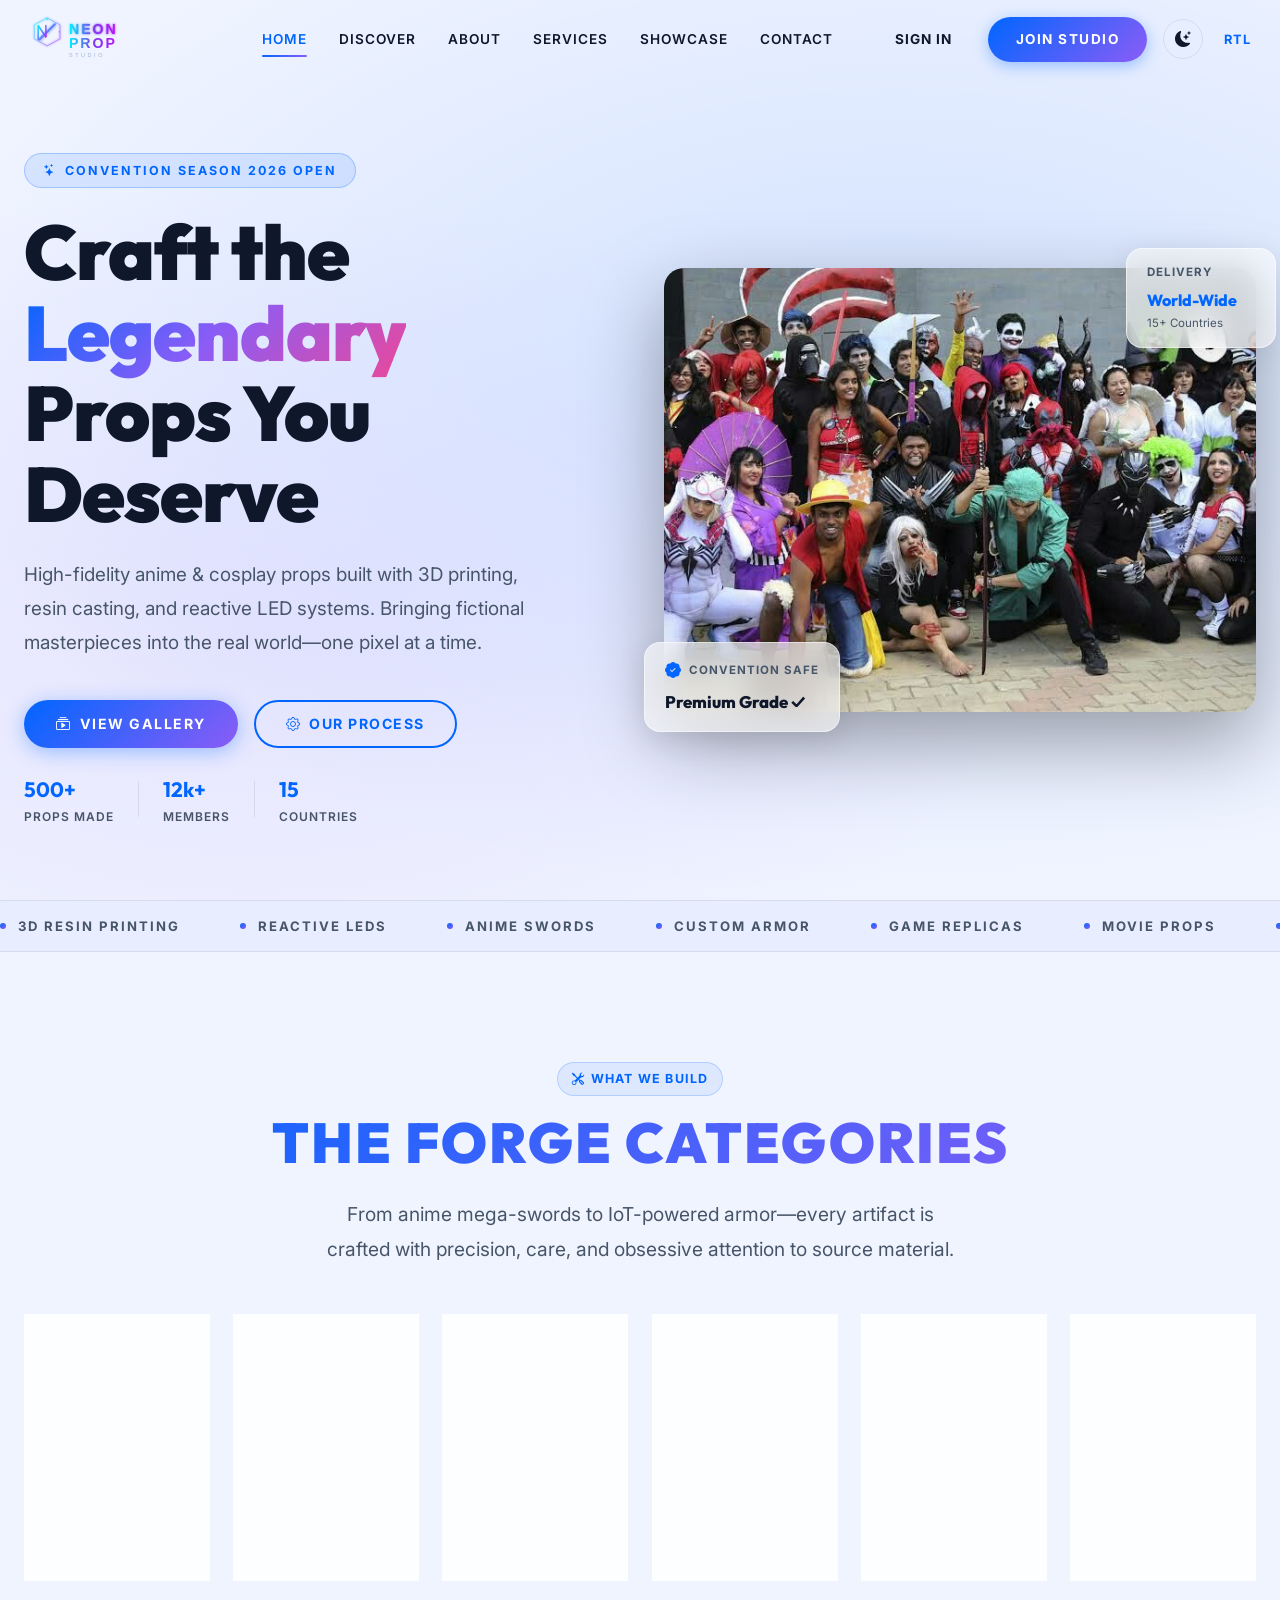
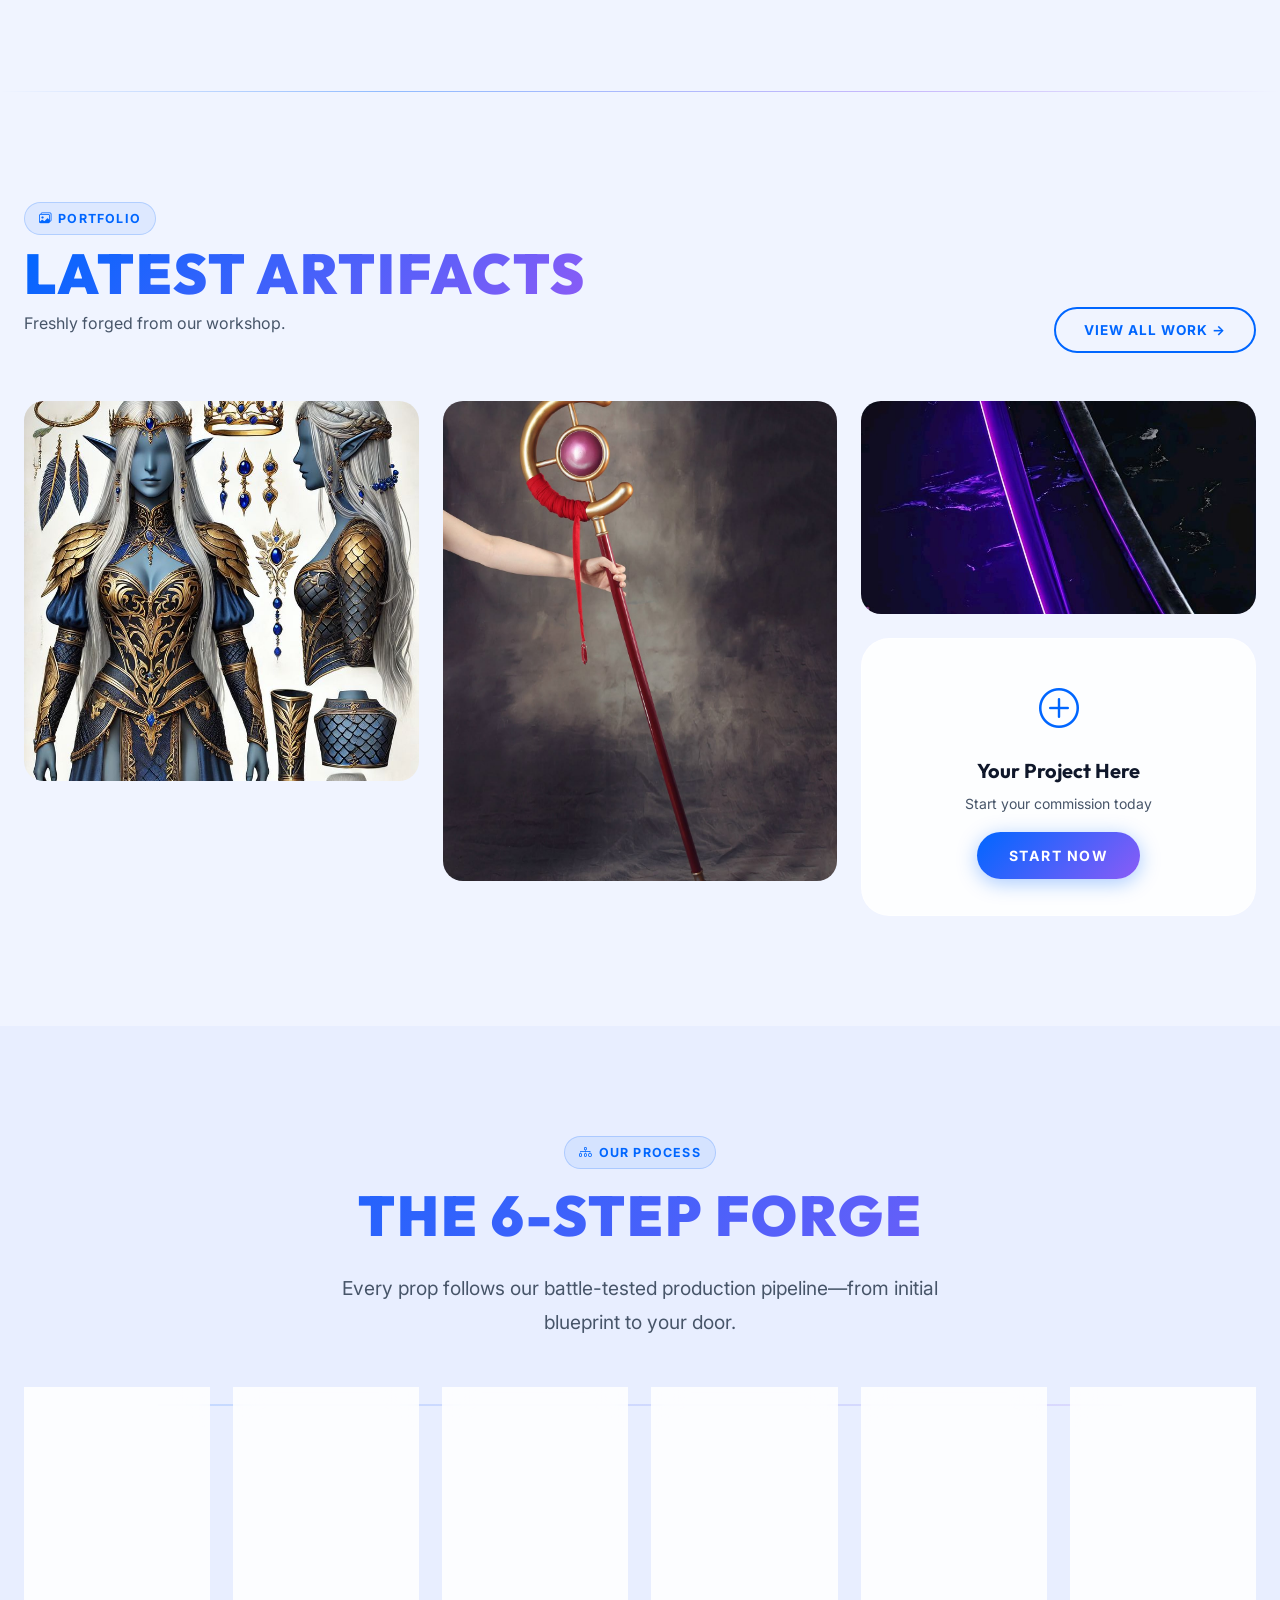
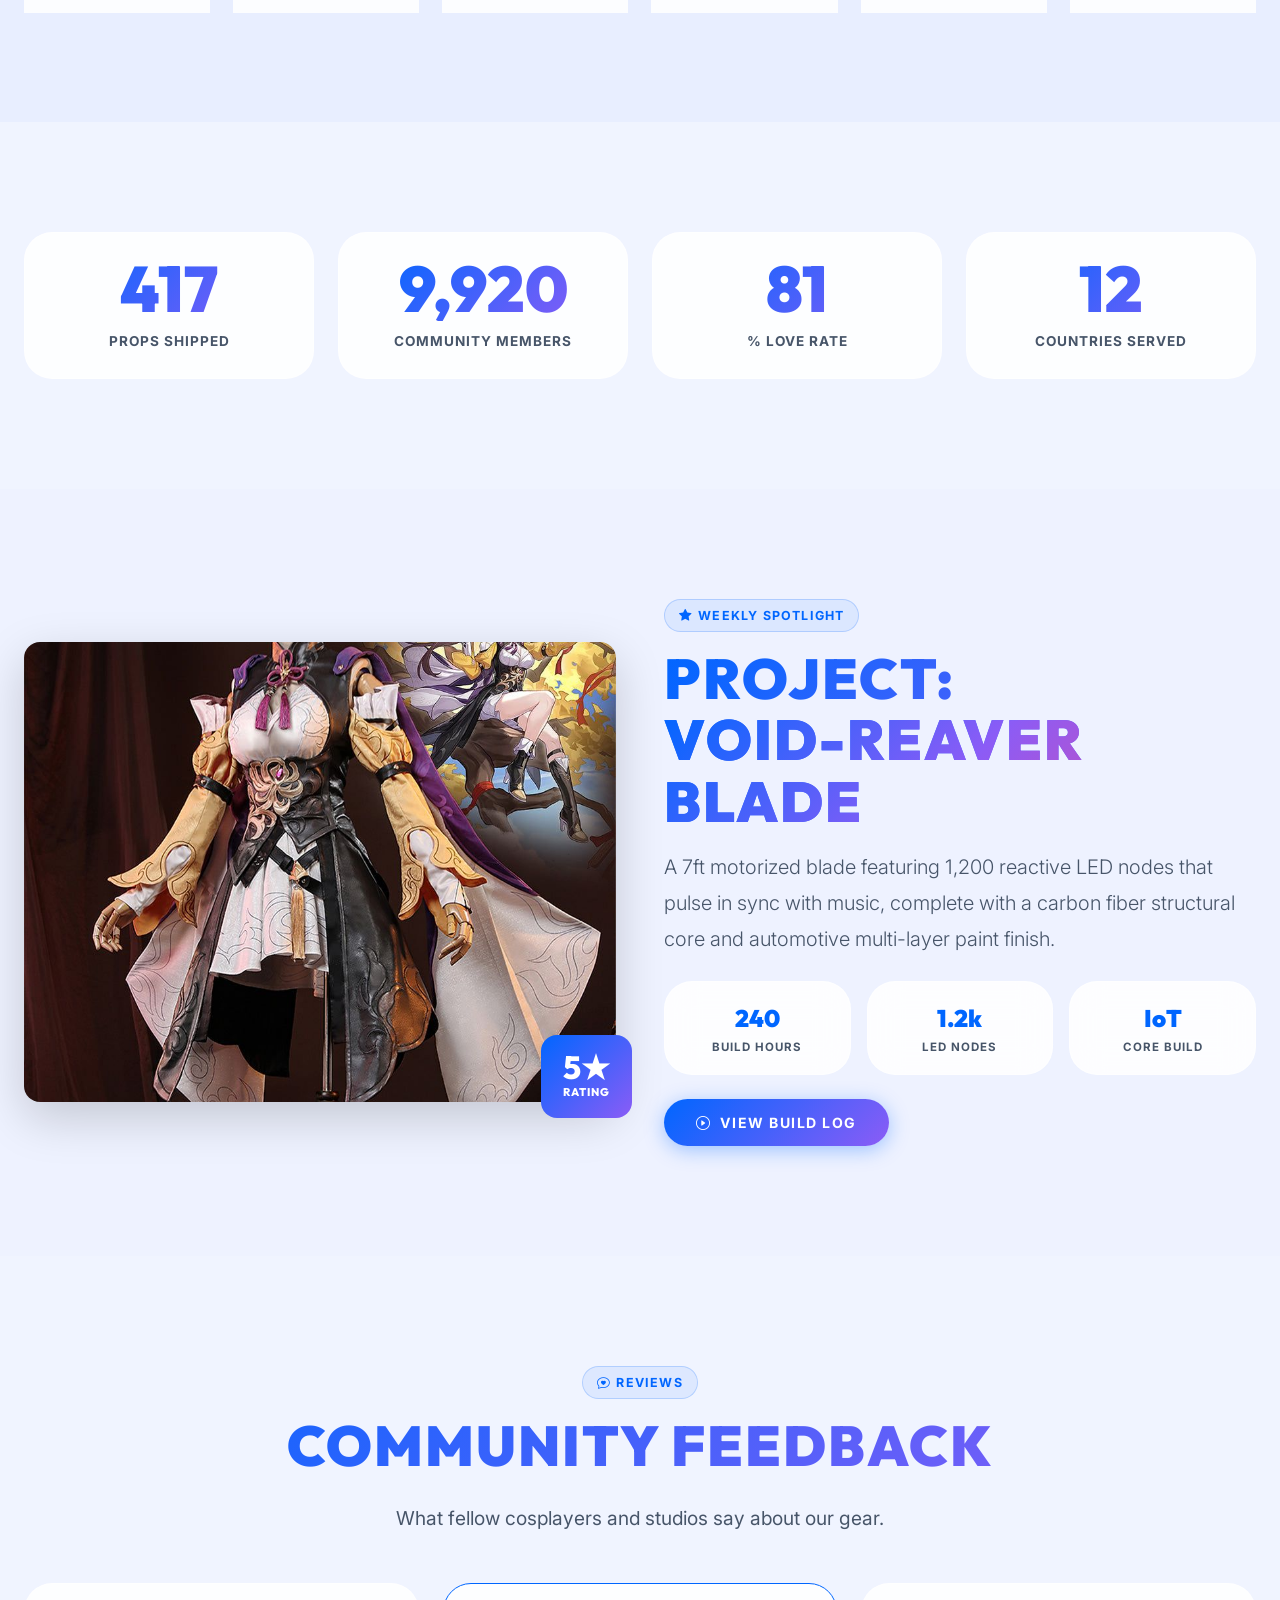
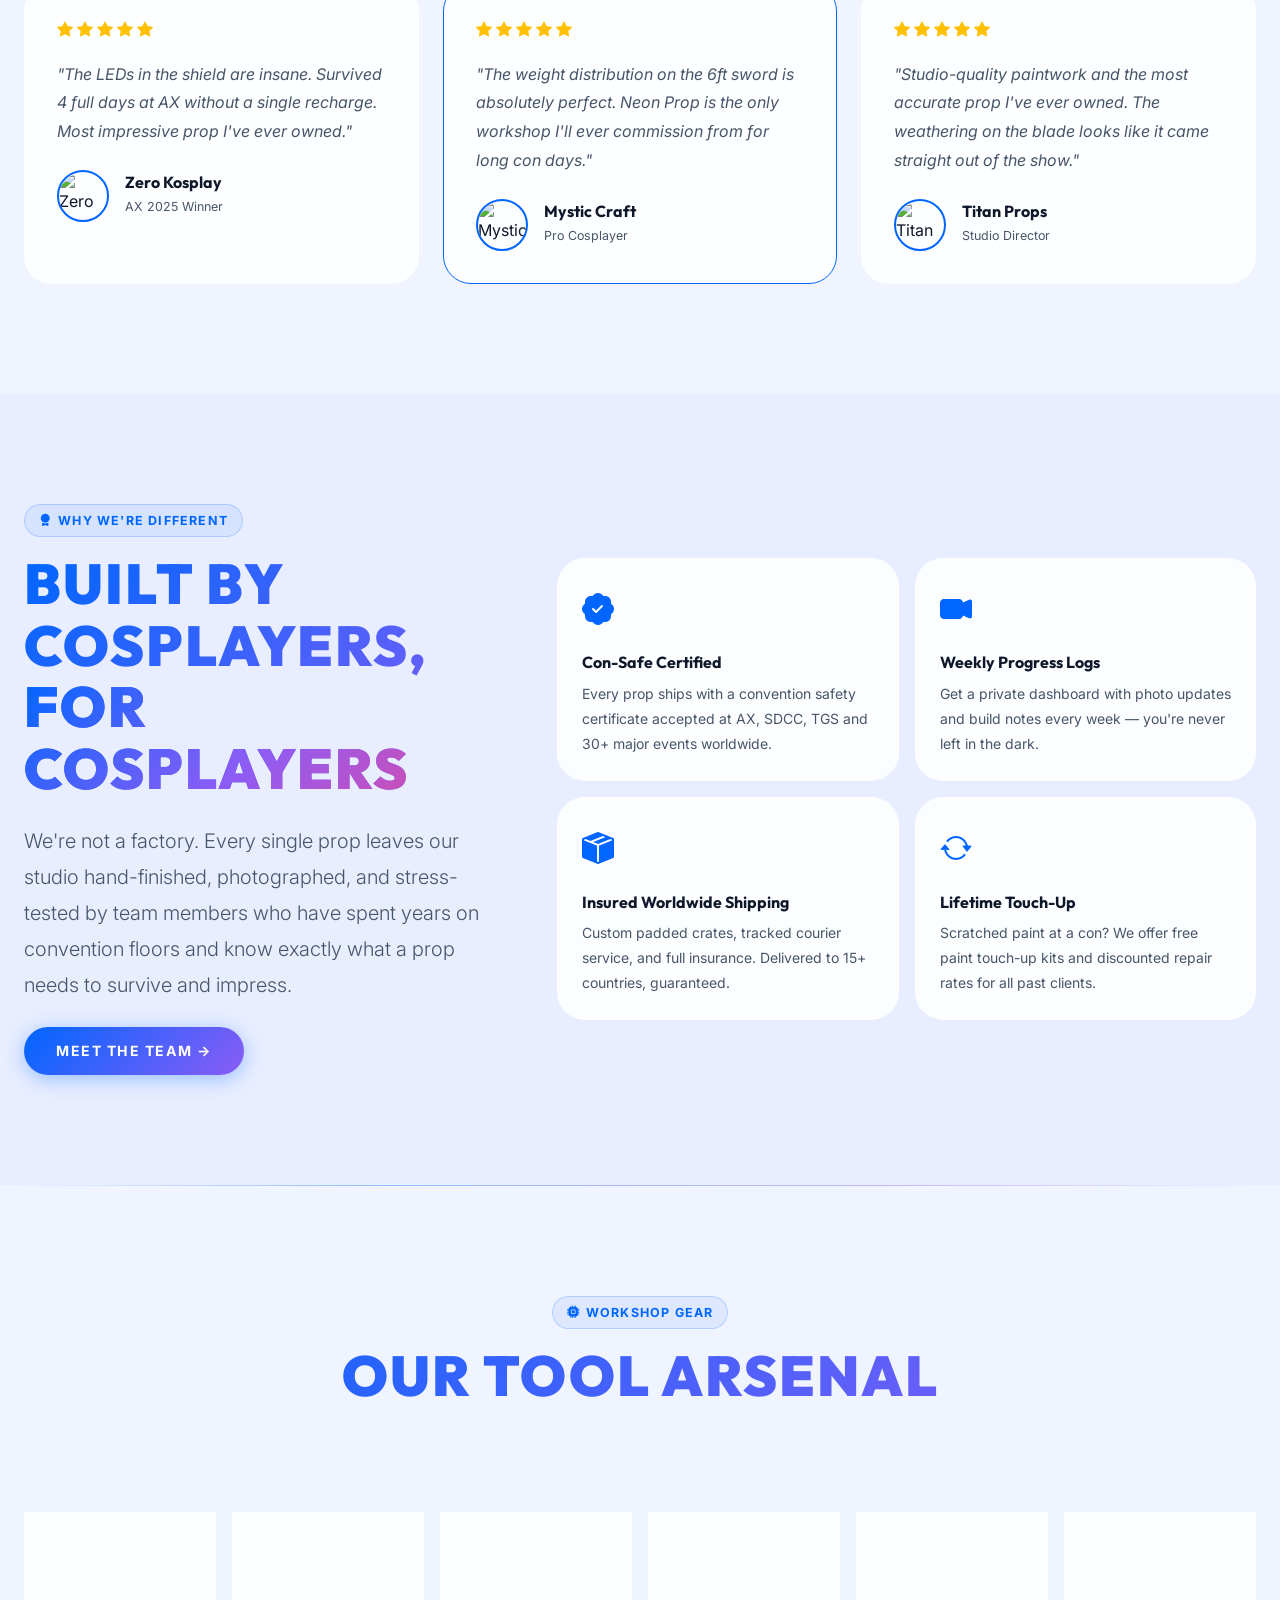
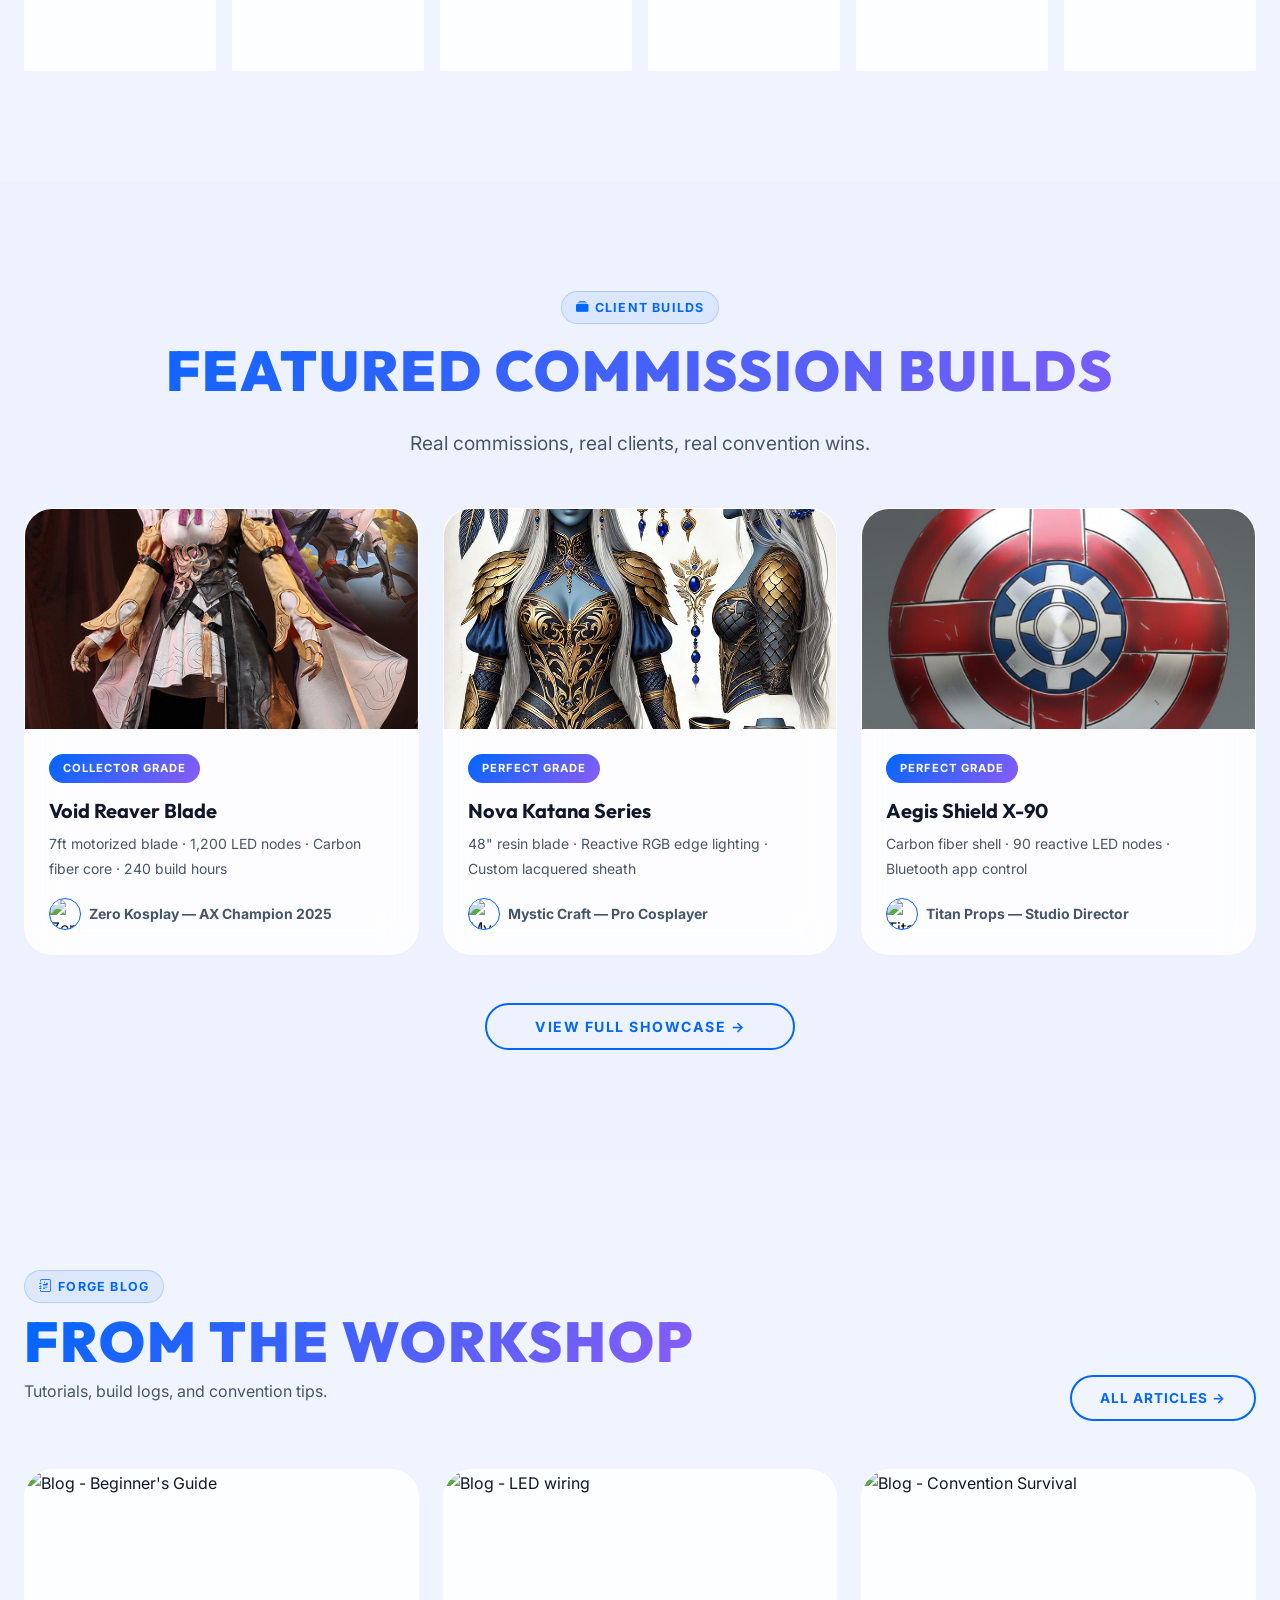
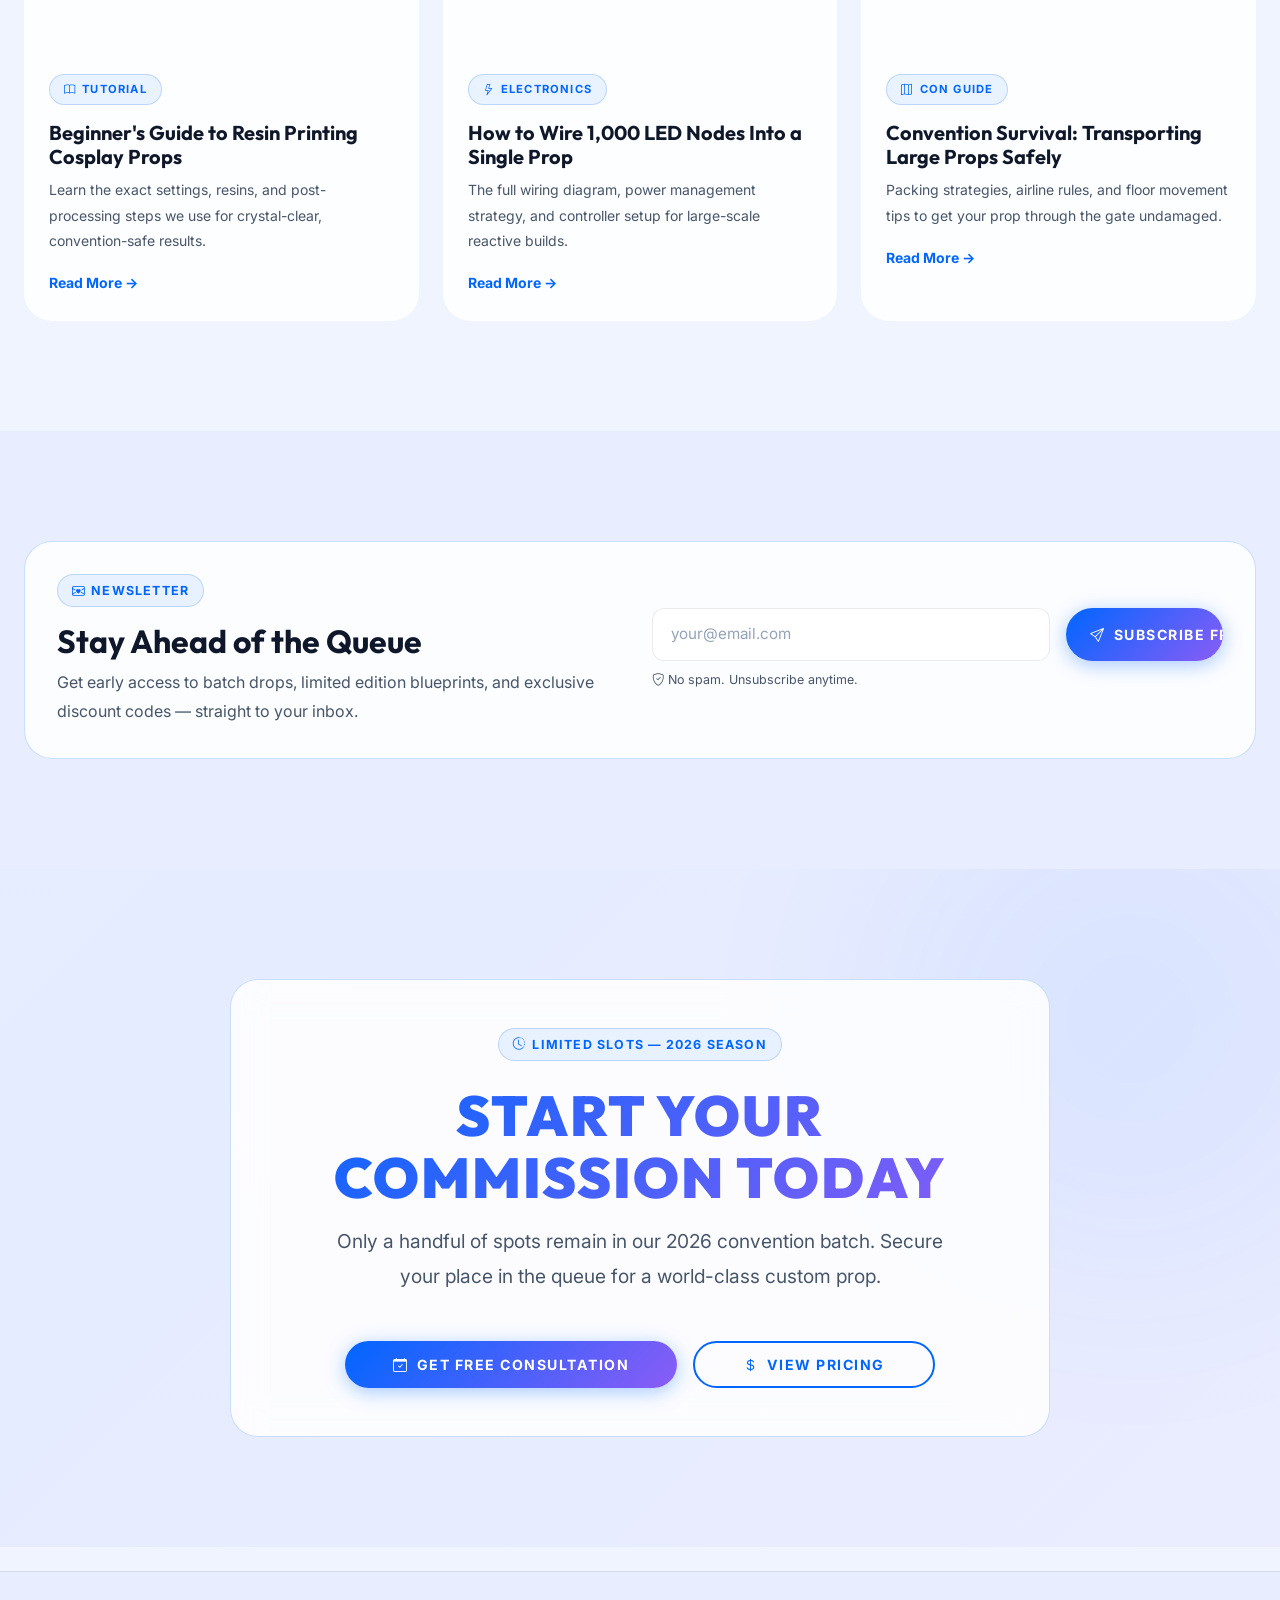
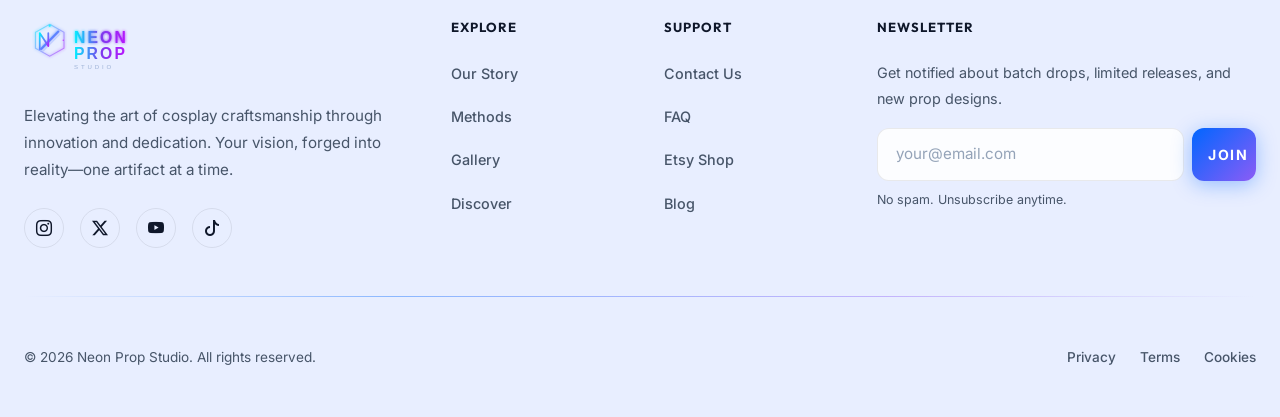
==== index.html @ 59def132 "first commit" ====
<!DOCTYPE html>
<html lang="en" dir="ltr" data-theme="dark">

<head>
    <meta charset="UTF-8">
    <meta name="viewport" content="width=device-width, initial-scale=1.0">
    <title>Neon Prop Studio | Anime &amp; Cosplay Prop Maker</title>
    <meta name="description"
        content="Premium anime and cosplay prop maker specializing in cyber-samurai swords, high-tech shields, and custom commission pieces. Worldwide shipping available.">
    <meta name="keywords"
        content="cosplay props, anime weapons, prop maker, costume, con-safe, 3D printing, foam weapons">

    <!-- Favicon -->
    <link rel="icon" type="image/png" href="assets/images/favicon.png">

    <!-- Bootstrap 5 & Icons -->
    <link href="https://cdn.jsdelivr.net/npm/bootstrap@5.3.3/dist/css/bootstrap.min.css" rel="stylesheet">
    <link href="https://cdn.jsdelivr.net/npm/bootstrap-icons@1.11.3/font/bootstrap-icons.min.css" rel="stylesheet">

    <!-- Custom CSS -->
    <link rel="stylesheet" href="assets/css/style.css">
    <link rel="stylesheet" href="assets/css/dark-mode.css">
    <link rel="stylesheet" href="assets/css/rtl.css">

    <style>
        /* ── Hero ── */
        .hero-section {
            min-height: 100vh;
            display: flex;
            align-items: center;
            position: relative;
            overflow: hidden;
            background: radial-gradient(ellipse 80% 60% at 70% 40%, rgba(0, 102, 255, 0.12), transparent),
                radial-gradient(ellipse 60% 50% at 20% 70%, rgba(139, 92, 246, 0.1), transparent);
            padding-top: var(--nav-height);
        }

        [data-theme="dark"] .hero-section {
            background: radial-gradient(ellipse 80% 60% at 70% 40%, rgba(0, 242, 255, 0.07), transparent),
                radial-gradient(ellipse 60% 50% at 20% 70%, rgba(188, 19, 254, 0.06), transparent);
        }

        .hero-section::before {
            content: '';
            position: absolute;
            inset: 0;
            background: url('https://images.unsplash.com/photo-1554746083-9e5dfc8b8d5c?auto=format&fit=crop&q=80&w=1920') center/cover no-repeat;
            opacity: 0.04;
            z-index: 0;
        }

        .hero-content {
            position: relative;
            z-index: 2;
        }

        .hero-eyebrow {
            display: inline-flex;
            align-items: center;
            gap: 8px;
            background: rgba(0, 102, 255, 0.1);
            border: 1px solid rgba(0, 102, 255, 0.25);
            color: var(--primary-neon);
            font-size: 0.78rem;
            font-weight: 700;
            letter-spacing: 2px;
            text-transform: uppercase;
            padding: 6px 18px;
            border-radius: 50px;
            margin-bottom: 1.5rem;
        }

        [data-theme="dark"] .hero-eyebrow {
            background: rgba(0, 242, 255, 0.08);
            border-color: rgba(0, 242, 255, 0.2);
        }

        .hero-title {
            font-size: clamp(2.6rem, 6vw, 5rem);
            font-family: 'Outfit', sans-serif;
            font-weight: 900;
            line-height: 1.05;
            letter-spacing: -1px;
            margin-bottom: 1.5rem;
        }

        .hero-title span {
            background: var(--grad-neon);
            -webkit-background-clip: text;
            -webkit-text-fill-color: transparent;
            background-clip: text;
        }

        .hero-lead {
            font-size: clamp(1rem, 2vw, 1.18rem);
            color: var(--text-muted);
            line-height: 1.8;
            margin-bottom: 2.5rem;
            max-width: 540px;
        }

        /* Floating Hero Image */
        .hero-img-wrap {
            position: relative;
            animation: float 5s ease-in-out infinite;
        }

        .hero-img-wrap img {
            border-radius: 20px;
            width: 100%;
            max-height: 580px;
            object-fit: cover;
            box-shadow: 0 30px 80px rgba(0, 0, 0, 0.35);
        }

        .hero-img-badge {
            position: absolute;
            bottom: -20px;
            left: -20px;
            background: var(--glass-bg);
            backdrop-filter: blur(16px);
            border: 1px solid var(--glass-border);
            border-radius: 16px;
            padding: 14px 20px;
            min-width: 170px;
            box-shadow: var(--shadow-md);
            z-index: 3;
        }

        .hero-img-badge-2 {
            position: absolute;
            top: -20px;
            right: -20px;
            background: var(--glass-bg);
            backdrop-filter: blur(16px);
            border: 1px solid var(--glass-border);
            border-radius: 16px;
            padding: 14px 20px;
            min-width: 150px;
            box-shadow: var(--shadow-md);
            z-index: 3;
        }

        @keyframes float {

            0%,
            100% {
                transform: translateY(0px);
            }

            50% {
                transform: translateY(-18px);
            }
        }

        /* ── Marquee ── */
        .marquee-wrapper {
            overflow: hidden;
            border-top: 1px solid var(--border-color);
            border-bottom: 1px solid var(--border-color);
            padding: 14px 0;
            background: var(--bg-alt);
        }

        .marquee-track {
            display: flex;
            gap: 60px;
            width: max-content;
            animation: marquee 20s linear infinite;
        }

        .marquee-item {
            display: flex;
            align-items: center;
            gap: 12px;
            color: var(--text-muted);
            font-size: 0.82rem;
            font-weight: 700;
            text-transform: uppercase;
            letter-spacing: 2px;
            white-space: nowrap;
        }

        .marquee-item .dot {
            width: 6px;
            height: 6px;
            background: var(--grad-primary);
            border-radius: 50%;
        }

        @keyframes marquee {
            from {
                transform: translateX(0);
            }

            to {
                transform: translateX(-50%);
            }
        }

        /* ── Feature Card ── */
        .feature-icon-wrap {
            width: 64px;
            height: 64px;
            background: var(--grad-primary);
            border-radius: 18px;
            display: flex;
            align-items: center;
            justify-content: center;
            font-size: 1.7rem;
            color: white;
            margin: 0 auto 1.25rem;
            box-shadow: 0 8px 20px var(--primary-glow);
            transition: var(--transition-smooth);
        }

        .glass-card-feature:hover .feature-icon-wrap {
            transform: scale(1.1) rotate(-5deg);
        }

        /* ── Process ── */
        .process-row {
            position: relative;
        }

        .process-row::before {
            content: '';
            position: absolute;
            top: 40px;
            left: calc(10% + 20px);
            width: calc(80% - 40px);
            height: 2px;
            background: var(--grad-primary);
            opacity: 0.15;
            z-index: 0;
        }

        @media (max-width: 767px) {
            .process-row::before {
                display: none;
            }
        }

        .process-num {
            width: 52px;
            height: 52px;
            background: var(--bg-alt);
            border: 2px solid var(--border-accent);
            border-radius: 50%;
            display: flex;
            align-items: center;
            justify-content: center;
            font-family: 'Outfit', sans-serif;
            font-weight: 900;
            font-size: 1.1rem;
            color: var(--primary-neon);
            margin: 0 auto 1rem;
            position: relative;
            z-index: 1;
            transition: var(--transition-smooth);
        }

        .glass-card-feature:hover .process-num {
            background: var(--grad-primary);
            color: white;
            border-color: transparent;
            box-shadow: 0 0 20px var(--primary-glow);
        }

        /* ── Gallery Card ── */
        .gallery-card {
            position: relative;
            border-radius: var(--border-radius-md);
            overflow: hidden;
            cursor: pointer;
        }

        .gallery-card img {
            width: 100%;
            height: 380px;
            object-fit: cover;
            transition: transform 0.6s ease;
        }

        .gallery-card:hover img {
            transform: scale(1.06);
        }

        .gallery-card .overlay {
            position: absolute;
            inset: 0;
            background: linear-gradient(to top, rgba(5, 10, 30, 0.9) 0%, transparent 50%);
            display: flex;
            flex-direction: column;
            justify-content: flex-end;
            padding: 1.5rem;
            opacity: 0;
            transition: var(--transition-smooth);
        }

        .gallery-card:hover .overlay {
            opacity: 1;
        }

        /* ── Testimonial ── */
        .testimonial-card {
            border-radius: var(--border-radius-lg);
        }

        .testimonial-avatar {
            width: 52px;
            height: 52px;
            border-radius: 50%;
            object-fit: cover;
            border: 2px solid var(--primary-neon);
        }

        /* ── CTA Section ── */
        .cta-section {
            position: relative;
            overflow: hidden;
        }

        .cta-section::before {
            content: '';
            position: absolute;
            inset: 0;
            background: var(--grad-primary);
            opacity: 0.04;
        }

        .cta-glow {
            position: absolute;
            width: 500px;
            height: 500px;
            border-radius: 50%;
            background: var(--primary-neon);
            filter: blur(120px);
            opacity: 0.06;
            right: -100px;
            top: -100px;
            pointer-events: none;
        }

        /* ── Media ── */
        @media (max-width: 991.98px) {

            .hero-img-badge,
            .hero-img-badge-2 {
                display: none;
            }

            .hero-img-wrap img {
                max-height: 380px;
                margin-top: 2rem;
            }
        }

        @media (max-width: 575.98px) {
            .hero-title {
                font-size: 2.2rem;
            }

            .gallery-card img {
                height: 240px;
            }
        }
    </style>
</head>

<body>
    <!-- Skip Link -->
    <a href="#main-content" class="sr-only">Skip to main content</a>

    <!-- Scroll to Top -->
    <button class="scroll-top-btn" id="scrollTopBtn" aria-label="Scroll to top">
        <i class="bi bi-chevron-up"></i>
    </button>

    <!-- Navbar -->
    <nav class="navbar navbar-expand-lg navbar-custom fixed-top" role="navigation" aria-label="Main Navigation">
        <div class="container">
            <a class="navbar-brand" href="index.html" aria-label="Neon Prop Studio Home">
                <img src="assets/images/logo.svg" alt="Neon Prop Studio" height="44" class="d-block"
                    style="max-width:180px;">
            </a>

            <button class="navbar-toggler" type="button" data-bs-toggle="collapse" data-bs-target="#navContent"
                aria-controls="navContent" aria-expanded="false" aria-label="Toggle navigation">
                <i class="bi bi-list fs-2 text-neon"></i>
            </button>

            <div class="collapse navbar-collapse" id="navContent">
                <ul class="navbar-nav mx-auto mb-2 mb-lg-0">
                    <li class="nav-item"><a class="nav-link active" aria-current="page" href="index.html">Home</a></li>
                    <li class="nav-item"><a class="nav-link" href="home2.html">Discover</a></li>
                    <li class="nav-item"><a class="nav-link" href="pages/about.html">About</a></li>
                    <li class="nav-item"><a class="nav-link" href="pages/services.html">Services</a></li>
                    <li class="nav-item"><a class="nav-link" href="pages/showcase.html">Showcase</a></li>
                    <li class="nav-item"><a class="nav-link" href="pages/contact.html">Contact</a></li>
                </ul>
                <div class="d-flex align-items-center gap-3">
                    <a href="pages/login.html" class="btn-login text-decoration-none d-none d-lg-inline-block">Sign
                        In</a>
                    <a href="pages/signup.html" class="btn btn-premium btn-sm">Join Studio</a>
                    <button id="theme-toggle" class="btn btn-theme-toggle" title="Toggle Theme"
                        aria-label="Toggle Theme">
                        <i class="bi bi-sun-fill"></i>
                    </button>
                    <button id="rtl-toggle" class="btn btn-link text-decoration-none text-neon fw-bold px-1"
                        style="font-size:0.8rem;letter-spacing:1px;" aria-label="Toggle RTL">RTL</button>
                </div>
            </div>
        </div>
    </nav>

    <main id="main-content">
        <!-- ═══ HERO ═══ -->
        <section id="hero" class="hero-section">
            <div class="container">
                <div class="row align-items-center g-5 py-5">
                    <div class="col-lg-6 hero-content">
                        <div class="hero-eyebrow reveal">
                            <i class="bi bi-stars"></i> Convention Season 2026 Open
                        </div>
                        <h1 class="hero-title reveal delay-1">
                            Craft the <span>Legendary</span> Props You Deserve
                        </h1>
                        <p class="hero-lead reveal delay-2">
                            High-fidelity anime &amp; cosplay props built with 3D printing, resin casting, and reactive
                            LED systems. Bringing fictional masterpieces into the real world—one pixel at a time.
                        </p>
                        <div class="d-flex flex-wrap gap-3 reveal delay-3">
                            <a href="pages/showcase.html" class="btn btn-neon btn-lg">
                                <i class="bi bi-collection-play me-2"></i>View Gallery
                            </a>
                            <a href="pages/services.html" class="btn btn-neon-outline btn-lg">
                                <i class="bi bi-gear me-2"></i>Our Process
                            </a>
                        </div>
                        <!-- Trust row -->
                        <div class="d-flex align-items-center gap-4 mt-4 reveal delay-4">
                            <div>
                                <div class="fw-bold"
                                    style="font-size:1.3rem;font-family:'Outfit',sans-serif;color:var(--primary-neon);">
                                    500+</div>
                                <div
                                    style="font-size:0.75rem;color:var(--text-muted);font-weight:600;letter-spacing:1px;text-transform:uppercase;">
                                    Props Made</div>
                            </div>
                            <div style="width:1px;height:36px;background:var(--border-color)"></div>
                            <div>
                                <div class="fw-bold"
                                    style="font-size:1.3rem;font-family:'Outfit',sans-serif;color:var(--primary-neon);">
                                    12k+</div>
                                <div
                                    style="font-size:0.75rem;color:var(--text-muted);font-weight:600;letter-spacing:1px;text-transform:uppercase;">
                                    Members</div>
                            </div>
                            <div style="width:1px;height:36px;background:var(--border-color)"></div>
                            <div>
                                <div class="fw-bold"
                                    style="font-size:1.3rem;font-family:'Outfit',sans-serif;color:var(--primary-neon);">
                                    15</div>
                                <div
                                    style="font-size:0.75rem;color:var(--text-muted);font-weight:600;letter-spacing:1px;text-transform:uppercase;">
                                    Countries</div>
                            </div>
                        </div>
                    </div>
                    <div class="col-lg-6">
                        <div class="hero-img-wrap reveal-right">
                            <img src="./assets/images/Comic.webp" alt="Futuristic Cosplay Prop — Cyber Katana">
                            <!-- Badge 1 -->
                            <div class="hero-img-badge">
                                <div class="d-flex align-items-center gap-2 mb-1">
                                    <i class="bi bi-patch-check-fill text-neon"></i>
                                    <span
                                        style="font-size:0.72rem;font-weight:700;text-transform:uppercase;letter-spacing:1px;color:var(--text-muted);">Convention
                                        Safe</span>
                                </div>
                                <div style="font-family:'Outfit',sans-serif;font-weight:800;font-size:1.05rem;">Premium
                                    Grade ✓</div>
                            </div>
                            <!-- Badge 2 -->
                            <div class="hero-img-badge-2">
                                <div
                                    style="font-size:0.72rem;font-weight:700;text-transform:uppercase;letter-spacing:1px;color:var(--text-muted);margin-bottom:4px;">
                                    Delivery</div>
                                <div
                                    style="font-family:'Outfit',sans-serif;font-weight:800;font-size:1rem;color:var(--primary-neon);">
                                    World-Wide</div>
                                <div style="font-size:0.72rem;color:var(--text-muted);">15+ Countries</div>
                            </div>
                        </div>
                    </div>
                </div>
            </div>
        </section>

        <!-- ═══ MARQUEE ═══ -->
        <div class="marquee-wrapper">
            <div class="marquee-track" aria-hidden="true">
                <div class="marquee-item"><span class="dot"></span>3D Resin Printing</div>
                <div class="marquee-item"><span class="dot"></span>Reactive LEDs</div>
                <div class="marquee-item"><span class="dot"></span>Anime Swords</div>
                <div class="marquee-item"><span class="dot"></span>Custom Armor</div>
                <div class="marquee-item"><span class="dot"></span>Game Replicas</div>
                <div class="marquee-item"><span class="dot"></span>Movie Props</div>
                <div class="marquee-item"><span class="dot"></span>Carbon Fiber Core</div>
                <div class="marquee-item"><span class="dot"></span>Convention Ready</div>
                <div class="marquee-item"><span class="dot"></span>3D Resin Printing</div>
                <div class="marquee-item"><span class="dot"></span>Reactive LEDs</div>
                <div class="marquee-item"><span class="dot"></span>Anime Swords</div>
                <div class="marquee-item"><span class="dot"></span>Custom Armor</div>
                <div class="marquee-item"><span class="dot"></span>Game Replicas</div>
                <div class="marquee-item"><span class="dot"></span>Movie Props</div>
                <div class="marquee-item"><span class="dot"></span>Carbon Fiber Core</div>
                <div class="marquee-item"><span class="dot"></span>Convention Ready</div>
            </div>
        </div>

        <!-- ═══ FORGE CATEGORIES ═══ -->
        <section id="features" class="section-py">
            <div class="container">
                <div class="text-center mb-5">
                    <div class="chip mb-3 reveal"><i class="bi bi-tools"></i> What We Build</div>
                    <h2 class="section-title reveal delay-1">The Forge Categories</h2>
                    <p class="section-subtitle reveal delay-2">From anime mega-swords to IoT-powered armor—every
                        artifact is crafted with precision, care, and obsessive attention to source material.</p>
                </div>
                <div class="row g-4 justify-content-center">
                    <div class="col-6 col-md-4 col-lg-2">
                        <div class="glass-card-feature reveal">
                            <div class="feature-icon-wrap"><i class="bi bi-lightning-charge-fill"></i></div>
                            <h6 class="fw-bold mb-2">Anime Swords</h6>
                            <p class="text-muted" style="font-size:0.85rem;">Katana, fantasy blades &amp; legendary
                                steel.</p>
                        </div>
                    </div>
                    <div class="col-6 col-md-4 col-lg-2">
                        <div class="glass-card-feature reveal delay-1">
                            <div class="feature-icon-wrap"><i class="bi bi-shield-fill"></i></div>
                            <h6 class="fw-bold mb-2">Armor Pieces</h6>
                            <p class="text-muted" style="font-size:0.85rem;">Chest plates, shoulder guards &amp;
                                gaiters.</p>
                        </div>
                    </div>
                    <div class="col-6 col-md-4 col-lg-2">
                        <div class="glass-card-feature reveal delay-2">
                            <div class="feature-icon-wrap"><i class="bi bi-magic"></i></div>
                            <h6 class="fw-bold mb-2">Accessories</h6>
                            <p class="text-muted" style="font-size:0.85rem;">Crowns, staffs, wands &amp; mystic
                                artifacts.</p>
                        </div>
                    </div>
                    <div class="col-6 col-md-4 col-lg-2">
                        <div class="glass-card-feature reveal delay-3">
                            <div class="feature-icon-wrap"><i class="bi bi-controller"></i></div>
                            <h6 class="fw-bold mb-2">Game Replicas</h6>
                            <p class="text-muted" style="font-size:0.85rem;">Guns, shields &amp; high-tech weaponry.</p>
                        </div>
                    </div>
                    <div class="col-6 col-md-4 col-lg-2">
                        <div class="glass-card-feature reveal delay-4">
                            <div class="feature-icon-wrap"><i class="bi bi-film"></i></div>
                            <h6 class="fw-bold mb-2">Movie Props</h6>
                            <p class="text-muted" style="font-size:0.85rem;">Fantasy &amp; sci-fi items for filmmaking.
                            </p>
                        </div>
                    </div>
                    <div class="col-6 col-md-4 col-lg-2">
                        <div class="glass-card-feature reveal delay-5">
                            <div class="feature-icon-wrap"><i class="bi bi-cpu"></i></div>
                            <h6 class="fw-bold mb-2">LED &amp; Electronics</h6>
                            <p class="text-muted" style="font-size:0.85rem;">Smart reactive lighting &amp; IoT
                                integration.</p>
                        </div>
                    </div>
                </div>
            </div>
        </section>

        <hr class="divider-gradient">

        <!-- ═══ GALLERY ═══ -->
        <section id="latest-artifacts" class="section-py">
            <div class="container">
                <div class="d-flex flex-wrap justify-content-between align-items-end mb-5 gap-3">
                    <div>
                        <div class="chip mb-2 reveal"><i class="bi bi-images"></i> Portfolio</div>
                        <h2 class="section-title mb-1 reveal delay-1">Latest Artifacts</h2>
                        <p class="text-muted reveal delay-2">Freshly forged from our workshop.</p>
                    </div>
                    <a href="pages/showcase.html" class="btn btn-outline-premium reveal delay-3">View All Work →</a>
                </div>
                <div class="row g-4">
                    <div class="col-md-6 col-lg-4">
                        <div class="gallery-card reveal">
                            <img src="./assets/images/prop-1.webp" alt="Cyber Katana V5 — Anime prop">
                            <div class="overlay">
                                <span class="badge-neon mb-2">Electronics / 3D Print</span>
                                <h5 class="fw-bold text-white mb-0">Cyber Katana V5</h5>
                            </div>
                        </div>
                    </div>
                    <div class="col-md-6 col-lg-4">
                        <div class="gallery-card reveal delay-1">
                            <img src="./assets/images/prop-2.webp" alt="Energy Shield X-90 — Cosplay prop"
                                style="height:480px;">
                            <div class="overlay">
                                <span class="badge-neon mb-2">Resin / Lighting</span>
                                <h5 class="fw-bold text-white mb-0">Energy Shield X-90</h5>
                            </div>
                        </div>
                    </div>
                    <div class="col-md-6 col-lg-4 d-flex flex-column gap-4">
                        <div class="gallery-card reveal delay-2" style="flex:1;">
                            <img src="./assets/images/saber.jpg" alt="Saber Blade — Fate series prop"
                                style="height:220px;">
                            <div class="overlay">
                                <span class="badge-neon mb-2">EVA Foam / Paint</span>
                                <h5 class="fw-bold text-white mb-0">Saber Excalibur</h5>
                            </div>
                        </div>
                        <div class="glass-card d-flex align-items-center justify-content-center text-center reveal delay-3"
                            style="flex:1;min-height:220px;">
                            <div>
                                <i class="bi bi-plus-circle text-neon mb-3 d-block" style="font-size:2.5rem;"></i>
                                <h5 class="fw-bold mb-2">Your Project Here</h5>
                                <p class="text-muted small mb-3">Start your commission today</p>
                                <a href="pages/contact.html" class="btn btn-neon btn-sm">Start Now</a>
                            </div>
                        </div>
                    </div>
                </div>
            </div>
        </section>

        <!-- ═══ HOW WE BUILD ═══ -->
        <section id="process" class="section-py bg-alt">
            <div class="container">
                <div class="text-center mb-5">
                    <div class="chip mb-3 reveal"><i class="bi bi-diagram-3"></i> Our Process</div>
                    <h2 class="section-title reveal delay-1">The 6-Step Forge</h2>
                    <p class="section-subtitle reveal delay-2">Every prop follows our battle-tested production
                        pipeline—from initial blueprint to your door.</p>
                </div>
                <div class="row g-4 process-row">
                    <div class="col-6 col-lg-2">
                        <div class="glass-card-feature reveal">
                            <div class="process-num">01</div>
                            <h6 class="fw-bold mb-2">Blueprint</h6>
                            <p class="text-muted" style="font-size:0.82rem;">Full 2D projection &amp; design session</p>
                        </div>
                    </div>
                    <div class="col-6 col-lg-2">
                        <div class="glass-card-feature reveal delay-1">
                            <div class="process-num">02</div>
                            <h6 class="fw-bold mb-2">3D Model</h6>
                            <p class="text-muted" style="font-size:0.82rem;">Digital sculpting with electronics routing
                            </p>
                        </div>
                    </div>
                    <div class="col-6 col-lg-2">
                        <div class="glass-card-feature reveal delay-2">
                            <div class="process-num">03</div>
                            <h6 class="fw-bold mb-2">Precision Print</h6>
                            <p class="text-muted" style="font-size:0.82rem;">8K SLA resin for ultra-fine details</p>
                        </div>
                    </div>
                    <div class="col-6 col-lg-2">
                        <div class="glass-card-feature reveal delay-3">
                            <div class="process-num">04</div>
                            <h6 class="fw-bold mb-2">Assembly</h6>
                            <p class="text-muted" style="font-size:0.82rem;">Aluminum rods &amp; carbon fiber cores</p>
                        </div>
                    </div>
                    <div class="col-6 col-lg-2">
                        <div class="glass-card-feature reveal delay-4">
                            <div class="process-num">05</div>
                            <h6 class="fw-bold mb-2">Painting</h6>
                            <p class="text-muted" style="font-size:0.82rem;">Automotive-grade weathered finishes</p>
                        </div>
                    </div>
                    <div class="col-6 col-lg-2">
                        <div class="glass-card-feature reveal delay-5">
                            <div class="process-num">06</div>
                            <h6 class="fw-bold mb-2">Delivery</h6>
                            <p class="text-muted" style="font-size:0.82rem;">Insured worldwide shipping</p>
                        </div>
                    </div>
                </div>
            </div>
        </section>

        <!-- ═══ STATS ═══ -->
        <section id="stats" class="section-py">
            <div class="container">
                <div class="row g-4 text-center">
                    <div class="col-6 col-lg-3 reveal">
                        <div class="glass-card h-100 py-4">
                            <div class="stat-number mb-2" data-target="500">0</div>
                            <p class="text-muted fw-bold mb-0"
                                style="font-size:0.85rem;text-transform:uppercase;letter-spacing:1px;">Props Shipped</p>
                        </div>
                    </div>
                    <div class="col-6 col-lg-3 reveal delay-1">
                        <div class="glass-card h-100 py-4">
                            <div class="stat-number mb-2" data-target="12000">0</div>
                            <p class="text-muted fw-bold mb-0"
                                style="font-size:0.85rem;text-transform:uppercase;letter-spacing:1px;">Community Members
                            </p>
                        </div>
                    </div>
                    <div class="col-6 col-lg-3 reveal delay-2">
                        <div class="glass-card h-100 py-4">
                            <div class="stat-number mb-2" data-target="99">0</div>
                            <p class="text-muted fw-bold mb-0"
                                style="font-size:0.85rem;text-transform:uppercase;letter-spacing:1px;">% Love Rate</p>
                        </div>
                    </div>
                    <div class="col-6 col-lg-3 reveal delay-3">
                        <div class="glass-card h-100 py-4">
                            <div class="stat-number mb-2" data-target="15">0</div>
                            <p class="text-muted fw-bold mb-0"
                                style="font-size:0.85rem;text-transform:uppercase;letter-spacing:1px;">Countries Served
                            </p>
                        </div>
                    </div>
                </div>
            </div>
        </section>

        <!-- ═══ SPOTLIGHT ═══ -->
        <section id="spotlight" class="section-py bg-alt-trigger">
            <div class="container">
                <div class="row align-items-center g-5">
                    <div class="col-lg-6 reveal-left">
                        <div class="position-relative">
                            <img src="./assets/images/prop-gellary.webp" alt="Prop gallery — full build showcase"
                                class="img-fluid rounded-4 shadow-lg" style="width:100%;height:460px;object-fit:cover;">
                            <div class="position-absolute"
                                style="bottom:-16px;right:-16px;background:var(--grad-primary);color:white;padding:16px 22px;border-radius:16px;font-family:'Outfit',sans-serif;font-weight:800;text-align:center;">
                                <div style="font-size:2rem;line-height:1;">5★</div>
                                <div style="font-size:0.7rem;letter-spacing:1px;text-transform:uppercase;">Rating</div>
                            </div>
                        </div>
                    </div>
                    <div class="col-lg-6 reveal-right">
                        <div class="chip mb-3"><i class="bi bi-star-fill"></i> Weekly Spotlight</div>
                        <h2 class="section-title mb-3">Project:<br><span class="gradient-text">Void-Reaver Blade</span>
                        </h2>
                        <p class="text-muted lead mb-4">A 7ft motorized blade featuring 1,200 reactive LED nodes that
                            pulse in sync with music, complete with a carbon fiber structural core and automotive
                            multi-layer paint finish.</p>
                        <div class="row g-3 mb-4">
                            <div class="col-4">
                                <div class="glass-card text-center py-3 px-2">
                                    <div
                                        style="font-family:'Outfit',sans-serif;font-weight:900;font-size:1.5rem;color:var(--primary-neon);">
                                        240</div>
                                    <div
                                        style="font-size:0.72rem;font-weight:700;text-transform:uppercase;letter-spacing:1px;color:var(--text-muted);">
                                        Build Hours</div>
                                </div>
                            </div>
                            <div class="col-4">
                                <div class="glass-card text-center py-3 px-2">
                                    <div
                                        style="font-family:'Outfit',sans-serif;font-weight:900;font-size:1.5rem;color:var(--primary-neon);">
                                        1.2k</div>
                                    <div
                                        style="font-size:0.72rem;font-weight:700;text-transform:uppercase;letter-spacing:1px;color:var(--text-muted);">
                                        LED Nodes</div>
                                </div>
                            </div>
                            <div class="col-4">
                                <div class="glass-card text-center py-3 px-2">
                                    <div
                                        style="font-family:'Outfit',sans-serif;font-weight:900;font-size:1.5rem;color:var(--primary-neon);">
                                        IoT</div>
                                    <div
                                        style="font-size:0.72rem;font-weight:700;text-transform:uppercase;letter-spacing:1px;color:var(--text-muted);">
                                        Core Build</div>
                                </div>
                            </div>
                        </div>
                        <a href="pages/showcase.html" class="btn btn-neon"><i class="bi bi-play-circle me-2"></i>View
                            Build Log</a>
                    </div>
                </div>
            </div>
        </section>

        <!-- ═══ TESTIMONIALS ═══ -->
        <section id="feedback" class="section-py">
            <div class="container">
                <div class="text-center mb-5">
                    <div class="chip mb-3 reveal"><i class="bi bi-chat-heart"></i> Reviews</div>
                    <h2 class="section-title reveal delay-1">Community Feedback</h2>
                    <p class="section-subtitle reveal delay-2">What fellow cosplayers and studios say about our gear.
                    </p>
                </div>
                <div class="row g-4">
                    <div class="col-md-6 col-lg-4 reveal">
                        <div class="glass-card testimonial-card h-100">
                            <div class="d-flex mb-3">
                                <i class="bi bi-star-fill text-warning me-1"></i><i
                                    class="bi bi-star-fill text-warning me-1"></i>
                                <i class="bi bi-star-fill text-warning me-1"></i><i
                                    class="bi bi-star-fill text-warning me-1"></i>
                                <i class="bi bi-star-fill text-warning"></i>
                            </div>
                            <p class="text-muted mb-4 fst-italic">"The LEDs in the shield are insane. Survived 4 full
                                days at AX without a single recharge. Most impressive prop I've ever owned."</p>
                            <div class="d-flex align-items-center gap-3">
                                <img src="https://images.unsplash.com/photo-1535713875002-d1d0cf377fde?auto=format&fit=crop&w=80&h=80&q=80"
                                    class="testimonial-avatar" alt="Zero Kosplay">
                                <div>
                                    <h6 class="fw-bold mb-0">Zero Kosplay</h6>
                                    <span style="font-size:0.78rem;color:var(--text-muted);">AX 2025 Winner</span>
                                </div>
                            </div>
                        </div>
                    </div>
                    <div class="col-md-6 col-lg-4 reveal delay-1">
                        <div class="glass-card testimonial-card h-100" style="border-color:var(--primary-neon);">
                            <div class="d-flex mb-3">
                                <i class="bi bi-star-fill text-warning me-1"></i><i
                                    class="bi bi-star-fill text-warning me-1"></i>
                                <i class="bi bi-star-fill text-warning me-1"></i><i
                                    class="bi bi-star-fill text-warning me-1"></i>
                                <i class="bi bi-star-fill text-warning"></i>
                            </div>
                            <p class="text-muted mb-4 fst-italic">"The weight distribution on the 6ft sword is
                                absolutely perfect. Neon Prop is the only workshop I'll ever commission from for long
                                con days."</p>
                            <div class="d-flex align-items-center gap-3">
                                <img src="https://images.unsplash.com/photo-1494790108377-be9c29b29330?auto=format&fit=crop&w=80&h=80&q=80"
                                    class="testimonial-avatar" alt="Mystic Craft">
                                <div>
                                    <h6 class="fw-bold mb-0">Mystic Craft</h6>
                                    <span style="font-size:0.78rem;color:var(--text-muted);">Pro Cosplayer</span>
                                </div>
                            </div>
                        </div>
                    </div>
                    <div class="col-md-6 col-lg-4 reveal delay-2">
                        <div class="glass-card testimonial-card h-100">
                            <div class="d-flex mb-3">
                                <i class="bi bi-star-fill text-warning me-1"></i><i
                                    class="bi bi-star-fill text-warning me-1"></i>
                                <i class="bi bi-star-fill text-warning me-1"></i><i
                                    class="bi bi-star-fill text-warning me-1"></i>
                                <i class="bi bi-star-fill text-warning"></i>
                            </div>
                            <p class="text-muted mb-4 fst-italic">"Studio-quality paintwork and the most accurate prop
                                I've ever owned. The weathering on the blade looks like it came straight out of the
                                show."</p>
                            <div class="d-flex align-items-center gap-3">
                                <img src="https://images.unsplash.com/photo-1570295999919-56ceb5ecca61?auto=format&fit=crop&w=80&h=80&q=80"
                                    class="testimonial-avatar" alt="Titan Props">
                                <div>
                                    <h6 class="fw-bold mb-0">Titan Props</h6>
                                    <span style="font-size:0.78rem;color:var(--text-muted);">Studio Director</span>
                                </div>
                            </div>
                        </div>
                    </div>
                </div>
            </div>
        </section>

        <!-- ═══ WHY CHOOSE US ═══ -->
        <section id="why-us" class="section-py bg-alt">
            <div class="container">
                <div class="row align-items-center g-5">
                    <div class="col-lg-5 reveal-left">
                        <div class="chip mb-3"><i class="bi bi-award-fill"></i> Why We're Different</div>
                        <h2 class="section-title mb-4">Built by Cosplayers,<br><span class="gradient-text">For
                                Cosplayers</span></h2>
                        <p class="text-muted lead mb-4">We're not a factory. Every single prop leaves our studio
                            hand-finished, photographed, and stress-tested by team members who have spent years on
                            convention floors and know exactly what a prop needs to survive and impress.</p>
                        <a href="pages/about.html" class="btn btn-neon">Meet The Team →</a>
                    </div>
                    <div class="col-lg-7 reveal-right">
                        <div class="row g-3">
                            <div class="col-sm-6">
                                <div class="glass-card h-100 p-4">
                                    <i class="bi bi-patch-check-fill text-neon mb-3 d-block"
                                        style="font-size:2rem;"></i>
                                    <h6 class="fw-bold mb-2">Con-Safe Certified</h6>
                                    <p class="text-muted small mb-0">Every prop ships with a convention safety
                                        certificate accepted at AX, SDCC, TGS and 30+ major events worldwide.</p>
                                </div>
                            </div>
                            <div class="col-sm-6">
                                <div class="glass-card h-100 p-4">
                                    <i class="bi bi-camera-video-fill text-neon mb-3 d-block"
                                        style="font-size:2rem;"></i>
                                    <h6 class="fw-bold mb-2">Weekly Progress Logs</h6>
                                    <p class="text-muted small mb-0">Get a private dashboard with photo updates and
                                        build notes every week — you're never left in the dark.</p>
                                </div>
                            </div>
                            <div class="col-sm-6">
                                <div class="glass-card h-100 p-4">
                                    <i class="bi bi-box-seam-fill text-neon mb-3 d-block" style="font-size:2rem;"></i>
                                    <h6 class="fw-bold mb-2">Insured Worldwide Shipping</h6>
                                    <p class="text-muted small mb-0">Custom padded crates, tracked courier service, and
                                        full insurance. Delivered to 15+ countries, guaranteed.</p>
                                </div>
                            </div>
                            <div class="col-sm-6">
                                <div class="glass-card h-100 p-4">
                                    <i class="bi bi-arrow-repeat text-neon mb-3 d-block" style="font-size:2rem;"></i>
                                    <h6 class="fw-bold mb-2">Lifetime Touch-Up</h6>
                                    <p class="text-muted small mb-0">Scratched paint at a con? We offer free paint
                                        touch-up kits and discounted repair rates for all past clients.</p>
                                </div>
                            </div>
                        </div>
                    </div>
                </div>
            </div>
        </section>

        <hr class="divider-gradient">

        <!-- ═══ TOOL ARSENAL ═══ -->
        <section id="tools" class="section-py">
            <div class="container">
                <div class="text-center mb-5">
                    <div class="chip mb-3 reveal"><i class="bi bi-cpu-fill"></i> Workshop Gear</div>
                    <h2 class="section-title reveal delay-1">Our Tool Arsenal</h2>
                    <p class="section-subtitle reveal delay-2">Industrial-grade equipment that makes every detail
                        possible.</p>
                </div>
                <div class="row g-3 text-center">
                    <div class="col-6 col-sm-4 col-md-3 col-lg-2 reveal">
                        <div class="glass-card-feature py-4 px-2">
                            <i class="bi bi-printer-fill text-neon d-block mb-2" style="font-size:1.8rem;"></i>
                            <small class="fw-bold d-block">8K SLA Resin</small>
                            <small class="text-muted" style="font-size:.75rem;">Ultra-fine printing</small>
                        </div>
                    </div>
                    <div class="col-6 col-sm-4 col-md-3 col-lg-2 reveal delay-1">
                        <div class="glass-card-feature py-4 px-2">
                            <i class="bi bi-box-fill text-neon d-block mb-2" style="font-size:1.8rem;"></i>
                            <small class="fw-bold d-block">CNC Router</small>
                            <small class="text-muted" style="font-size:.75rem;">Precision cutting</small>
                        </div>
                    </div>
                    <div class="col-6 col-sm-4 col-md-3 col-lg-2 reveal delay-2">
                        <div class="glass-card-feature py-4 px-2">
                            <i class="bi bi-phone-fill text-neon d-block mb-2" style="font-size:1.8rem;"></i>
                            <small class="fw-bold d-block">3D Scanner</small>
                            <small class="text-muted" style="font-size:.75rem;">Source-accuracy</small>
                        </div>
                    </div>
                    <div class="col-6 col-sm-4 col-md-3 col-lg-2 reveal delay-3">
                        <div class="glass-card-feature py-4 px-2">
                            <i class="bi bi-palette-fill text-neon d-block mb-2" style="font-size:1.8rem;"></i>
                            <small class="fw-bold d-block">Auto Paint Booth</small>
                            <small class="text-muted" style="font-size:.75rem;">Showroom finish</small>
                        </div>
                    </div>
                    <div class="col-6 col-sm-4 col-md-3 col-lg-2 reveal delay-4">
                        <div class="glass-card-feature py-4 px-2">
                            <i class="bi bi-broadcast-pin text-neon d-block mb-2" style="font-size:1.8rem;"></i>
                            <small class="fw-bold d-block">IoT Lab</small>
                            <small class="text-muted" style="font-size:.75rem;">LED &amp; BT builds</small>
                        </div>
                    </div>
                    <div class="col-6 col-sm-4 col-md-3 col-lg-2 reveal delay-5">
                        <div class="glass-card-feature py-4 px-2">
                            <i class="bi bi-hdd-stack-fill text-neon d-block mb-2" style="font-size:1.8rem;"></i>
                            <small class="fw-bold d-block">ZBrush Studio</small>
                            <small class="text-muted" style="font-size:.75rem;">Digital sculpting</small>
                        </div>
                    </div>
                </div>
            </div>
        </section>

        <!-- ═══ FEATURED BUILDS ═══ -->
        <section id="featured-builds" class="section-py bg-alt-trigger">
            <div class="container">
                <div class="text-center mb-5">
                    <div class="chip mb-3 reveal"><i class="bi bi-collection-fill"></i> Client Builds</div>
                    <h2 class="section-title reveal delay-1">Featured Commission Builds</h2>
                    <p class="section-subtitle reveal delay-2">Real commissions, real clients, real convention wins.</p>
                </div>
                <div class="row g-4">
                    <div class="col-md-6 col-lg-4 reveal">
                        <div class="glass-card p-0 overflow-hidden h-100">
                            <img src="./assets/images/prop-gellary.webp" alt="Void Reaver Featured Build"
                                style="width:100%;height:220px;object-fit:cover;">
                            <div class="p-4">
                                <span class="badge-neon mb-2 d-inline-block">Collector Grade</span>
                                <h5 class="fw-bold mt-2 mb-2">Void Reaver Blade</h5>
                                <p class="text-muted small mb-3">7ft motorized blade · 1,200 LED nodes · Carbon fiber
                                    core · 240 build hours</p>
                                <div class="d-flex align-items-center gap-2">
                                    <img src="https://images.unsplash.com/photo-1535713875002-d1d0cf377fde?auto=format&fit=crop&w=36&h=36&q=80"
                                        style="width:32px;height:32px;border-radius:50%;object-fit:cover;border:1.5px solid var(--primary-neon);"
                                        alt="Zero">
                                    <span class="text-muted small fw-bold">Zero Kosplay — AX Champion 2025</span>
                                </div>
                            </div>
                        </div>
                    </div>
                    <div class="col-md-6 col-lg-4 reveal delay-1">
                        <div class="glass-card p-0 overflow-hidden h-100">
                            <img src="./assets/images/prop-1.webp" alt="Nova Katana Featured Build"
                                style="width:100%;height:220px;object-fit:cover;">
                            <div class="p-4">
                                <span class="badge-neon mb-2 d-inline-block">Perfect Grade</span>
                                <h5 class="fw-bold mt-2 mb-2">Nova Katana Series</h5>
                                <p class="text-muted small mb-3">48" resin blade · Reactive RGB edge lighting · Custom
                                    lacquered sheath</p>
                                <div class="d-flex align-items-center gap-2">
                                    <img src="https://images.unsplash.com/photo-1494790108377-be9c29b29330?auto=format&fit=crop&w=36&h=36&q=80"
                                        style="width:32px;height:32px;border-radius:50%;object-fit:cover;border:1.5px solid var(--primary-neon);"
                                        alt="Mystic">
                                    <span class="text-muted small fw-bold">Mystic Craft — Pro Cosplayer</span>
                                </div>
                            </div>
                        </div>
                    </div>
                    <div class="col-md-6 col-lg-4 reveal delay-2">
                        <div class="glass-card p-0 overflow-hidden h-100">
                            <img src="./assets/images/shield.jpg" alt="Aegis Shield Featured Build"
                                style="width:100%;height:220px;object-fit:cover;">
                            <div class="p-4">
                                <span class="badge-neon mb-2 d-inline-block">Perfect Grade</span>
                                <h5 class="fw-bold mt-2 mb-2">Aegis Shield X-90</h5>
                                <p class="text-muted small mb-3">Carbon fiber shell · 90 reactive LED nodes · Bluetooth
                                    app control</p>
                                <div class="d-flex align-items-center gap-2">
                                    <img src="https://images.unsplash.com/photo-1570295999919-56ceb5ecca61?auto=format&fit=crop&w=36&h=36&q=80"
                                        style="width:32px;height:32px;border-radius:50%;object-fit:cover;border:1.5px solid var(--primary-neon);"
                                        alt="Titan">
                                    <span class="text-muted small fw-bold">Titan Props — Studio Director</span>
                                </div>
                            </div>
                        </div>
                    </div>
                </div>
                <div class="text-center mt-5 reveal">
                    <a href="pages/showcase.html" class="btn btn-neon-outline btn-lg px-5">View Full Showcase →</a>
                </div>
            </div>
        </section>

        <!-- ═══ BLOG TEASERS ═══ -->
        <section id="blog" class="section-py">
            <div class="container">
                <div class="d-flex flex-wrap justify-content-between align-items-end mb-5 gap-3">
                    <div>
                        <div class="chip mb-2 reveal"><i class="bi bi-journal-richtext"></i> Forge Blog</div>
                        <h2 class="section-title mb-1 reveal delay-1">From the Workshop</h2>
                        <p class="text-muted reveal delay-2">Tutorials, build logs, and convention tips.</p>
                    </div>
                    <a href="pages/coming-soon.html" class="btn btn-outline-premium reveal delay-3">All Articles →</a>
                </div>
                <div class="row g-4">
                    <div class="col-md-6 col-lg-4 reveal">
                        <div class="glass-card p-0 overflow-hidden h-100">
                            <img src="https://images.unsplash.com/photo-1581091226825-a6a2a5aee158?auto=format&fit=crop&q=80&w=700"
                                alt="Blog - Beginner's Guide" style="width:100%;height:180px;object-fit:cover;">
                            <div class="p-4">
                                <span class="chip mb-3" style="font-size:.7rem;"><i class="bi bi-book"></i>
                                    Tutorial</span>
                                <h5 class="fw-bold mb-2">Beginner's Guide to Resin Printing Cosplay Props</h5>
                                <p class="text-muted small mb-3">Learn the exact settings, resins, and post-processing
                                    steps we use for crystal-clear, convention-safe results.</p>
                                <a href="pages/coming-soon.html" class="text-neon fw-bold small">Read More →</a>
                            </div>
                        </div>
                    </div>
                    <div class="col-md-6 col-lg-4 reveal delay-1">
                        <div class="glass-card p-0 overflow-hidden h-100">
                            <img src="https://images.unsplash.com/photo-1550745165-9bc0b252726f?auto=format&fit=crop&q=80&w=700"
                                alt="Blog - LED wiring" style="width:100%;height:180px;object-fit:cover;">
                            <div class="p-4">
                                <span class="chip mb-3" style="font-size:.7rem;"><i class="bi bi-lightning"></i>
                                    Electronics</span>
                                <h5 class="fw-bold mb-2">How to Wire 1,000 LED Nodes Into a Single Prop</h5>
                                <p class="text-muted small mb-3">The full wiring diagram, power management strategy, and
                                    controller setup for large-scale reactive builds.</p>
                                <a href="pages/coming-soon.html" class="text-neon fw-bold small">Read More →</a>
                            </div>
                        </div>
                    </div>
                    <div class="col-md-6 col-lg-4 reveal delay-2">
                        <div class="glass-card p-0 overflow-hidden h-100">
                            <img src="https://images.unsplash.com/photo-1624378439575-d8705ad7ae80?auto=format&fit=crop&q=80&w=700"
                                alt="Blog - Convention Survival" style="width:100%;height:180px;object-fit:cover;">
                            <div class="p-4">
                                <span class="chip mb-3" style="font-size:.7rem;"><i class="bi bi-map"></i> Con
                                    Guide</span>
                                <h5 class="fw-bold mb-2">Convention Survival: Transporting Large Props Safely</h5>
                                <p class="text-muted small mb-3">Packing strategies, airline rules, and floor movement
                                    tips to get your prop through the gate undamaged.</p>
                                <a href="pages/coming-soon.html" class="text-neon fw-bold small">Read More →</a>
                            </div>
                        </div>
                    </div>
                </div>
            </div>
        </section>

        <!-- ═══ NEWSLETTER BAND ═══ -->
        <section id="newsletter-band" class="section-py bg-alt">
            <div class="container">
                <div class="glass-card reveal" style="border:1.5px solid var(--border-accent);">
                    <div class="row align-items-center g-4">
                        <div class="col-lg-6">
                            <div class="chip mb-3"><i class="bi bi-envelope-heart"></i> Newsletter</div>
                            <h3 class="fw-bold mb-2"
                                style="font-family:'Outfit',sans-serif;font-size:clamp(1.4rem,3vw,2rem);">Stay Ahead of
                                the Queue</h3>
                            <p class="text-muted mb-0">Get early access to batch drops, limited edition blueprints, and
                                exclusive discount codes — straight to your inbox.</p>
                        </div>
                        <div class="col-lg-6">
                            <form class="needs-validation" novalidate>
                                <div class="d-flex flex-column flex-sm-row gap-3">
                                    <input type="email" class="form-control form-control-premium flex-grow-1"
                                        placeholder="your@email.com" required aria-label="Email for newsletter">
                                    <button class="btn btn-neon px-4 py-3" type="submit" style="white-space:nowrap;"><i
                                            class="bi bi-send me-2"></i>Subscribe Free</button>
                                </div>
                                <p class="text-muted mt-2 mb-0" style="font-size:.78rem;"><i
                                        class="bi bi-shield-check me-1"></i>No spam. Unsubscribe anytime.</p>
                            </form>
                        </div>
                    </div>
                </div>
            </div>
        </section>

        <!-- ═══ CTA ═══ -->
        <section id="cta" class="section-py bg-alt-trigger cta-section">
            <div class="cta-glow"></div>
            <div class="container text-center" style="position:relative;z-index:2;">
                <div class="glass-card py-5 px-4 reveal"
                    style="border:1.5px solid var(--border-accent);max-width:820px;margin:0 auto;">
                    <div class="chip mb-4 mx-auto" style="width:fit-content;"><i class="bi bi-clock-history"></i>
                        Limited Slots — 2026 Season</div>
                    <h2 class="section-title mb-3">Start Your Commission Today</h2>
                    <p class="section-subtitle mb-5">Only a handful of spots remain in our 2026 convention batch. Secure
                        your place in the queue for a world-class custom prop.</p>
                    <div class="d-flex flex-wrap justify-content-center gap-3">
                        <a href="pages/contact.html" class="btn btn-neon btn-lg px-5">
                            <i class="bi bi-calendar-check me-2"></i>Get Free Consultation
                        </a>
                        <a href="pages/services.html" class="btn btn-neon-outline btn-lg px-5">
                            <i class="bi bi-currency-dollar me-2"></i>View Pricing
                        </a>
                    </div>
                </div>
            </div>
        </section>
    </main>

    <!-- Footer -->
    <footer class="footer py-5 mt-4">
        <div class="container">
            <div class="row g-5">
                <div class="col-lg-4 col-md-6">
                    <a href="index.html" class="text-decoration-none d-inline-block mb-3">
                        <img src="assets/images/logo.svg" alt="Neon Prop Studio" height="52" style="max-width:200px;">
                    </a>
                    <p class="text-muted mb-4" style="font-size:0.95rem;">Elevating the art of cosplay craftsmanship
                        through innovation and dedication. Your vision, forged into reality—one artifact at a time.</p>
                    <div class="d-flex gap-3">
                        <a href="#" class="btn btn-theme-toggle" aria-label="Instagram"><i
                                class="bi bi-instagram"></i></a>
                        <a href="#" class="btn btn-theme-toggle" aria-label="Twitter"><i
                                class="bi bi-twitter-x"></i></a>
                        <a href="#" class="btn btn-theme-toggle" aria-label="YouTube"><i class="bi bi-youtube"></i></a>
                        <a href="#" class="btn btn-theme-toggle" aria-label="TikTok"><i class="bi bi-tiktok"></i></a>
                    </div>
                </div>
                <div class="col-6 col-md-3 col-lg-2">
                    <h6 class="fw-bold mb-4 text-uppercase" style="letter-spacing:1px;font-size:0.82rem;">Explore</h6>
                    <ul class="list-unstyled">
                        <li class="mb-3"><a href="pages/about.html" class="footer-link">Our Story</a></li>
                        <li class="mb-3"><a href="pages/services.html" class="footer-link">Methods</a></li>
                        <li class="mb-3"><a href="pages/showcase.html" class="footer-link">Gallery</a></li>
                        <li class="mb-3"><a href="home2.html" class="footer-link">Discover</a></li>
                    </ul>
                </div>
                <div class="col-6 col-md-3 col-lg-2">
                    <h6 class="fw-bold mb-4 text-uppercase" style="letter-spacing:1px;font-size:0.82rem;">Support</h6>
                    <ul class="list-unstyled">
                        <li class="mb-3"><a href="pages/contact.html" class="footer-link">Contact Us</a></li>
                        <li class="mb-3"><a href="pages/contact.html#faq" class="footer-link">FAQ</a></li>
                        <li class="mb-3"><a href="https://etsy.com" class="footer-link" target="_blank">Etsy Shop</a>
                        </li>
                        <li class="mb-3"><a href="pages/coming-soon.html" class="footer-link">Blog</a></li>
                    </ul>
                </div>
                <div class="col-md-6 col-lg-4">
                    <h6 class="fw-bold mb-4 text-uppercase" style="letter-spacing:1px;font-size:0.82rem;">Newsletter
                    </h6>
                    <p class="text-muted mb-3" style="font-size:0.9rem;">Get notified about batch drops, limited
                        releases, and new prop designs.</p>
                    <form class="needs-validation" novalidate>
                        <div class="d-flex gap-2">
                            <input type="email" class="form-control-premium form-control flex-grow-1"
                                placeholder="your@email.com" required aria-label="Email address">
                            <button class="btn btn-neon px-3" type="submit"
                                style="border-radius:var(--border-radius-sm);white-space:nowrap;">Join</button>
                        </div>
                    </form>
                    <p class="text-muted mt-2" style="font-size:0.78rem;">No spam. Unsubscribe anytime.</p>
                </div>
            </div>
            <hr class="divider-gradient my-5">
            <div class="d-flex flex-wrap justify-content-between align-items-center gap-3 text-muted"
                style="font-size:0.85rem;">
                <p class="mb-0">&copy; 2026 Neon Prop Studio. All rights reserved.</p>
                <div class="d-flex gap-4">
                    <a href="#" class="footer-link" style="font-size:0.85rem;">Privacy</a>
                    <a href="#" class="footer-link" style="font-size:0.85rem;">Terms</a>
                    <a href="#" class="footer-link" style="font-size:0.85rem;">Cookies</a>
                </div>
            </div>
        </div>
    </footer>

    <!-- Toast Container -->
    <div class="toast-container position-fixed bottom-0 end-0 p-3">
        <div id="authToast" class="toast align-items-center text-white border-0" role="alert" aria-live="assertive"
            aria-atomic="true" style="background:var(--grad-primary);">
            <div class="d-flex">
                <div class="toast-body" id="toastMessage">Welcome to the Studio!</div>
                <button type="button" class="btn-close btn-close-white me-2 m-auto" data-bs-dismiss="toast"
                    aria-label="Close"></button>
            </div>
        </div>
    </div>

    <!-- Bootstrap & Main JS -->
    <script src="https://cdn.jsdelivr.net/npm/bootstrap@5.3.3/dist/js/bootstrap.bundle.min.js"></script>
    <script src="assets/js/main.js"></script>
    <script src="assets/js/auth.js"></script>
</body>

</html>
---- assets/css/style.css ----
/* 
   Neon Prop Studio — Enhanced Design System v2.0
   Modern Glassmorphism + Cyberpunk Aesthetic
   Fully Responsive: Mobile / Tablet / Desktop
*/

@import url('https://fonts.googleapis.com/css2?family=Outfit:wght@300;400;500;600;700;800;900&family=Inter:wght@300;400;500;600;700&family=Rajdhani:wght@500;600;700&display=swap');

/* ================================
   1. DESIGN TOKENS (CSS Variables)
================================ */
:root {
    /* Light Mode — Base Colors */
    --primary-neon: #0066FF;
    --primary-glow: rgba(0, 102, 255, 0.35);
    --secondary-neon: #8B5CF6;
    --secondary-glow: rgba(139, 92, 246, 0.35);
    --accent-cyan: #06B6D4;
    --accent-pink: #EC4899;
    --accent-gold: #F59E0B;

    --bg-main: #F0F4FF;
    --bg-alt: #E8EEFF;
    --bg-card: rgba(255, 255, 255, 0.85);
    --bg-section-alt: #EEF2FF;
    --text-main: #0F172A;
    --text-muted: #475569;
    --text-subtle: #94A3B8;
    --border-color: rgba(0, 0, 0, 0.08);
    --border-accent: rgba(0, 102, 255, 0.2);

    --glass-bg: rgba(255, 255, 255, 0.6);
    --glass-border: rgba(255, 255, 255, 0.5);
    --glass-shadow: 0 8px 32px rgba(0, 0, 0, 0.1);
    --nav-scrolled-bg: rgba(240, 244, 255, 0.92);

    /* Gradients */
    --grad-primary: linear-gradient(135deg, #0066FF, #8B5CF6);
    --grad-secondary: linear-gradient(135deg, #06B6D4, #0066FF);
    --grad-warm: linear-gradient(135deg, #F59E0B, #EC4899);
    --grad-neon: linear-gradient(135deg, #0066FF 0%, #8B5CF6 50%, #EC4899 100%);
    --grad-card: linear-gradient(145deg, rgba(255,255,255,0.9), rgba(255,255,255,0.6));

    /* Layout */
    --nav-height: 80px;
    --section-py: 110px;
    --container-max: 1280px;
    --border-radius-sm: 12px;
    --border-radius-md: 20px;
    --border-radius-lg: 28px;
    --border-radius-xl: 40px;

    /* Effects */
    --transition-fast: all 0.2s cubic-bezier(0.4, 0, 0.2, 1);
    --transition-smooth: all 0.35s cubic-bezier(0.4, 0, 0.2, 1);
    --transition-slow: all 0.6s cubic-bezier(0.4, 0, 0.2, 1);
    --shadow-sm: 0 4px 16px rgba(0, 0, 0, 0.06);
    --shadow-md: 0 8px 30px rgba(0, 0, 0, 0.1);
    --shadow-lg: 0 20px 60px rgba(0, 0, 0, 0.15);
    --shadow-glow: 0 0 30px rgba(0, 102, 255, 0.25);
    --shadow-glow-intense: 0 0 50px rgba(0, 102, 255, 0.4), 0 0 100px rgba(139, 92, 246, 0.2);
}

/* ================================
   2. GLOBAL RESETS & BASE
================================ */
*,
*::before,
*::after {
    box-sizing: border-box;
    margin: 0;
    padding: 0;
}

html {
    scroll-behavior: smooth;
    overflow-x: hidden;
}

body {
    background-color: var(--bg-main);
    color: var(--text-main);
    font-family: 'Inter', sans-serif;
    font-size: 16px;
    line-height: 1.7;
    overflow-x: hidden;
    transition: background-color 0.5s ease, color 0.4s ease;
}

/* Custom Scrollbar */
::-webkit-scrollbar { width: 6px; }
::-webkit-scrollbar-track { background: var(--bg-alt); }
::-webkit-scrollbar-thumb { background: var(--grad-primary); border-radius: 10px; }

/* ================================
   3. TYPOGRAPHY
================================ */
h1, h2, h3, h4, .o-font { font-family: 'Outfit', sans-serif; font-weight: 800; line-height: 1.15; }
h5, h6 { font-family: 'Outfit', sans-serif; font-weight: 700; }
.rajdhani { font-family: 'Rajdhani', sans-serif; }

.section-title {
    font-size: clamp(2rem, 5vw, 3.5rem);
    font-family: 'Outfit', sans-serif;
    font-weight: 900;
    background: var(--grad-primary);
    -webkit-background-clip: text;
    -webkit-text-fill-color: transparent;
    background-clip: text;
    text-transform: uppercase;
    letter-spacing: 2px;
    line-height: 1.1;
    margin-bottom: 1.5rem;
}
.section-subtitle {
    font-size: clamp(1rem, 2.5vw, 1.2rem);
    color: var(--text-muted);
    max-width: 640px;
    margin: 0 auto;
    line-height: 1.8;
    font-weight: 400;
}
.gradient-text {
    background: var(--grad-neon);
    -webkit-background-clip: text;
    -webkit-text-fill-color: transparent;
    background-clip: text;
    display: inline-block;
}
.text-neon { color: var(--primary-neon) !important; }
.text-muted { color: var(--text-muted) !important; line-height: 1.8; }

a { text-decoration: none; color: inherit; transition: var(--transition-fast); }

/* ================================
   4. NAVBAR
================================ */
.navbar-custom {
    height: var(--nav-height);
    background: transparent;
    transition: var(--transition-smooth);
    border-bottom: 1px solid transparent;
    z-index: 1050;
}

.navbar-custom.scrolled {
    height: 68px;
    background: var(--nav-scrolled-bg);
    backdrop-filter: blur(20px);
    -webkit-backdrop-filter: blur(20px);
    border-bottom: 1px solid var(--border-color);
    box-shadow: var(--shadow-md);
}

.navbar-brand {
    font-size: 1.6rem !important;
    letter-spacing: 1px;
    background: var(--grad-primary);
    -webkit-background-clip: text;
    -webkit-text-fill-color: transparent;
    background-clip: text;
}

.nav-link {
    font-weight: 600;
    font-size: 0.85rem;
    color: var(--text-main) !important;
    position: relative;
    padding: 8px 16px !important;
    letter-spacing: 1px;
    text-transform: uppercase;
    transition: var(--transition-fast);
}
.nav-link::after {
    content: '';
    position: absolute;
    width: 0;
    height: 2px;
    bottom: 2px;
    left: 16px;
    background: var(--grad-primary);
    border-radius: 2px;
    transition: var(--transition-smooth);
}
.nav-link:hover::after,
.nav-link.active::after { width: calc(100% - 32px); }
.nav-link:hover, .nav-link.active { color: var(--primary-neon) !important; }

.navbar-toggler {
    width: 44px;
    height: 44px;
    border: 1.5px solid var(--border-accent) !important;
    border-radius: var(--border-radius-sm);
    display: flex;
    align-items: center;
    justify-content: center;
    transition: var(--transition-fast);
}
.navbar-toggler:focus { box-shadow: 0 0 0 0.2rem var(--primary-glow); }
.navbar-toggler:hover { background: var(--glass-bg); }

/* ================================
   5. MOBILE NAVBAR COLLAPSE
================================ */
@media (max-width: 991.98px) {
    .navbar-custom { background: var(--nav-scrolled-bg) !important; backdrop-filter: blur(20px); }
    .navbar-collapse {
        background: var(--glass-bg);
        backdrop-filter: blur(30px);
        -webkit-backdrop-filter: blur(30px);
        margin-top: 12px;
        padding: 20px 24px;
        border-radius: var(--border-radius-md);
        border: 1px solid var(--glass-border);
        box-shadow: var(--shadow-lg);
        max-height: 85vh;
        overflow-y: auto;
    }
    .nav-link { padding: 12px 8px !important; font-size: 0.95rem; border-bottom: 1px solid var(--border-color); }
    .nav-link:last-child { border-bottom: none; }
    .nav-link::after { display: none; }
    .d-flex.align-items-center.gap-3 { flex-wrap: wrap; gap: 10px !important; margin-top: 16px; padding-top: 16px; border-top: 1px solid var(--border-color); }
}

/* ================================
   6. BUTTONS
================================ */
.btn-premium {
    background: var(--grad-primary);
    color: white !important;
    border: none;
    padding: 12px 28px;
    border-radius: 50px;
    font-weight: 700;
    font-size: 0.85rem;
    text-transform: uppercase;
    letter-spacing: 1.5px;
    transition: var(--transition-smooth);
    box-shadow: 0 4px 15px var(--primary-glow);
    position: relative;
    overflow: hidden;
}
.btn-premium::after {
    content: '';
    position: absolute;
    inset: 0;
    background: linear-gradient(rgba(255,255,255,0.15), transparent);
    opacity: 0;
    transition: var(--transition-fast);
}
.btn-premium:hover { transform: translateY(-3px); box-shadow: 0 8px 30px var(--primary-glow); }
.btn-premium:hover::after { opacity: 1; }
.btn-premium:active { transform: translateY(-1px); }

.btn-neon {
    background: var(--grad-primary);
    color: white !important;
    font-weight: 700;
    text-transform: uppercase;
    letter-spacing: 1.5px;
    padding: 13px 32px;
    border-radius: 50px;
    border: none;
    box-shadow: 0 4px 20px var(--primary-glow);
    transition: var(--transition-smooth);
    font-size: 0.88rem;
    position: relative;
    overflow: hidden;
}
.btn-neon:hover { box-shadow: var(--shadow-glow-intense); transform: translateY(-3px); }

.btn-neon-outline {
    background: transparent;
    color: var(--primary-neon) !important;
    border: 2px solid var(--primary-neon);
    font-weight: 700;
    text-transform: uppercase;
    letter-spacing: 1.5px;
    padding: 11px 30px;
    border-radius: 50px;
    transition: var(--transition-smooth);
    font-size: 0.88rem;
}
.btn-neon-outline:hover { background: var(--primary-neon); color: white !important; box-shadow: var(--shadow-glow); transform: translateY(-2px); }

.btn-outline-premium {
    background: transparent;
    border: 2px solid var(--primary-neon);
    color: var(--primary-neon) !important;
    padding: 11px 28px;
    border-radius: 50px;
    font-weight: 700;
    font-size: 0.85rem;
    text-transform: uppercase;
    letter-spacing: 1px;
    transition: var(--transition-smooth);
}
.btn-outline-premium:hover { background: var(--grad-primary); color: white !important; border-color: transparent; transform: translateY(-2px); }

.btn-login {
    font-weight: 700;
    text-transform: uppercase;
    letter-spacing: 1px;
    color: var(--text-main);
    padding: 8px 20px;
    transition: var(--transition-fast);
    border-radius: 50px;
    font-size: 0.85rem;
}
.btn-login:hover { color: var(--primary-neon) !important; background: rgba(0,102,255,0.07); }

.btn-theme-toggle {
    width: 40px;
    height: 40px;
    border: 1.5px solid var(--border-color);
    color: var(--text-main);
    background: transparent;
    transition: var(--transition-fast);
    border-radius: 50%;
    display: flex;
    align-items: center;
    justify-content: center;
    font-size: 1rem;
}
.btn-theme-toggle:hover { border-color: var(--primary-neon); color: var(--primary-neon); box-shadow: var(--shadow-glow); }

/* ================================
   7. GLASS CARDS
================================ */
.glass-card {
    background: var(--bg-card);
    backdrop-filter: blur(16px);
    -webkit-backdrop-filter: blur(16px);
    border: 1px solid var(--glass-border);
    border-radius: var(--border-radius-lg);
    padding: 2rem;
    transition: var(--transition-smooth);
    position: relative;
    overflow: hidden;
}
.glass-card::before {
    content: '';
    position: absolute;
    top: 0; left: 0; right: 0;
    height: 1px;
    background: linear-gradient(90deg, transparent, var(--primary-neon), transparent);
    opacity: 0;
    transition: var(--transition-smooth);
}
.glass-card:hover { transform: translateY(-8px); border-color: var(--border-accent); box-shadow: var(--shadow-glow), var(--shadow-lg); }
.glass-card:hover::before { opacity: 1; }

.glass-card-feature {
    background: var(--bg-card);
    backdrop-filter: blur(16px);
    border: 1px solid var(--glass-border);
    border-radius: var(--border-radius-md);
    padding: 2rem 1.5rem;
    transition: var(--transition-smooth);
    text-align: center;
    height: 100%;
}
.glass-card-feature:hover { transform: translateY(-6px); box-shadow: var(--shadow-glow), var(--shadow-md); border-color: var(--border-accent); }

/* ================================
   8. SECTIONS
================================ */
.section-py { padding: var(--section-py) 0; }
.bg-alt { background: var(--bg-alt); }
.bg-alt-trigger { background: var(--bg-section-alt); }

/* ================================
   9. OVERLAY + BADGE
================================ */
.glass-overlay {
    background: linear-gradient(to top, rgba(5, 10, 30, 0.97) 0%, rgba(5, 10, 30, 0.5) 50%, transparent 100%);
    color: white !important;
    position: absolute;
    inset: 0;
    display: flex;
    flex-direction: column;
    justify-content: flex-end;
    padding: 1.75rem;
    transition: var(--transition-smooth);
}

.badge-neon {
    background: var(--grad-primary);
    color: white;
    padding: 5px 14px;
    border-radius: 50px;
    font-size: 0.7rem;
    font-weight: 700;
    text-transform: uppercase;
    letter-spacing: 1px;
}

/* ================================
   10. STATS COUNTER
================================ */
.stat-number {
    font-size: clamp(2.5rem, 5vw, 4rem);
    font-family: 'Outfit', sans-serif;
    font-weight: 900;
    background: var(--grad-primary);
    -webkit-background-clip: text;
    -webkit-text-fill-color: transparent;
    background-clip: text;
    line-height: 1;
}

/* ================================
   11. REVEAL ANIMATION
================================ */
.reveal {
    opacity: 0;
    transform: translateY(30px);
    transition: opacity 0.7s cubic-bezier(0.4,0,0.2,1), transform 0.7s cubic-bezier(0.4,0,0.2,1);
}
.reveal.animated { opacity: 1; transform: translateY(0); }
.reveal-left {
    opacity: 0;
    transform: translateX(-40px);
    transition: opacity 0.7s ease, transform 0.7s ease;
}
.reveal-left.animated { opacity: 1; transform: translateX(0); }
.reveal-right {
    opacity: 0;
    transform: translateX(40px);
    transition: opacity 0.7s ease, transform 0.7s ease;
}
.reveal-right.animated { opacity: 1; transform: translateX(0); }

/* delay helpers */
.delay-1 { transition-delay: 0.1s !important; }
.delay-2 { transition-delay: 0.2s !important; }
.delay-3 { transition-delay: 0.3s !important; }
.delay-4 { transition-delay: 0.4s !important; }
.delay-5 { transition-delay: 0.5s !important; }

/* ================================
   12. FORMS
================================ */
.form-control-premium {
    background: var(--bg-card) !important;
    border: 1.5px solid var(--border-color);
    border-radius: var(--border-radius-sm);
    padding: 14px 18px;
    color: var(--text-main) !important;
    transition: var(--transition-fast);
    font-size: 0.95rem;
}
.form-control-premium:focus {
    box-shadow: 0 0 0 3px var(--primary-glow) !important;
    border-color: var(--primary-neon) !important;
    outline: none;
}
.form-control-premium::placeholder { color: var(--text-subtle); }

/* ================================
   13. FOOTER
================================ */
.footer {
    background: var(--bg-alt);
    border-top: 1px solid var(--border-color);
    transition: var(--transition-smooth);
}
.footer-brand { font-size: 1.5rem; }
.footer .text-muted:hover { color: var(--primary-neon) !important; }
.footer-link {
    color: var(--text-muted);
    font-size: 0.9rem;
    font-weight: 500;
    display: inline-flex;
    align-items: center;
    gap: 6px;
    transition: var(--transition-fast);
}
.footer-link:hover { color: var(--primary-neon); transform: translateX(4px); }

/* ================================
   14. SKELETON LOADER
================================ */
.skeleton {
    background: linear-gradient(90deg, var(--bg-alt) 25%, var(--bg-card) 50%, var(--bg-alt) 75%);
    background-size: 200% 100%;
    animation: skeleton-loading 1.5s infinite linear;
    border-radius: var(--border-radius-sm);
}
@keyframes skeleton-loading {
    0% { background-position: 200% 0; }
    100% { background-position: -200% 0; }
}

/* ================================
   15. PROGRESS BAR
================================ */
.progress { background: var(--bg-alt); border-radius: 10px; overflow: visible; }
.progress-bar.bg-neon { background: var(--grad-primary) !important; border-radius: 10px; box-shadow: 0 0 10px var(--primary-glow); }

/* ================================
   16. ACCESSIBILITY
================================ */
.sr-only {
    position: absolute; width: 1px; height: 1px; padding: 0; margin: -1px;
    overflow: hidden; clip: rect(0, 0, 0, 0); border: 0;
}
:focus-visible { outline: 2px solid var(--primary-neon); outline-offset: 3px; }

/* ================================
   17. DIVIDER
================================ */
.divider-gradient {
    border: none;
    height: 1px;
    background: linear-gradient(90deg, transparent, var(--primary-neon) 30%, var(--secondary-neon) 70%, transparent);
    opacity: 0.4;
    margin: 0;
}

/* ================================
   18. TAG / CHIP
================================ */
.chip {
    display: inline-flex;
    align-items: center;
    gap: 6px;
    background: rgba(0,102,255,0.08);
    border: 1px solid var(--border-accent);
    color: var(--primary-neon);
    font-size: 0.78rem;
    font-weight: 700;
    text-transform: uppercase;
    letter-spacing: 1.2px;
    padding: 5px 14px;
    border-radius: 50px;
}

/* ================================
   19. SCROLL TO TOP
================================ */
.scroll-top-btn {
    position: fixed;
    bottom: 30px;
    right: 30px;
    width: 46px;
    height: 46px;
    background: var(--grad-primary);
    color: white;
    border: none;
    border-radius: 50%;
    display: flex;
    align-items: center;
    justify-content: center;
    font-size: 1.1rem;
    cursor: pointer;
    opacity: 0;
    visibility: hidden;
    transition: var(--transition-smooth);
    box-shadow: 0 4px 20px var(--primary-glow);
    z-index: 999;
}
.scroll-top-btn.visible { opacity: 1; visibility: visible; }
.scroll-top-btn:hover { transform: translateY(-4px); box-shadow: var(--shadow-glow-intense); }

/* ================================
   20. RESPONSIVE UTILITIES
================================ */
@media (max-width: 1199.98px) {
    :root { --section-py: 90px; }
}
@media (max-width: 991.98px) {
    :root { --section-py: 70px; }
    .glass-card { padding: 1.5rem; }
}
@media (max-width: 767.98px) {
    :root { --section-py: 60px; --nav-height: 68px; }
    .glass-card { padding: 1.25rem; border-radius: var(--border-radius-md); }
    .btn-neon, .btn-premium, .btn-neon-outline { padding: 11px 24px; font-size: 0.82rem; }
}
@media (max-width: 575.98px) {
    :root { --section-py: 50px; }
}

/* Image fix for all devices */
img { max-width: 100%; height: auto; display: block; }
.img-fluid { width: 100%; height: auto; object-fit: cover; }

/* Container override */
.container { max-width: var(--container-max); padding-inline: 1.5rem; }

/* Row + gap fix for tight viewports */
@media (max-width: 575.98px) {
    .container { padding-inline: 1rem; }
    .row { --bs-gutter-x: 1rem; }
}

/* Sticky footer bottom pad for mobile */
@media (max-width: 767.98px) {
    .scroll-top-btn { right: 16px; bottom: 20px; }
}
---- assets/css/dark-mode.css ----
/* 
   Neon Prop Studio — Enhanced Dark Mode v2.0
   Applied via [data-theme="dark"] on <html>
*/

[data-theme="dark"] {
    /* ── Core Palette ── */
    --primary-neon: #00F2FF;
    --primary-glow: rgba(0, 242, 255, 0.3);
    --secondary-neon: #BC13FE;
    --secondary-glow: rgba(188, 19, 254, 0.25);
    --accent-cyan: #00F2FF;
    --accent-pink: #FF2D78;
    --accent-gold: #FFCA28;

    /* ── Surfaces ── */
    --bg-main: #060A14;
    --bg-alt: #0A0F1E;
    --bg-card: rgba(12, 18, 35, 0.9);
    --bg-section-alt: #0D1428;
    --text-main: #E8F0FF;
    --text-muted: #8BA3CC;
    --text-subtle: #4A6080;
    --border-color: rgba(0, 242, 255, 0.08);
    --border-accent: rgba(0, 242, 255, 0.2);

    --glass-bg: rgba(8, 14, 28, 0.75);
    --glass-border: rgba(0, 242, 255, 0.12);
    --glass-shadow: 0 8px 32px rgba(0, 0, 0, 0.6);
    --nav-scrolled-bg: rgba(6, 10, 20, 0.92);

    /* ── Gradients ── */
    --grad-primary: linear-gradient(135deg, #00F2FF, #BC13FE);
    --grad-secondary: linear-gradient(135deg, #00C3FF, #00F2FF);
    --grad-warm: linear-gradient(135deg, #FFCA28, #FF2D78);
    --grad-neon: linear-gradient(135deg, #00F2FF 0%, #BC13FE 50%, #FF2D78 100%);
    --grad-card: linear-gradient(145deg, rgba(12, 18, 35, 0.95), rgba(8, 14, 28, 0.8));

    /* ── Shadows ── */
    --shadow-sm: 0 4px 16px rgba(0, 0, 0, 0.4);
    --shadow-md: 0 8px 30px rgba(0, 0, 0, 0.55);
    --shadow-lg: 0 20px 60px rgba(0, 0, 0, 0.8);
    --shadow-glow: 0 0 30px rgba(0, 242, 255, 0.25);
    --shadow-glow-intense: 0 0 50px rgba(0, 242, 255, 0.4), 0 0 100px rgba(188, 19, 254, 0.2);
}

/* ── Dark Mode Component Overrides ── */
[data-theme="dark"] .navbar-custom {
    background: transparent;
}

[data-theme="dark"] .navbar-custom.scrolled {
    background: rgba(6, 10, 20, 0.94) !important;
    border-bottom-color: rgba(0, 242, 255, 0.1);
}

[data-theme="dark"] .navbar-collapse {
    background: rgba(8, 14, 28, 0.92);
    border-color: var(--glass-border);
}

[data-theme="dark"] .glass-card {
    background: var(--bg-card);
    border-color: var(--glass-border);
    box-shadow: var(--glass-shadow);
}

[data-theme="dark"] .glass-card:hover {
    border-color: var(--border-accent);
    box-shadow: var(--shadow-glow), 0 20px 60px rgba(0, 0, 0, 0.7);
}

[data-theme="dark"] .footer {
    background: var(--bg-alt);
    border-top-color: var(--border-color);
}

[data-theme="dark"] .form-control-premium {
    background: rgba(12, 18, 35, 0.8) !important;
    border-color: var(--border-color) !important;
    color: var(--text-main) !important;
}

[data-theme="dark"] .form-control-premium:focus {
    border-color: var(--primary-neon) !important;
    background: rgba(12, 18, 35, 1) !important;
}

[data-theme="dark"] .skeleton {
    background: linear-gradient(90deg, #0a0f1e 25%, #111827 50%, #0a0f1e 75%);
    background-size: 200% 100%;
}

[data-theme="dark"] .progress {
    background: rgba(0, 242, 255, 0.08);
}

[data-theme="dark"] .btn-theme-toggle {
    border-color: var(--glass-border);
    color: var(--text-main);
}

[data-theme="dark"] .btn-theme-toggle:hover {
    border-color: var(--primary-neon);
    color: var(--primary-neon);
}

[data-theme="dark"] .btn-login {
    color: var(--text-main);
}

[data-theme="dark"] .btn-login:hover {
    background: rgba(0, 242, 255, 0.08);
    color: var(--primary-neon) !important;
}

[data-theme="dark"] table.table-dark {
    --bs-table-bg: transparent;
    --bs-table-border-color: var(--border-color);
}

/* Neon glow text for headings in dark mode */
[data-theme="dark"] .stat-number {
    background: var(--grad-primary);
    -webkit-background-clip: text;
    -webkit-text-fill-color: transparent;
    background-clip: text;
    filter: drop-shadow(0 0 8px rgba(0, 242, 255, 0.5));
}

/* Section backgrounds */
[data-theme="dark"] .bg-alt {
    background: var(--bg-alt);
}

[data-theme="dark"] .bg-alt-trigger {
    background: var(--bg-section-alt);
}

/* Card image hover glow effect */
[data-theme="dark"] .img-card-hover {
    filter: drop-shadow(0 0 15px rgba(0, 242, 255, 0.2));
}

/* Nav link dark highlight */
[data-theme="dark"] .nav-link {
    color: var(--text-main) !important;
}

[data-theme="dark"] .nav-link:hover,
[data-theme="dark"] .nav-link.active {
    color: var(--primary-neon) !important;
}

/* Tab divider */
[data-theme="dark"] .divider-gradient {
    background: linear-gradient(90deg, transparent, var(--primary-neon) 30%, var(--secondary-neon) 70%, transparent);
}
---- assets/css/rtl.css ----
/* 
   Neon Prop Studio — Enhanced RTL Support v2.0
   Applied via dir="rtl" on <html>
*/

[dir="rtl"] body {
    font-family: 'Inter', 'Tajawal', sans-serif;
}

/* ── Nav Overrides ── */
[dir="rtl"] .navbar-nav {
    flex-direction: row-reverse;
}

[dir="rtl"] .navbar-brand {
    margin-left: 1rem;
    margin-right: 0;
}

[dir="rtl"] .navbar-toggler {
    margin-right: auto;
    margin-left: 0;
}

/* ── Nav Link Underline ── */
[dir="rtl"] .nav-link::after {
    left: auto;
    right: 16px;
}

/* ── Text Alignment ── */
[dir="rtl"] .text-start {
    text-align: right !important;
}

[dir="rtl"] .text-end {
    text-align: left !important;
}

/* ── Flex Direction ── */
[dir="rtl"] .d-flex.gap-3,
[dir="rtl"] .d-flex.gap-4 {
    flex-direction: row-reverse;
}

[dir="rtl"] .align-items-center.d-flex {
    flex-direction: row-reverse;
}

/* ── Margins / Paddings ── */
[dir="rtl"] .ms-auto {
    margin-right: auto !important;
    margin-left: 0 !important;
}

[dir="rtl"] .me-auto {
    margin-left: auto !important;
    margin-right: 0 !important;
}

[dir="rtl"] .ms-1 {
    margin-right: 0.25rem !important;
    margin-left: 0 !important;
}

[dir="rtl"] .ms-2 {
    margin-right: 0.5rem !important;
    margin-left: 0 !important;
}

[dir="rtl"] .ms-3 {
    margin-right: 1rem !important;
    margin-left: 0 !important;
}

[dir="rtl"] .me-1 {
    margin-left: 0.25rem !important;
    margin-right: 0 !important;
}

[dir="rtl"] .me-2 {
    margin-left: 0.5rem !important;
    margin-right: 0 !important;
}

[dir="rtl"] .me-3 {
    margin-left: 1rem !important;
    margin-right: 0 !important;
}

/* ── Footer ── */
[dir="rtl"] .footer-link:hover {
    transform: translateX(-4px);
}

/* ── Footer links ── */
[dir="rtl"] .footer ul {
    padding-right: 0;
}

/* ── Form inputs ── */
[dir="rtl"] .form-control-premium,
[dir="rtl"] .form-control {
    text-align: right;
}

[dir="rtl"] .input-group {
    flex-direction: row-reverse;
}

[dir="rtl"] .input-group .btn {
    border-radius: var(--border-radius-sm) 0 0 var(--border-radius-sm) !important;
}

[dir="rtl"] .input-group .form-control {
    border-radius: 0 var(--border-radius-sm) var(--border-radius-sm) 0 !important;
}

/* ── Sidebar (Dashboard) ── */
[dir="rtl"] .dashboard-sidebar {
    right: 0;
    left: auto;
    border-left: 1px solid var(--border-color);
    border-right: none;
}

[dir="rtl"] .dashboard-main {
    margin-right: 280px;
    margin-left: 0;
}

/* ── Process step icons ── */
[dir="rtl"] .process-step {
    padding-left: 0;
    padding-right: 60px;
}

[dir="rtl"] .process-step::before {
    right: 0;
    left: auto;
}

/* ── Cards & hover ── */
[dir="rtl"] .glass-card {
    text-align: right;
}

[dir="rtl"] .glass-card .d-flex {
    flex-direction: row-reverse;
}

/* ── Bootstrap col offset ── */
[dir="rtl"] .offset-lg-1 {
    margin-right: 8.33333333%;
    margin-left: 0;
}

/* ── Icon spacing ── */
[dir="rtl"] .bi+span,
[dir="rtl"] .bi+p {
    margin-right: 0.5rem;
}

[dir="rtl"] .bi {
    margin-left: 0.4rem;
    margin-right: 0 !important;
}

/* ── mobile navbar ── */
@media (max-width: 991.98px) {
    [dir="rtl"] .navbar-collapse {
        text-align: right;
    }

    [dir="rtl"] .nav-link {
        text-align: right;
    }
}
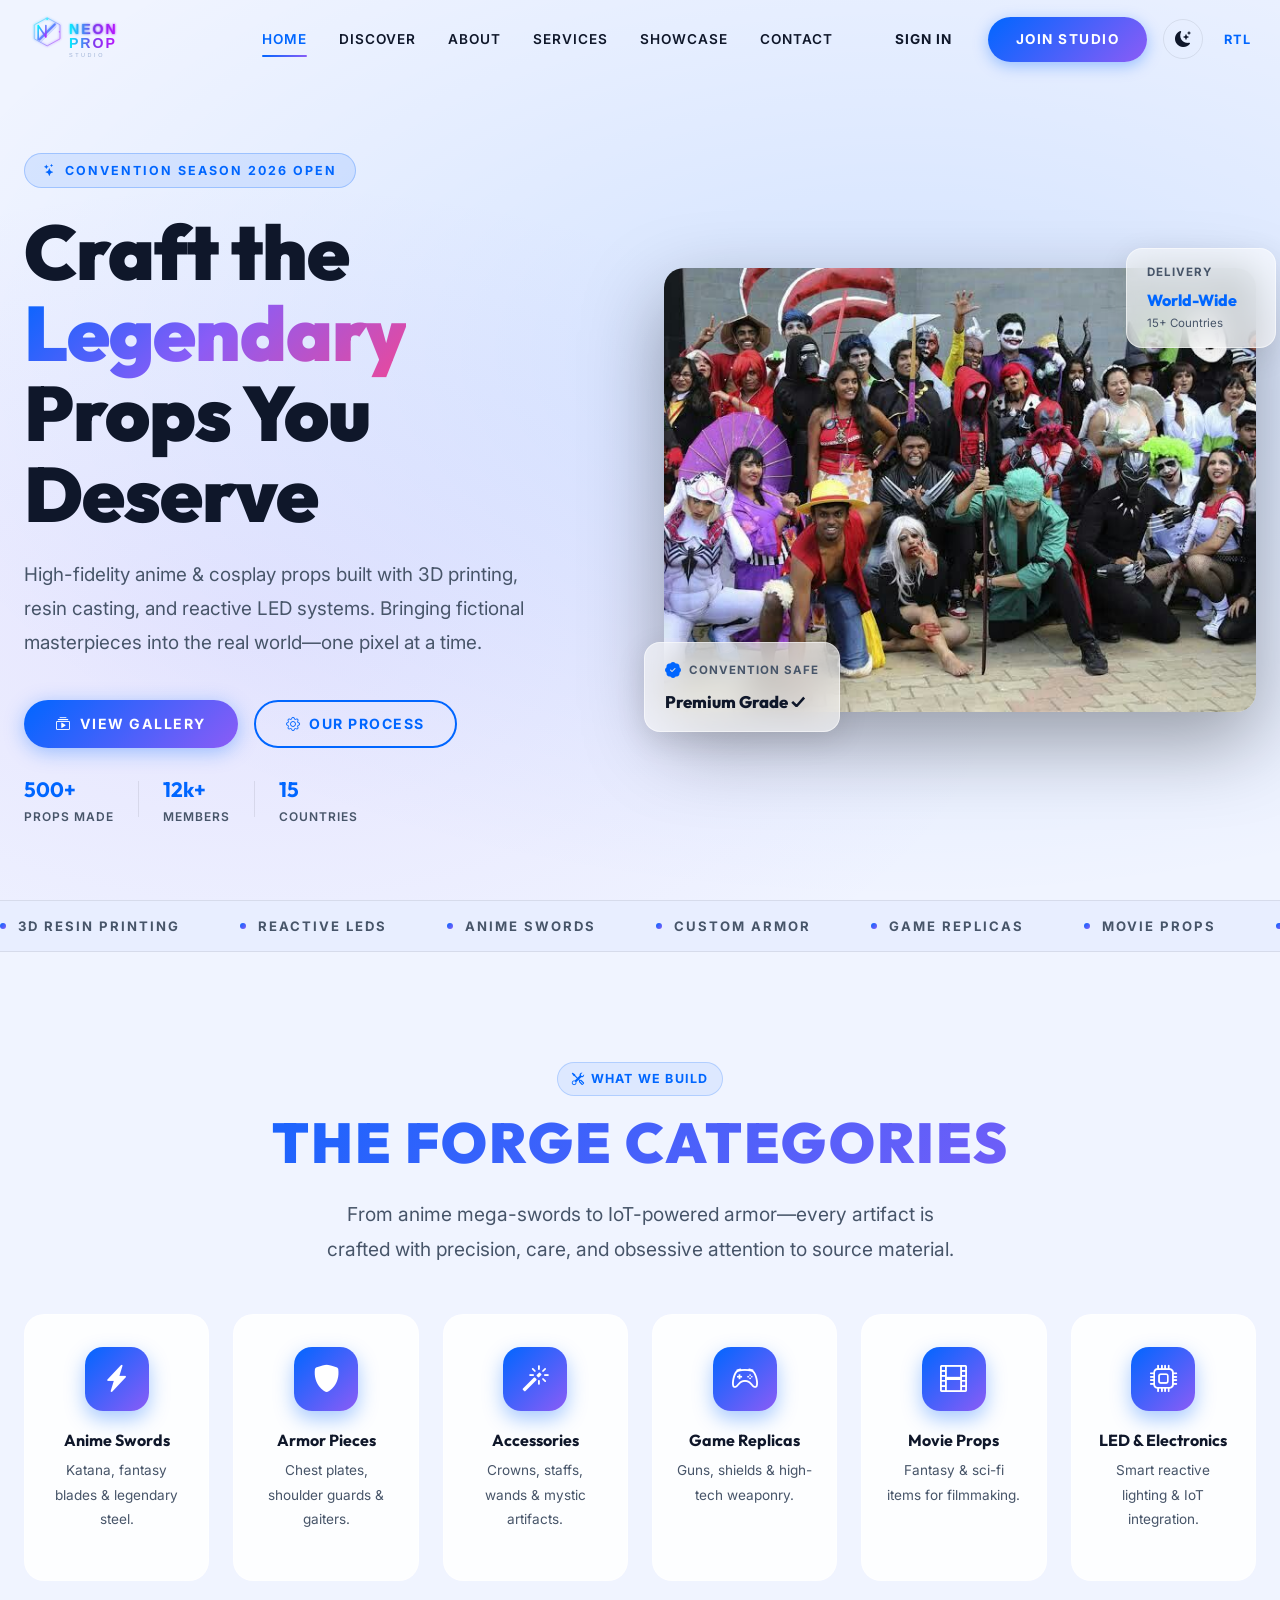
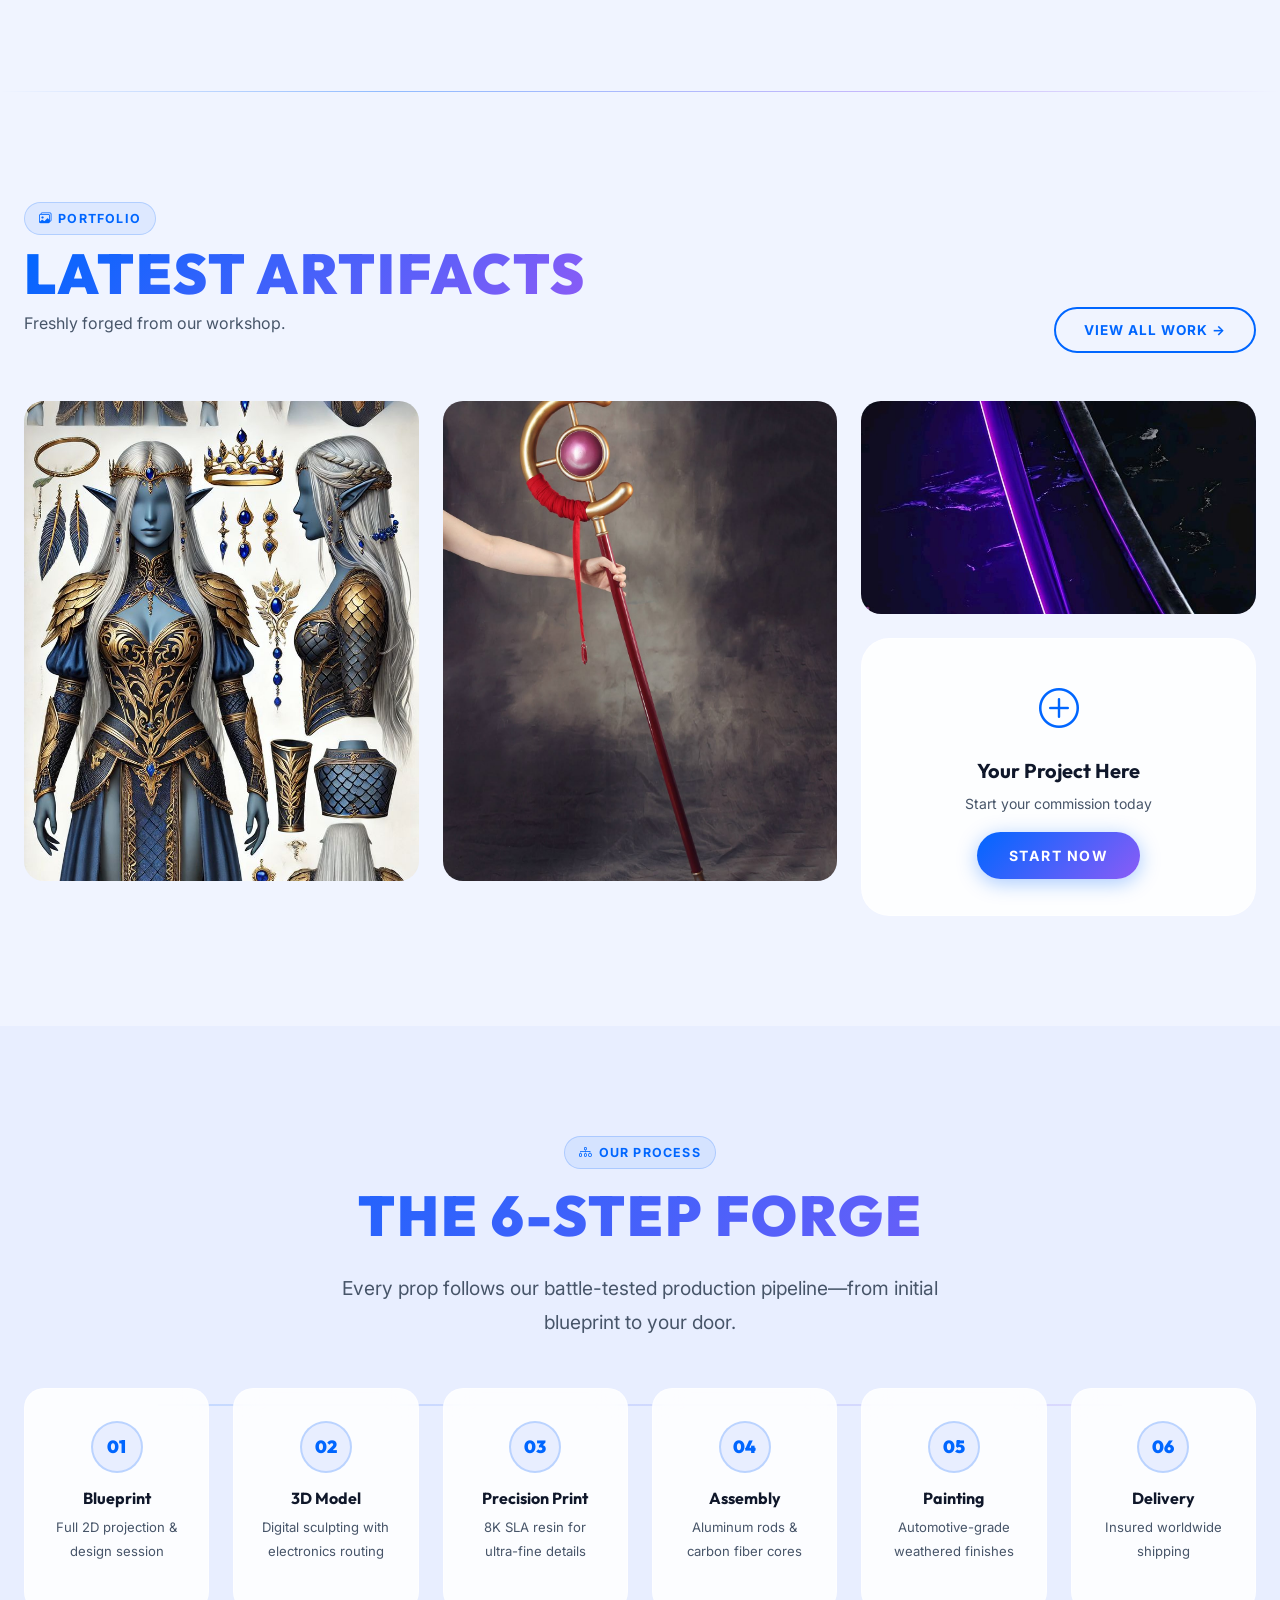
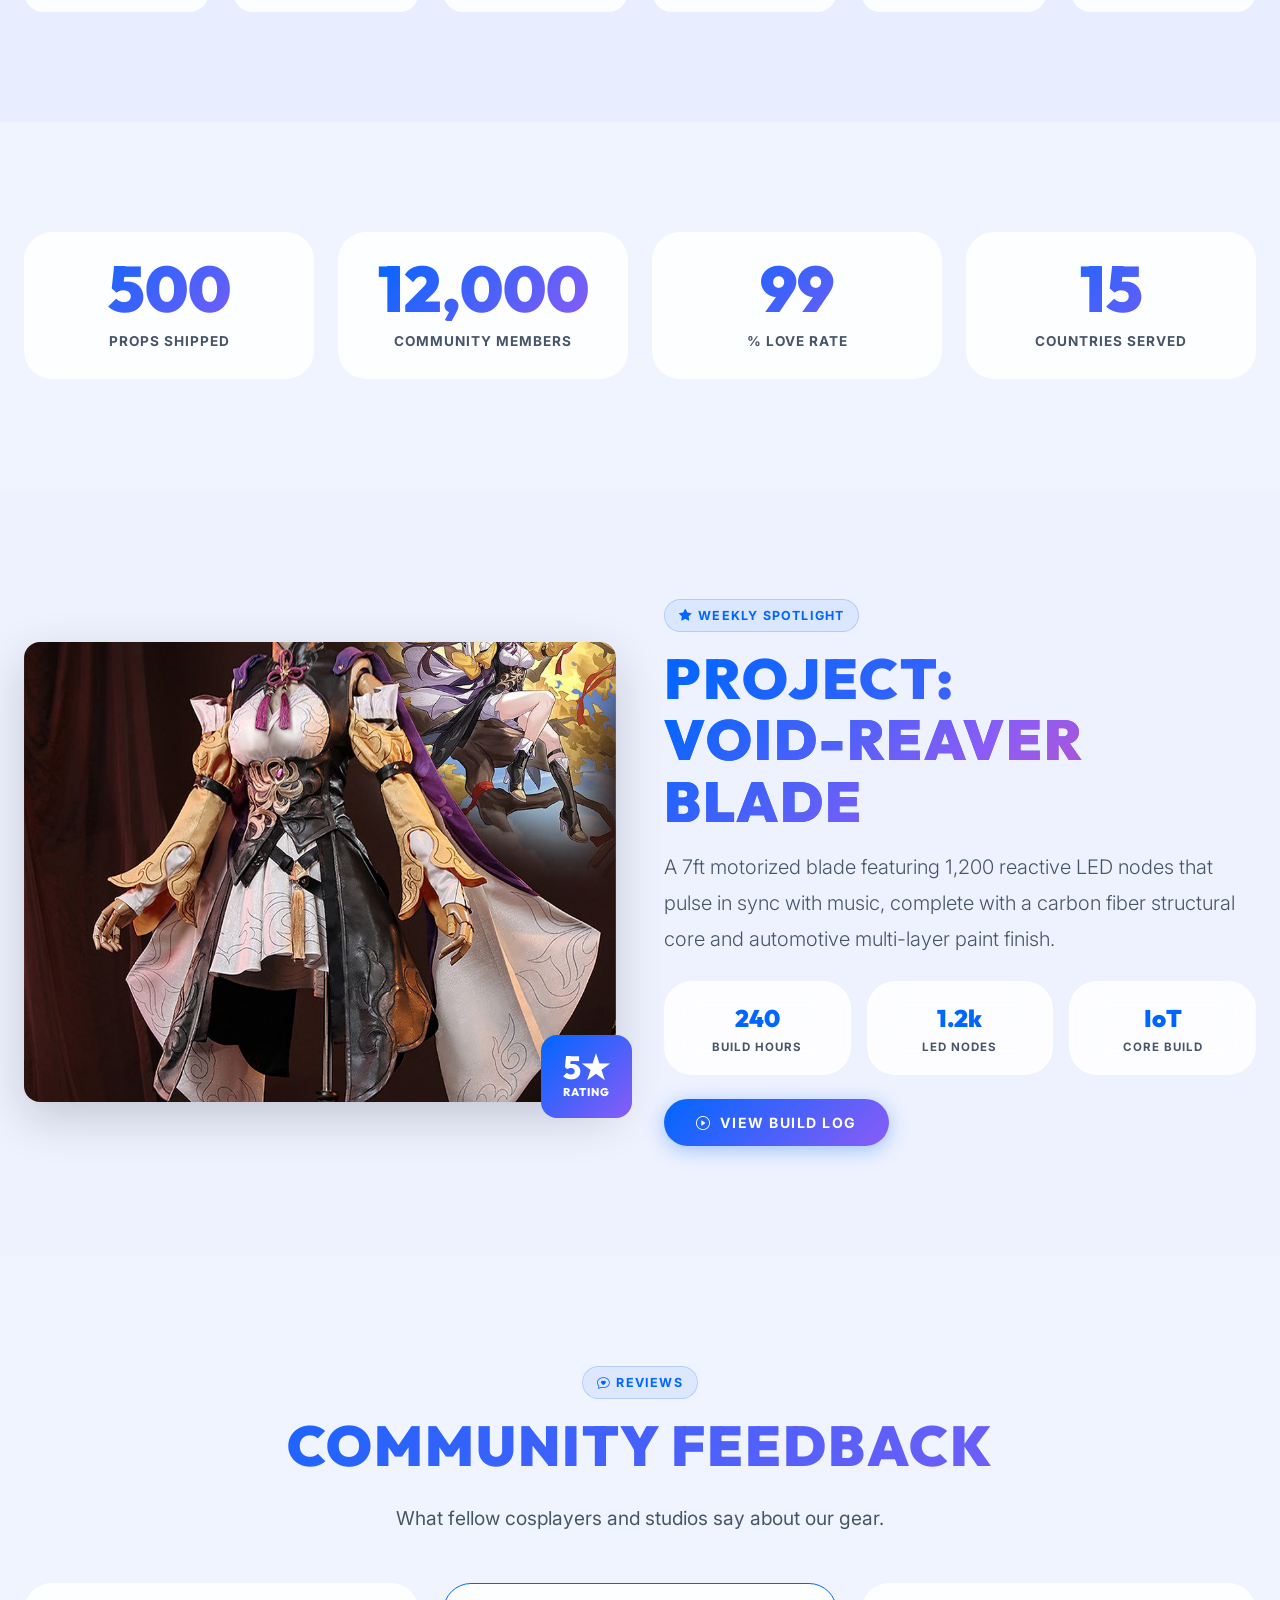
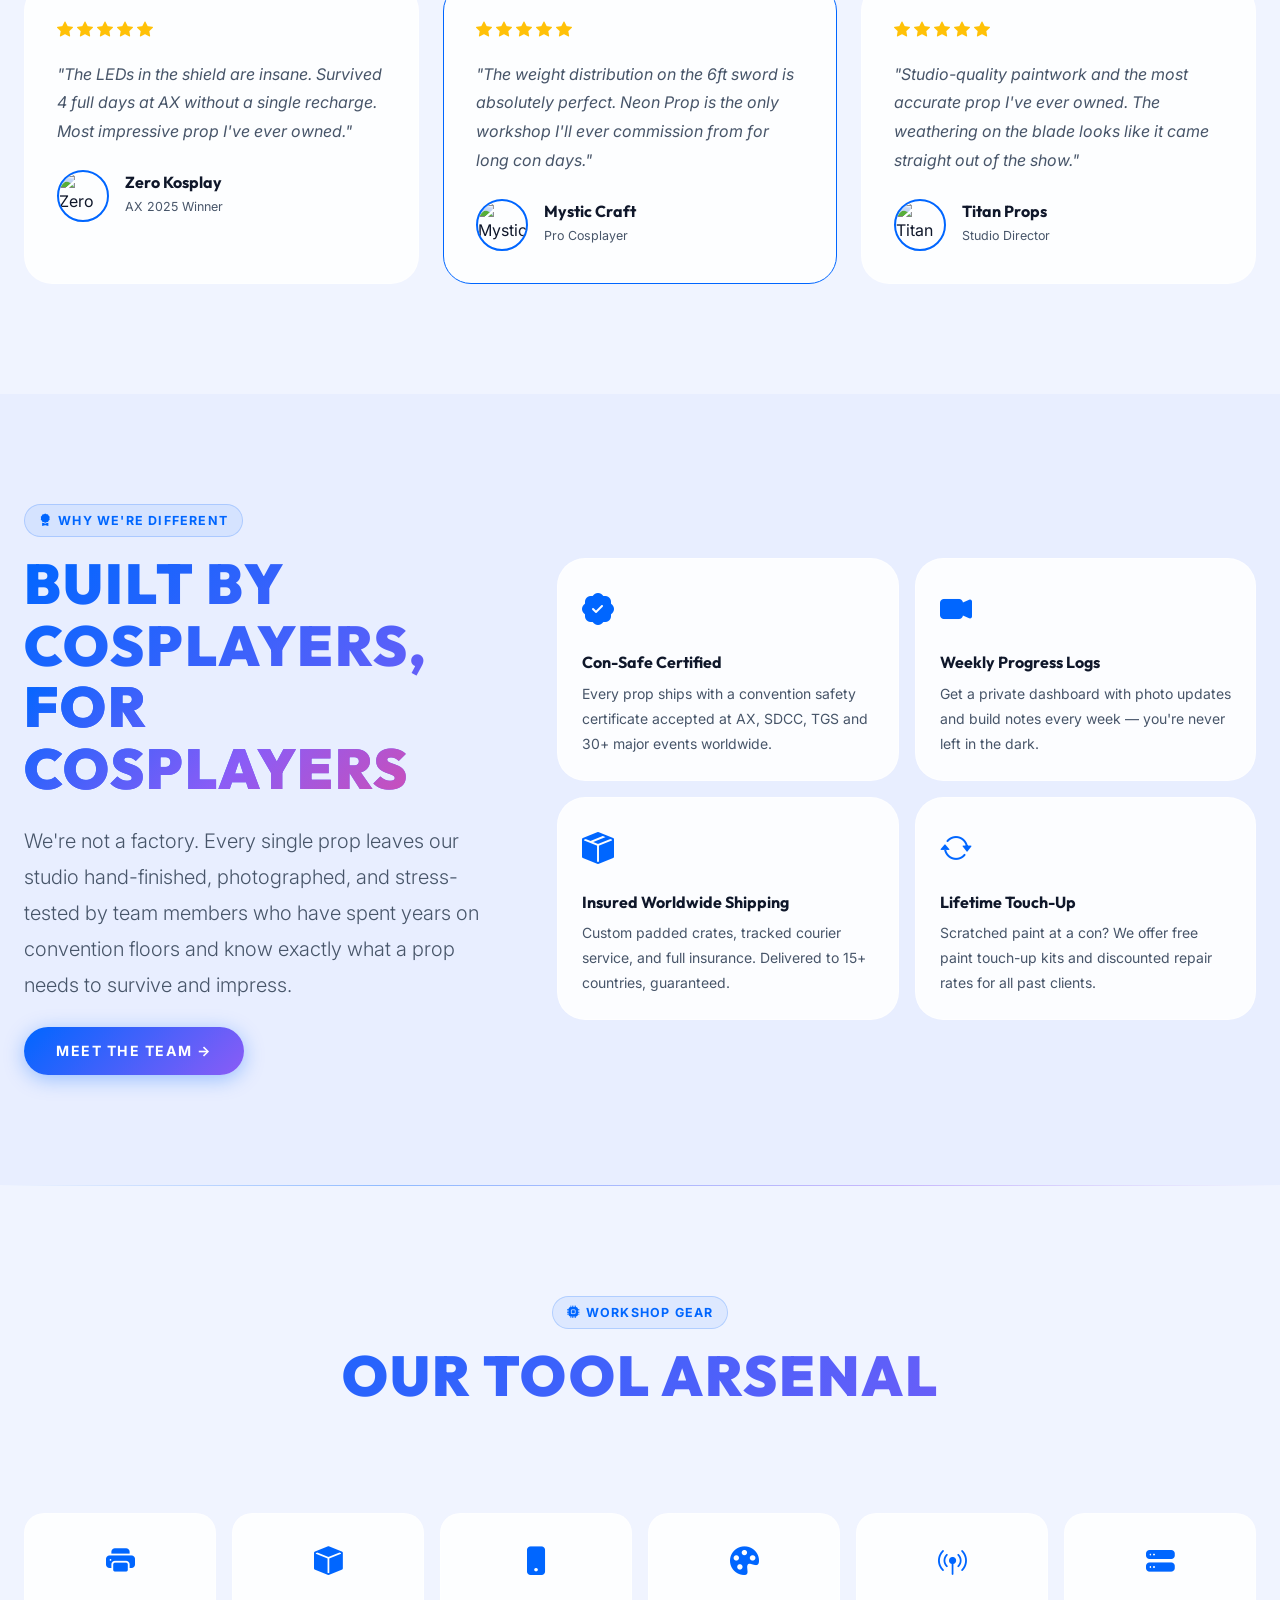
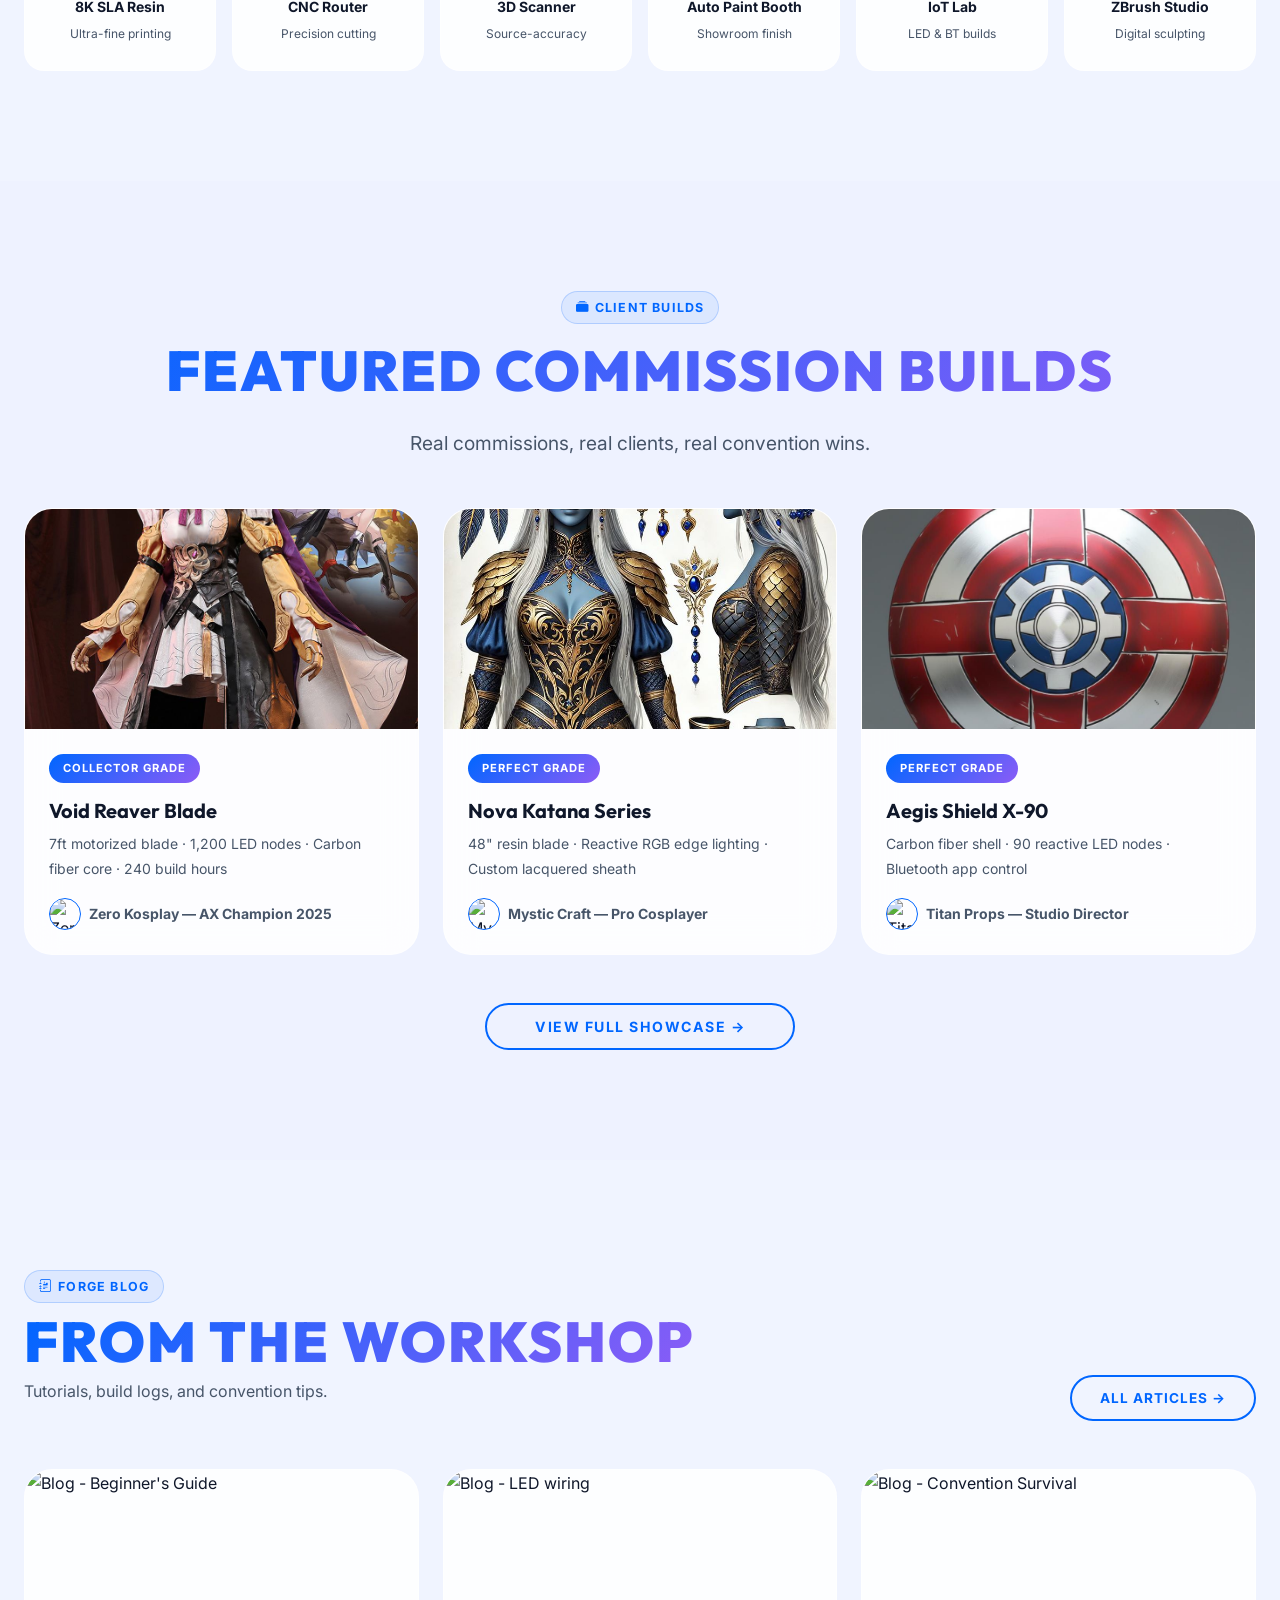
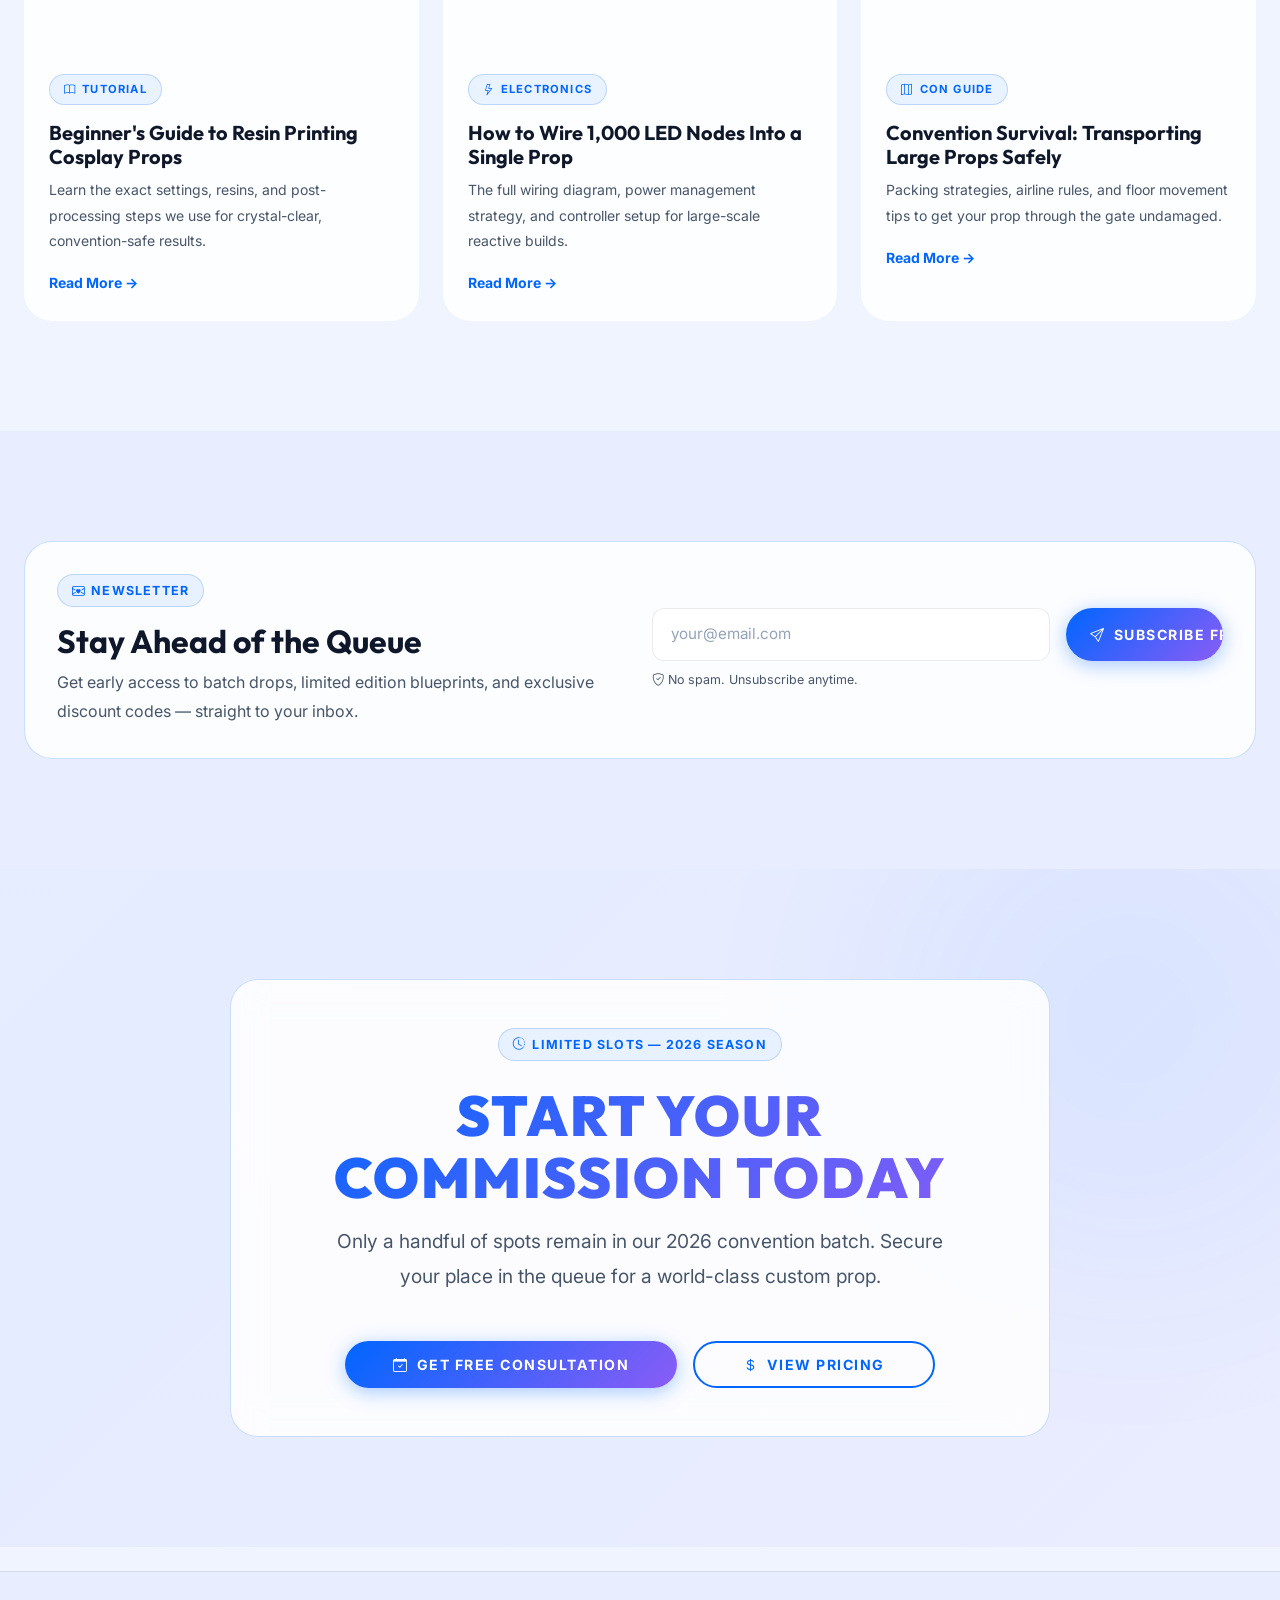
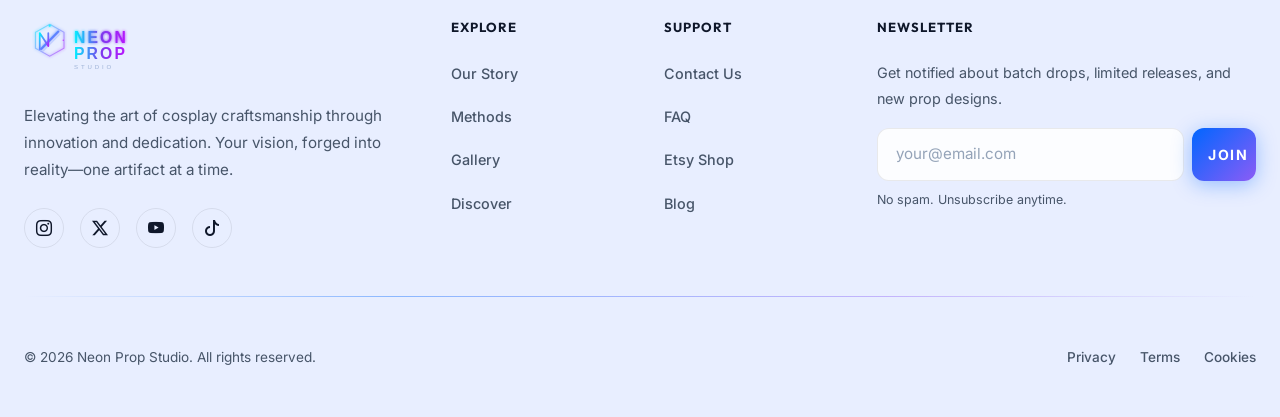
==== commit c9f0a2b4: "first commit" ====
--- a/index.html
+++ b/index.html
@@ -597,7 +597,7 @@
                 <div class="row g-4">
                     <div class="col-md-6 col-lg-4">
                         <div class="gallery-card reveal">
-                            <img src="./assets/images/prop-1.webp" alt="Cyber Katana V5 — Anime prop">
+                            <img src="./assets/images/prop-1.webp" alt="Cyber Katana V5 — Anime prop" style="height: 480px;">
                             <div class="overlay">
                                 <span class="badge-neon mb-2">Electronics / 3D Print</span>
                                 <h5 class="fw-bold text-white mb-0">Cyber Katana V5</h5>
@@ -624,7 +624,7 @@
                             </div>
                         </div>
                         <div class="glass-card d-flex align-items-center justify-content-center text-center reveal delay-3"
-                            style="flex:1;min-height:220px;">
+                            style="flex:1;height:220px;">
                             <div>
                                 <i class="bi bi-plus-circle text-neon mb-3 d-block" style="font-size:2.5rem;"></i>
                                 <h5 class="fw-bold mb-2">Your Project Here</h5>
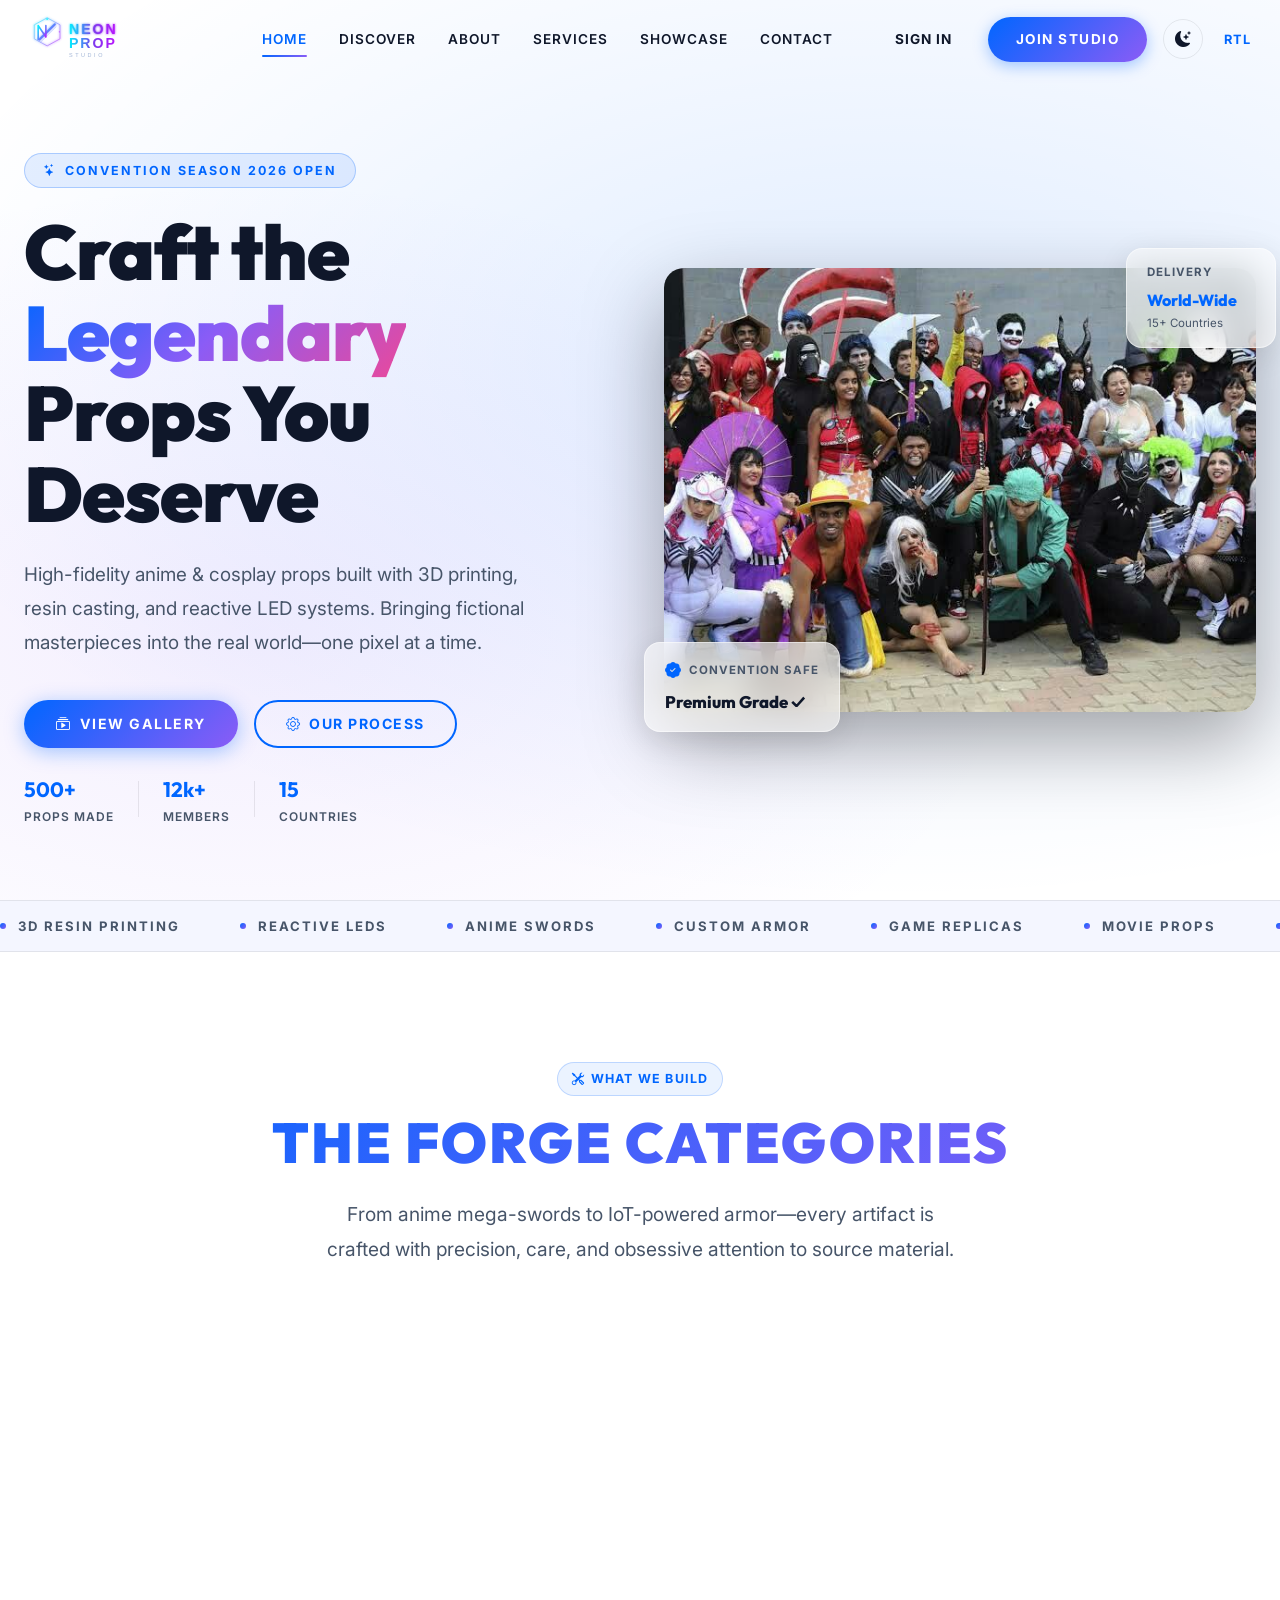
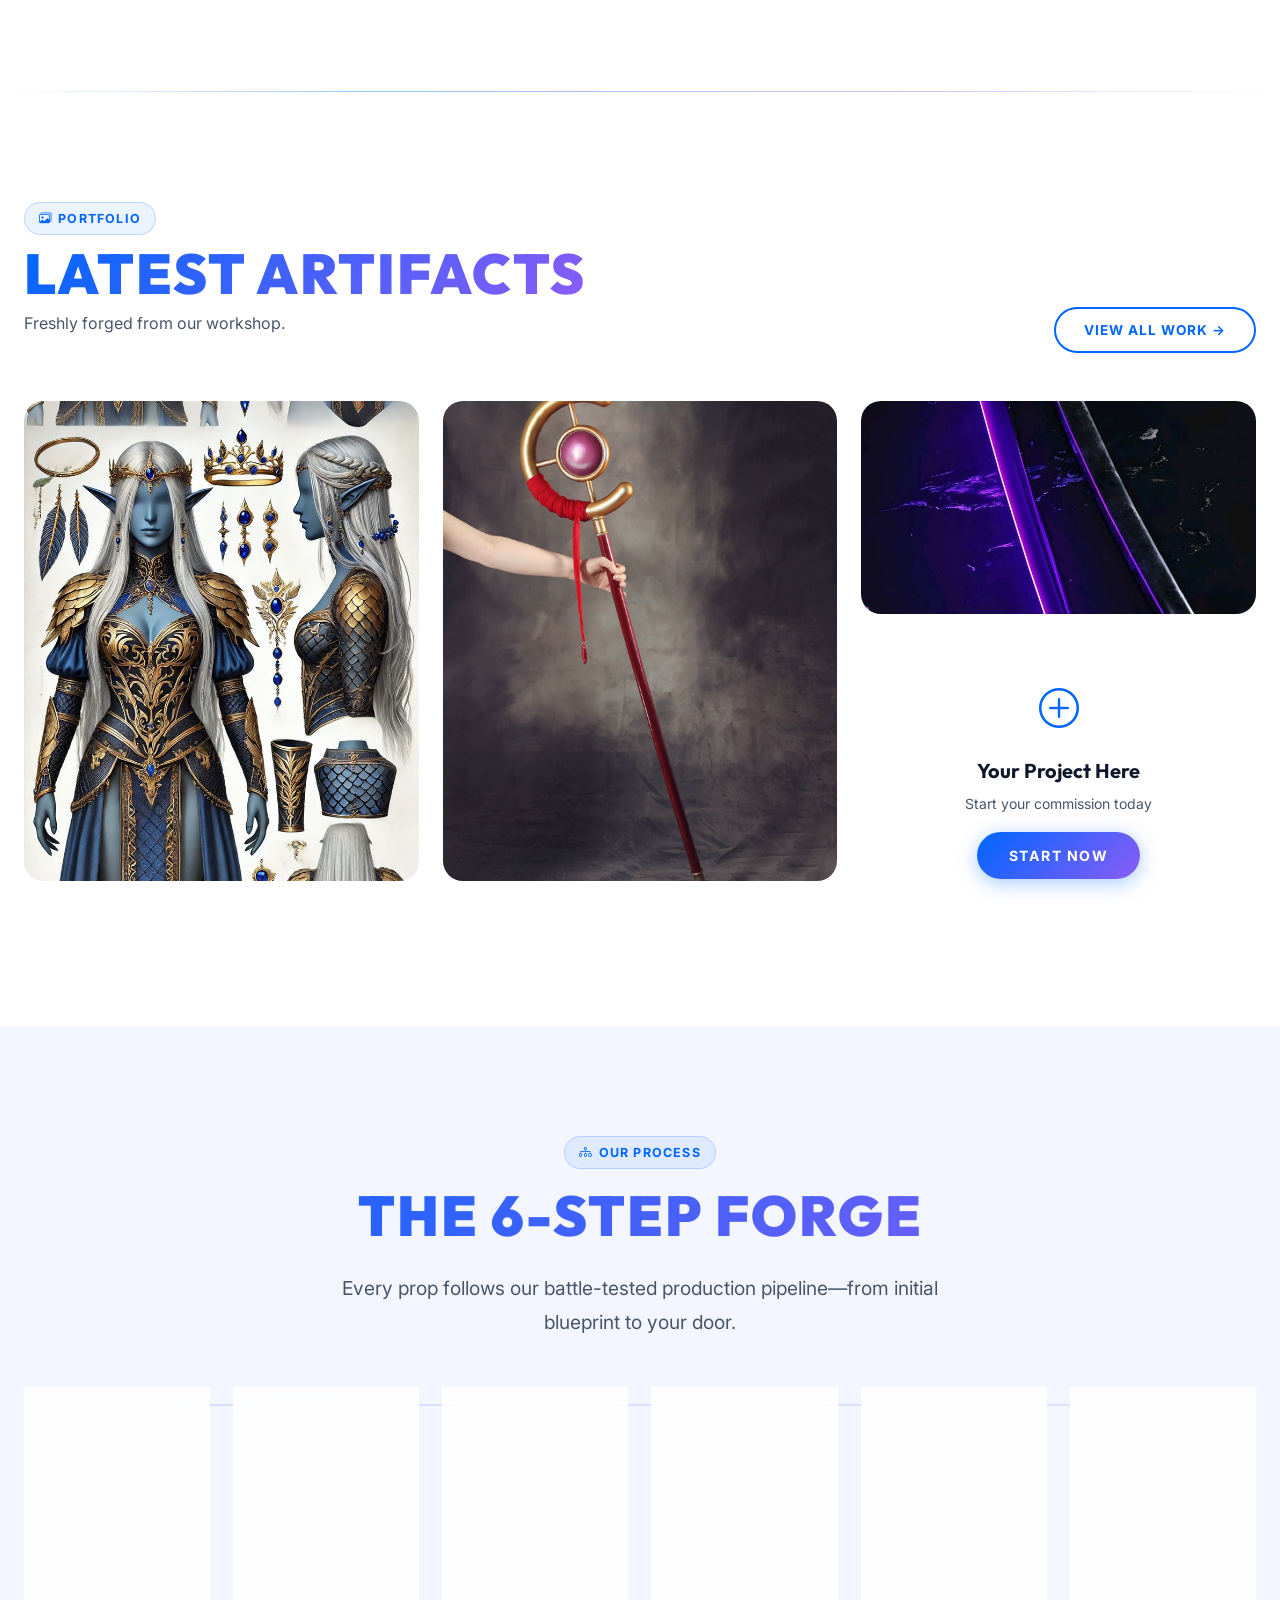
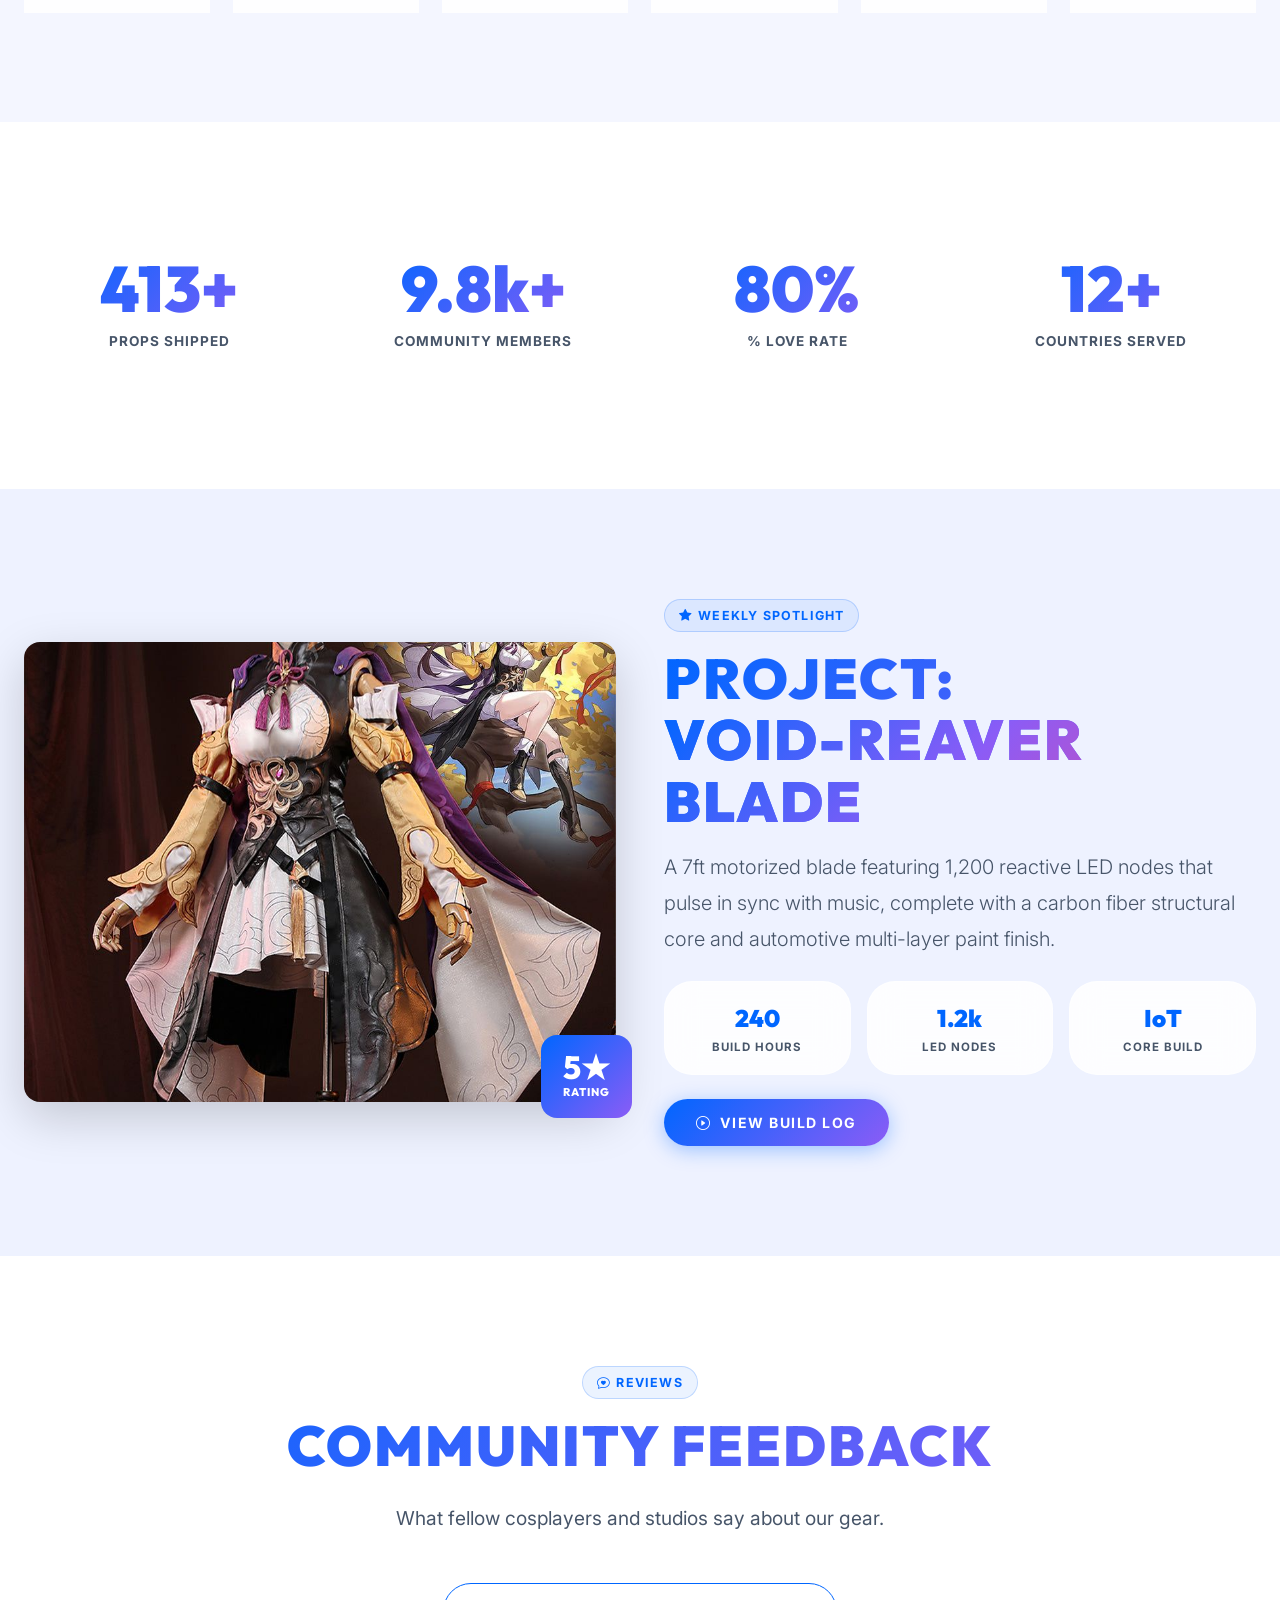
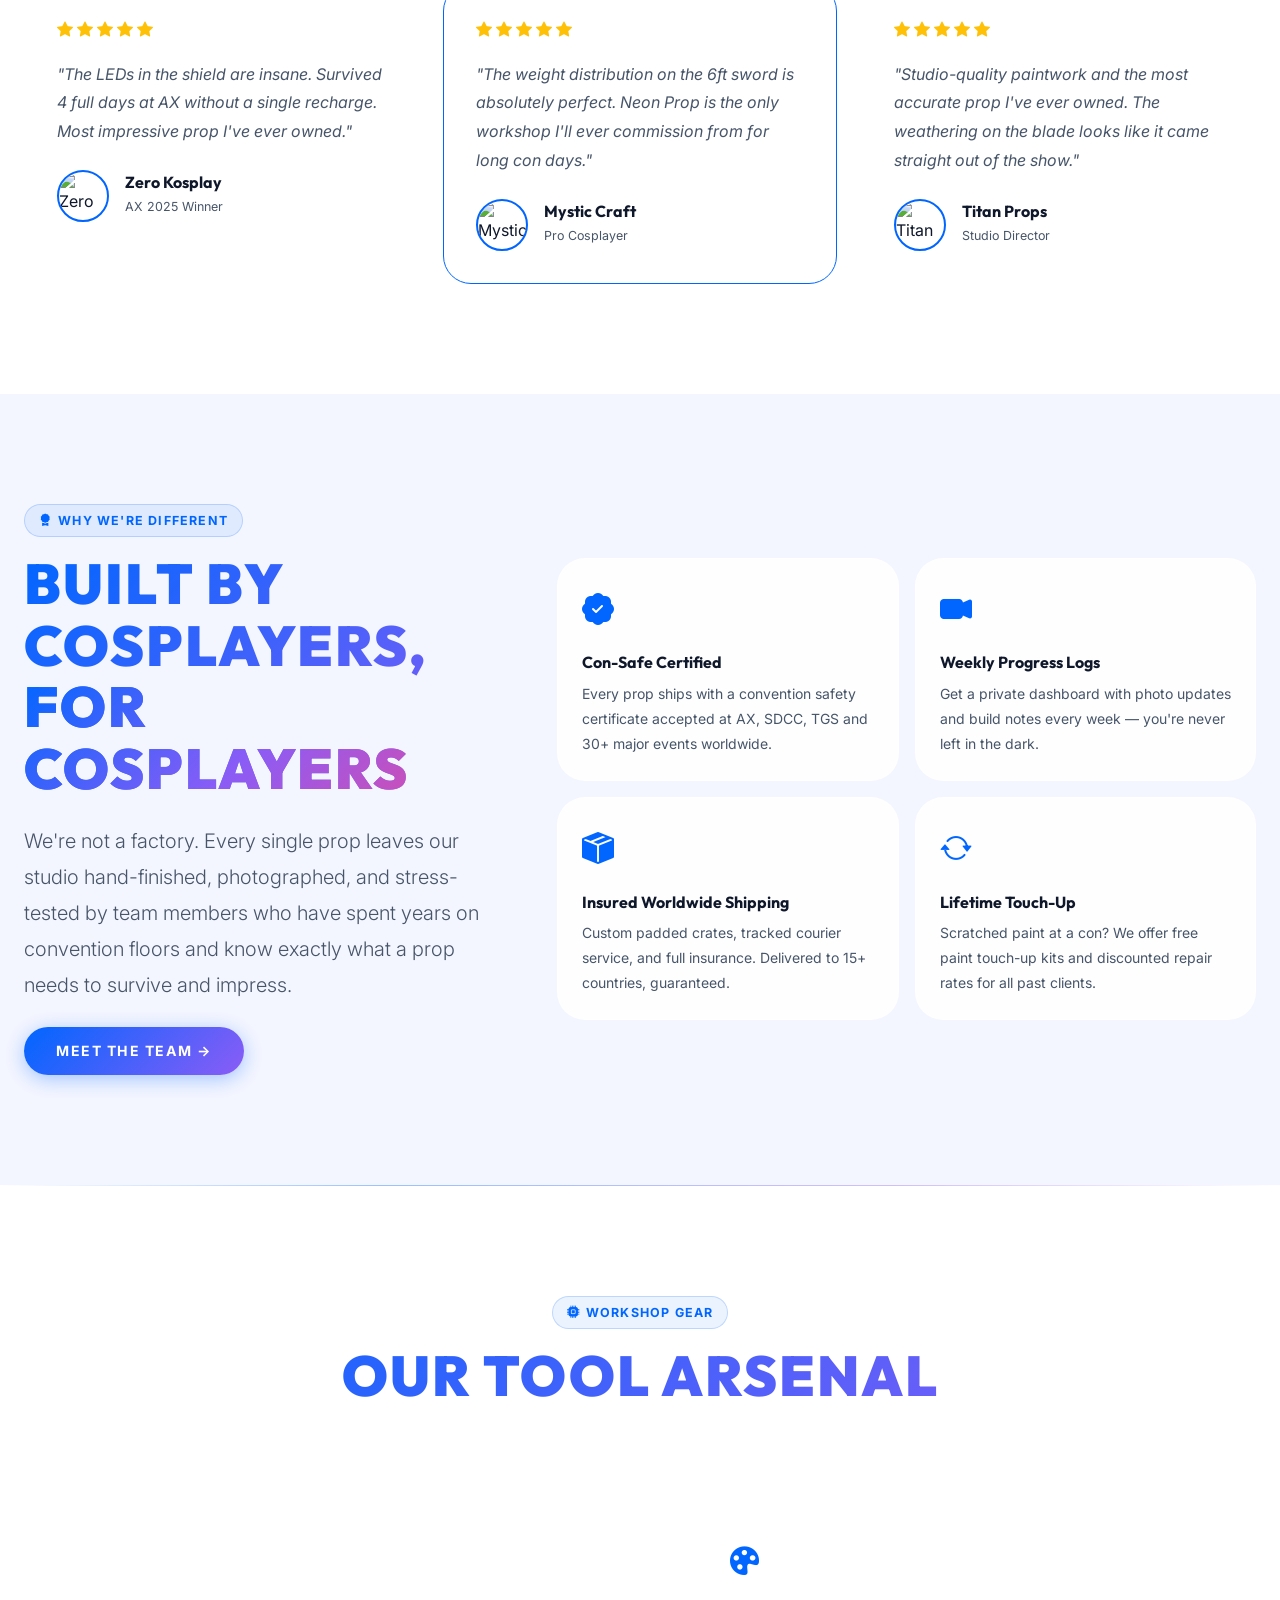
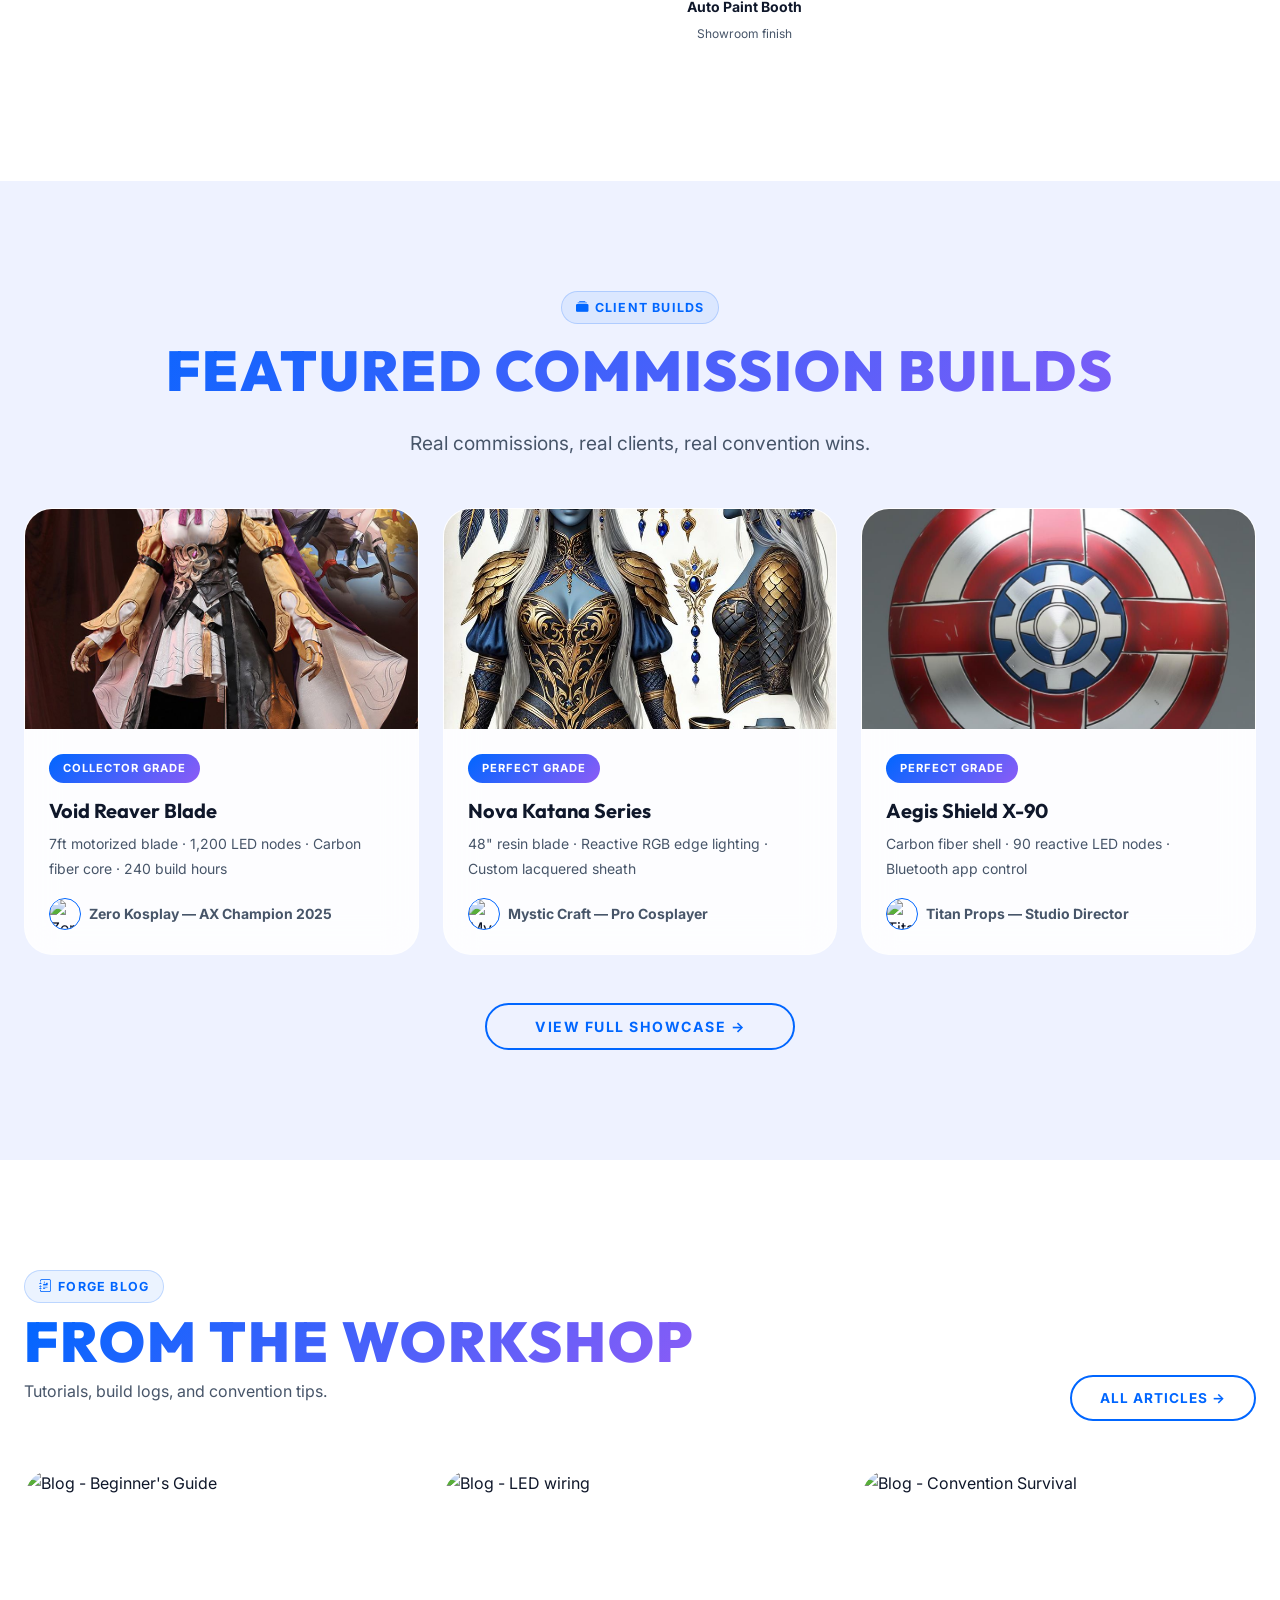
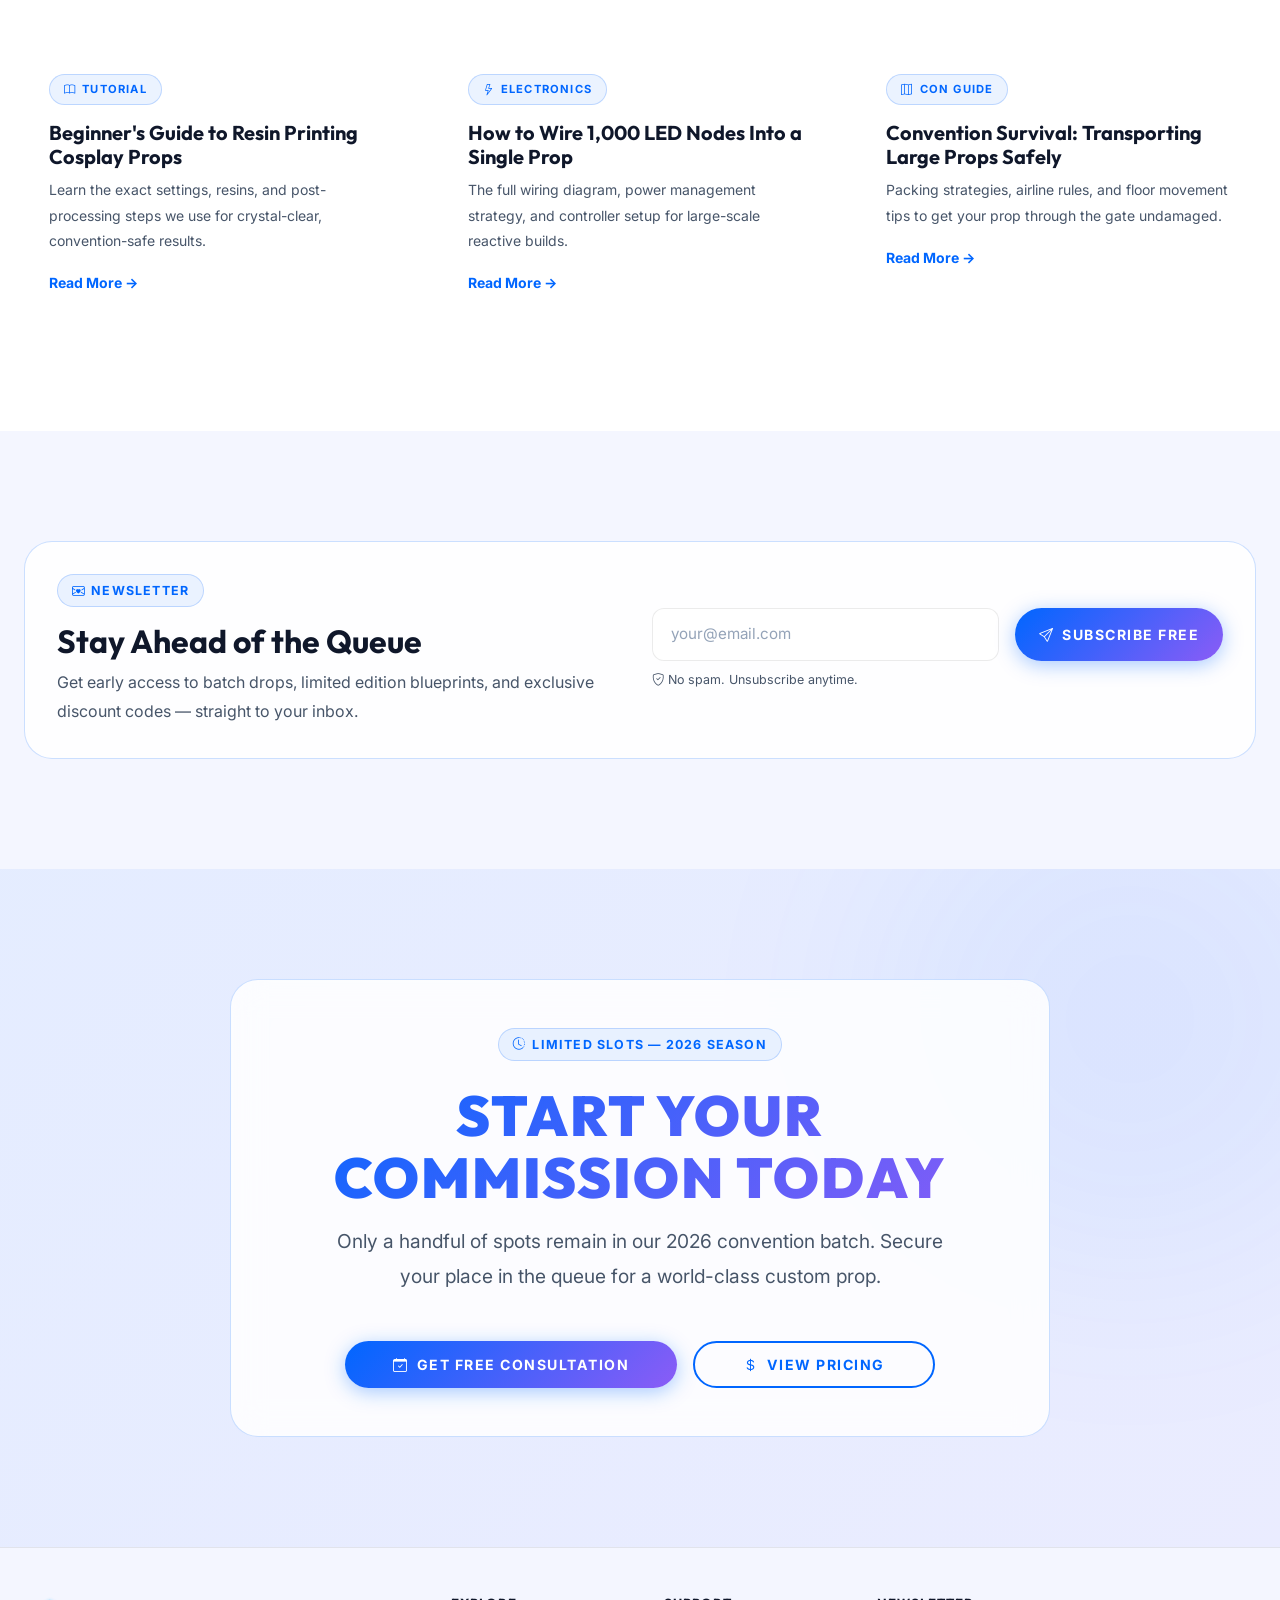
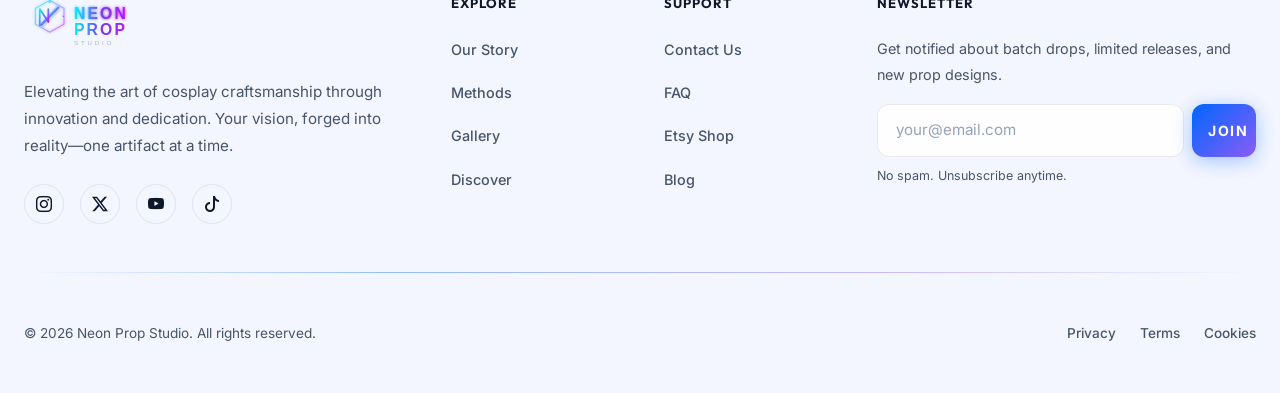
==== commit b8946a36: "first commit" ====
--- a/index.html
+++ b/index.html
@@ -700,14 +700,14 @@
                 <div class="row g-4 text-center">
                     <div class="col-6 col-lg-3 reveal">
                         <div class="glass-card h-100 py-4">
-                            <div class="stat-number mb-2" data-target="500">0</div>
+                            <div class="stat-number mb-2" data-target="500" data-suffix="+">0</div>
                             <p class="text-muted fw-bold mb-0"
                                 style="font-size:0.85rem;text-transform:uppercase;letter-spacing:1px;">Props Shipped</p>
                         </div>
                     </div>
                     <div class="col-6 col-lg-3 reveal delay-1">
                         <div class="glass-card h-100 py-4">
-                            <div class="stat-number mb-2" data-target="12000">0</div>
+                            <div class="stat-number mb-2" data-target="12000" data-suffix="+">0</div>
                             <p class="text-muted fw-bold mb-0"
                                 style="font-size:0.85rem;text-transform:uppercase;letter-spacing:1px;">Community Members
                             </p>
@@ -715,14 +715,14 @@
                     </div>
                     <div class="col-6 col-lg-3 reveal delay-2">
                         <div class="glass-card h-100 py-4">
-                            <div class="stat-number mb-2" data-target="99">0</div>
+                            <div class="stat-number mb-2" data-target="99" data-suffix="%">0</div>
                             <p class="text-muted fw-bold mb-0"
                                 style="font-size:0.85rem;text-transform:uppercase;letter-spacing:1px;">% Love Rate</p>
                         </div>
                     </div>
                     <div class="col-6 col-lg-3 reveal delay-3">
                         <div class="glass-card h-100 py-4">
-                            <div class="stat-number mb-2" data-target="15">0</div>
+                            <div class="stat-number mb-2" data-target="15" data-suffix="+">0</div>
                             <p class="text-muted fw-bold mb-0"
                                 style="font-size:0.85rem;text-transform:uppercase;letter-spacing:1px;">Countries Served
                             </p>
@@ -1128,10 +1128,10 @@
                         </div>
                         <div class="col-lg-6">
                             <form class="needs-validation" novalidate>
-                                <div class="d-flex flex-column flex-sm-row gap-3">
+                            <div class="d-flex flex-column flex-sm-row gap-3 align-items-stretch">
                                     <input type="email" class="form-control form-control-premium flex-grow-1"
                                         placeholder="your@email.com" required aria-label="Email for newsletter">
-                                    <button class="btn btn-neon px-4 py-3" type="submit" style="white-space:nowrap;"><i
+                                    <button class="btn btn-neon flex-shrink-0" type="submit" style="white-space:nowrap;padding:14px 24px;"><i
                                             class="bi bi-send me-2"></i>Subscribe Free</button>
                                 </div>
                                 <p class="text-muted mt-2 mb-0" style="font-size:.78rem;"><i
@@ -1144,7 +1144,7 @@
         </section>
 
         <!-- ═══ CTA ═══ -->
-        <section id="cta" class="section-py bg-alt-trigger cta-section">
+        <section id="cta" class="section-py bg-alt-trigger cta-section mb-0"style="margin: 0;">
             <div class="cta-glow"></div>
             <div class="container text-center" style="position:relative;z-index:2;">
                 <div class="glass-card py-5 px-4 reveal"
@@ -1165,10 +1165,9 @@
                 </div>
             </div>
         </section>
-    </main>
 
     <!-- Footer -->
-    <footer class="footer py-5 mt-4">
+    <footer class="footer py-5">
         <div class="container">
             <div class="row g-5">
                 <div class="col-lg-4 col-md-6">
@@ -1245,6 +1244,7 @@
             </div>
         </div>
     </div>
+    </main>
 
     <!-- Bootstrap & Main JS -->
     <script src="https://cdn.jsdelivr.net/npm/bootstrap@5.3.3/dist/js/bootstrap.bundle.min.js"></script>
--- a/assets/css/style.css
+++ b/assets/css/style.css
@@ -19,8 +19,8 @@
     --accent-pink: #EC4899;
     --accent-gold: #F59E0B;
 
-    --bg-main: #F0F4FF;
-    --bg-alt: #E8EEFF;
+    --bg-main: #FFFFFF;
+    --bg-alt: #F4F6FF;
     --bg-card: rgba(255, 255, 255, 0.85);
     --bg-section-alt: #EEF2FF;
     --text-main: #0F172A;
@@ -159,6 +159,18 @@
     -webkit-background-clip: text;
     -webkit-text-fill-color: transparent;
     background-clip: text;
+    color: var(--primary-neon);
+    text-shadow: none;
+    filter: none;
+}
+
+/* Ensure brand is visible on all backgrounds */
+[data-theme="light"] .navbar-brand {
+    background: var(--grad-primary);
+    -webkit-background-clip: text;
+    -webkit-text-fill-color: transparent;
+    background-clip: text;
+    color: var(--primary-neon);
 }
 
 .nav-link {
@@ -205,13 +217,13 @@
 @media (max-width: 991.98px) {
     .navbar-custom { background: var(--nav-scrolled-bg) !important; backdrop-filter: blur(20px); }
     .navbar-collapse {
-        background: var(--glass-bg);
+        background: var(--bg-main);
         backdrop-filter: blur(30px);
         -webkit-backdrop-filter: blur(30px);
         margin-top: 12px;
         padding: 20px 24px;
         border-radius: var(--border-radius-md);
-        border: 1px solid var(--glass-border);
+        border: 1px solid var(--border-color);
         box-shadow: var(--shadow-lg);
         max-height: 85vh;
         overflow-y: auto;
@@ -220,6 +232,28 @@
     .nav-link:last-child { border-bottom: none; }
     .nav-link::after { display: none; }
     .d-flex.align-items-center.gap-3 { flex-wrap: wrap; gap: 10px !important; margin-top: 16px; padding-top: 16px; border-top: 1px solid var(--border-color); }
+}
+
+/* 1024px navbar alignment fix */
+@media (min-width: 992px) and (max-width: 1199.98px) {
+    .nav-link { padding: 8px 10px !important; font-size: 0.78rem; letter-spacing: 0.5px; }
+    .btn-premium, .btn-neon { padding: 10px 18px; font-size: 0.78rem; white-space: nowrap; }
+    .btn-login { padding: 6px 12px; font-size: 0.78rem; white-space: nowrap; }
+    .navbar-brand img { height: 38px !important; }
+}
+
+.btn-login {
+    color: var(--text-main);
+    font-weight: 700;
+    text-transform: uppercase;
+    font-size: 0.85rem;
+    letter-spacing: 0.5px;
+    white-space: nowrap;
+    transition: var(--transition-fast);
+}
+
+.btn-login:hover {
+    color: var(--primary-neon);
 }
 
 /* ================================
@@ -464,6 +498,7 @@
     background: var(--bg-alt);
     border-top: 1px solid var(--border-color);
     transition: var(--transition-smooth);
+    margin-top: 0 !important;
 }
 .footer-brand { font-size: 1.5rem; }
 .footer .text-muted:hover { color: var(--primary-neon) !important; }
--- a/assets/css/dark-mode.css
+++ b/assets/css/dark-mode.css
@@ -55,8 +55,9 @@
 }
 
 [data-theme="dark"] .navbar-collapse {
-    background: rgba(8, 14, 28, 0.92);
+    background: rgba(6, 10, 20, 0.98);
     border-color: var(--glass-border);
+    color: var(--text-main);
 }
 
 [data-theme="dark"] .glass-card {
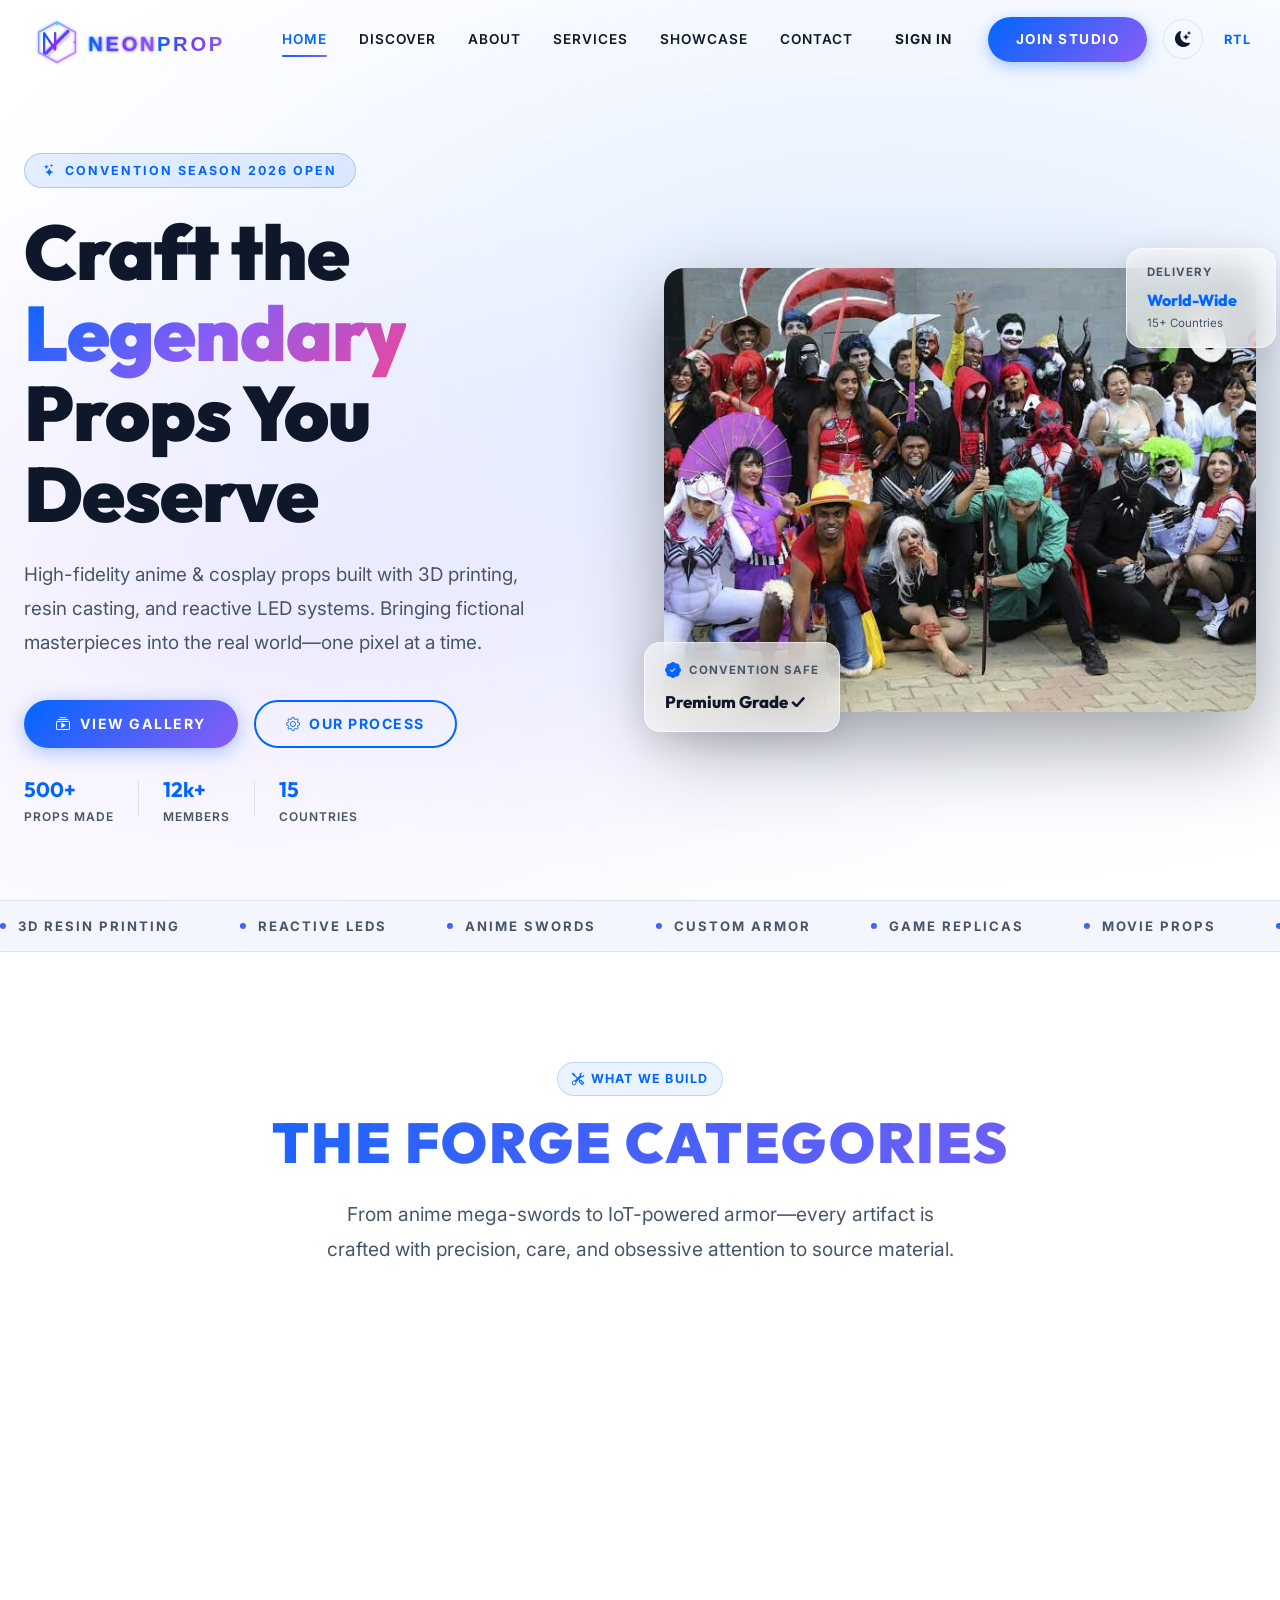
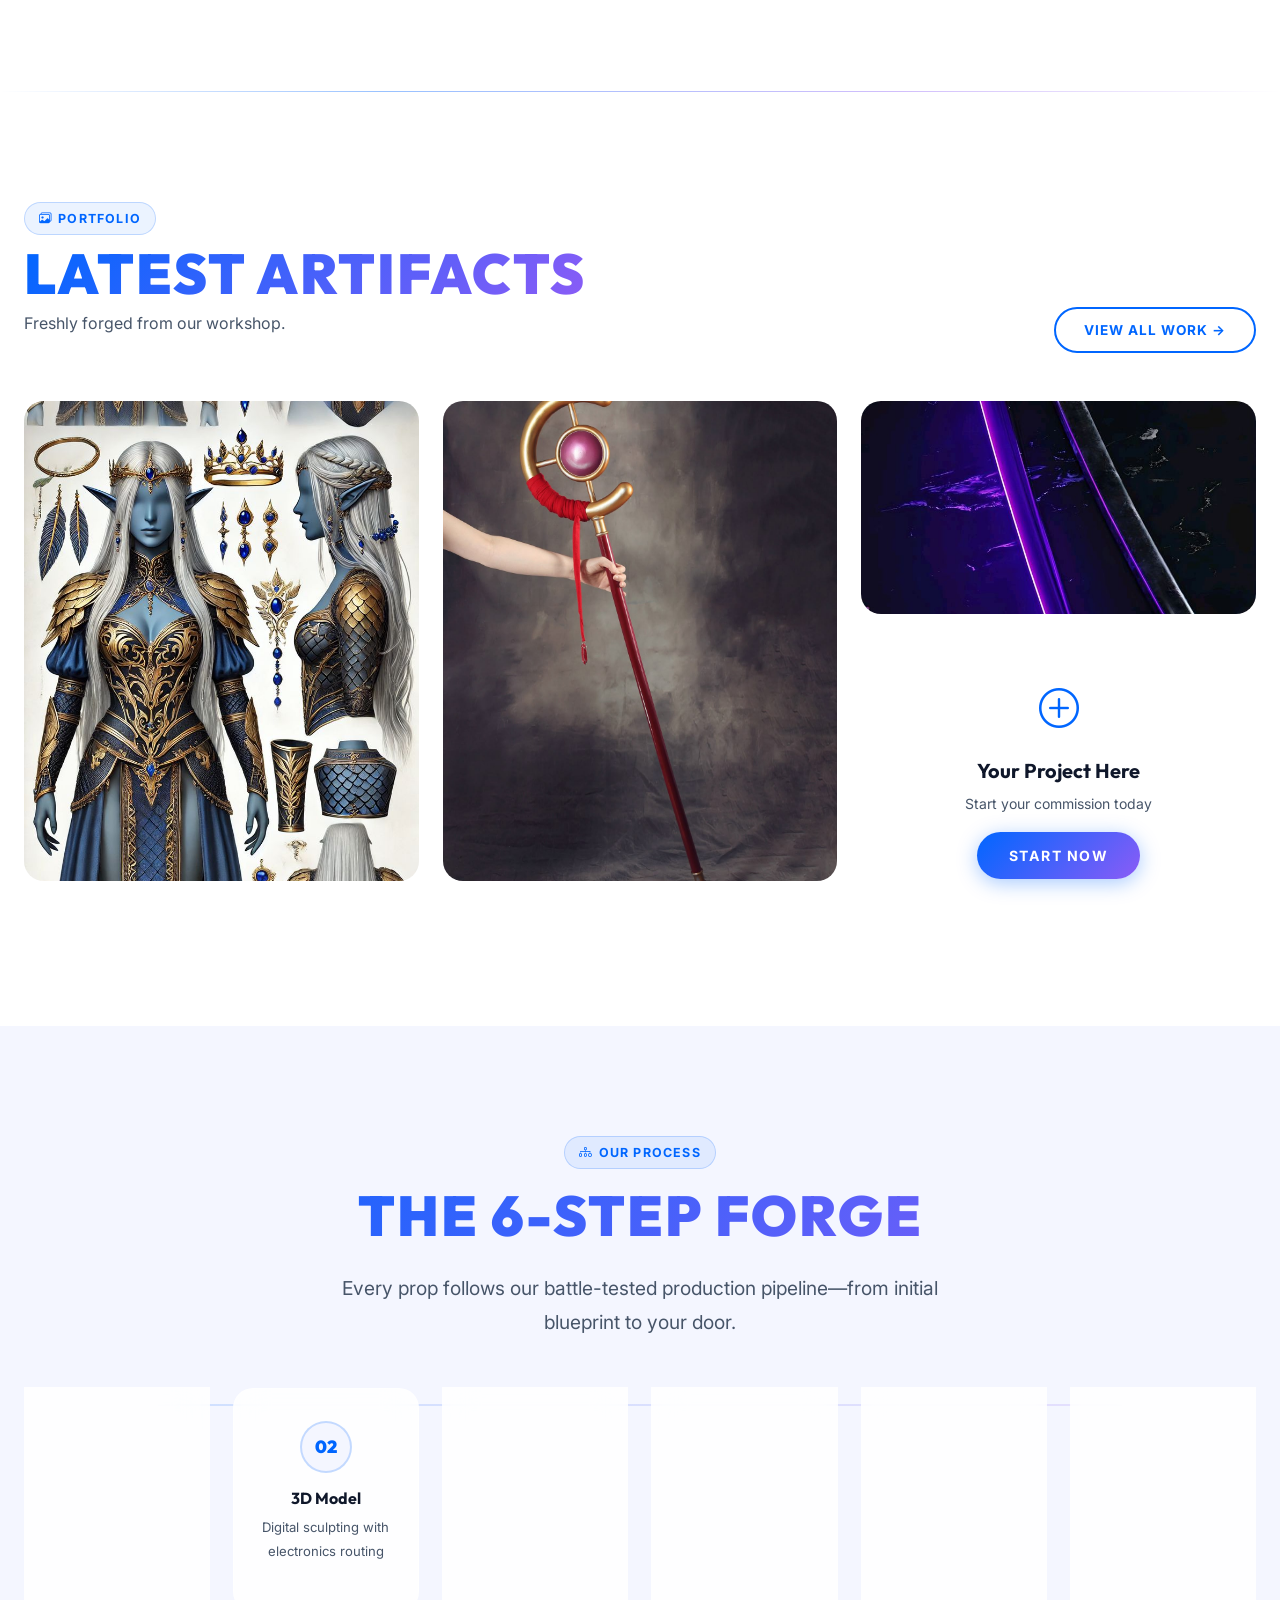
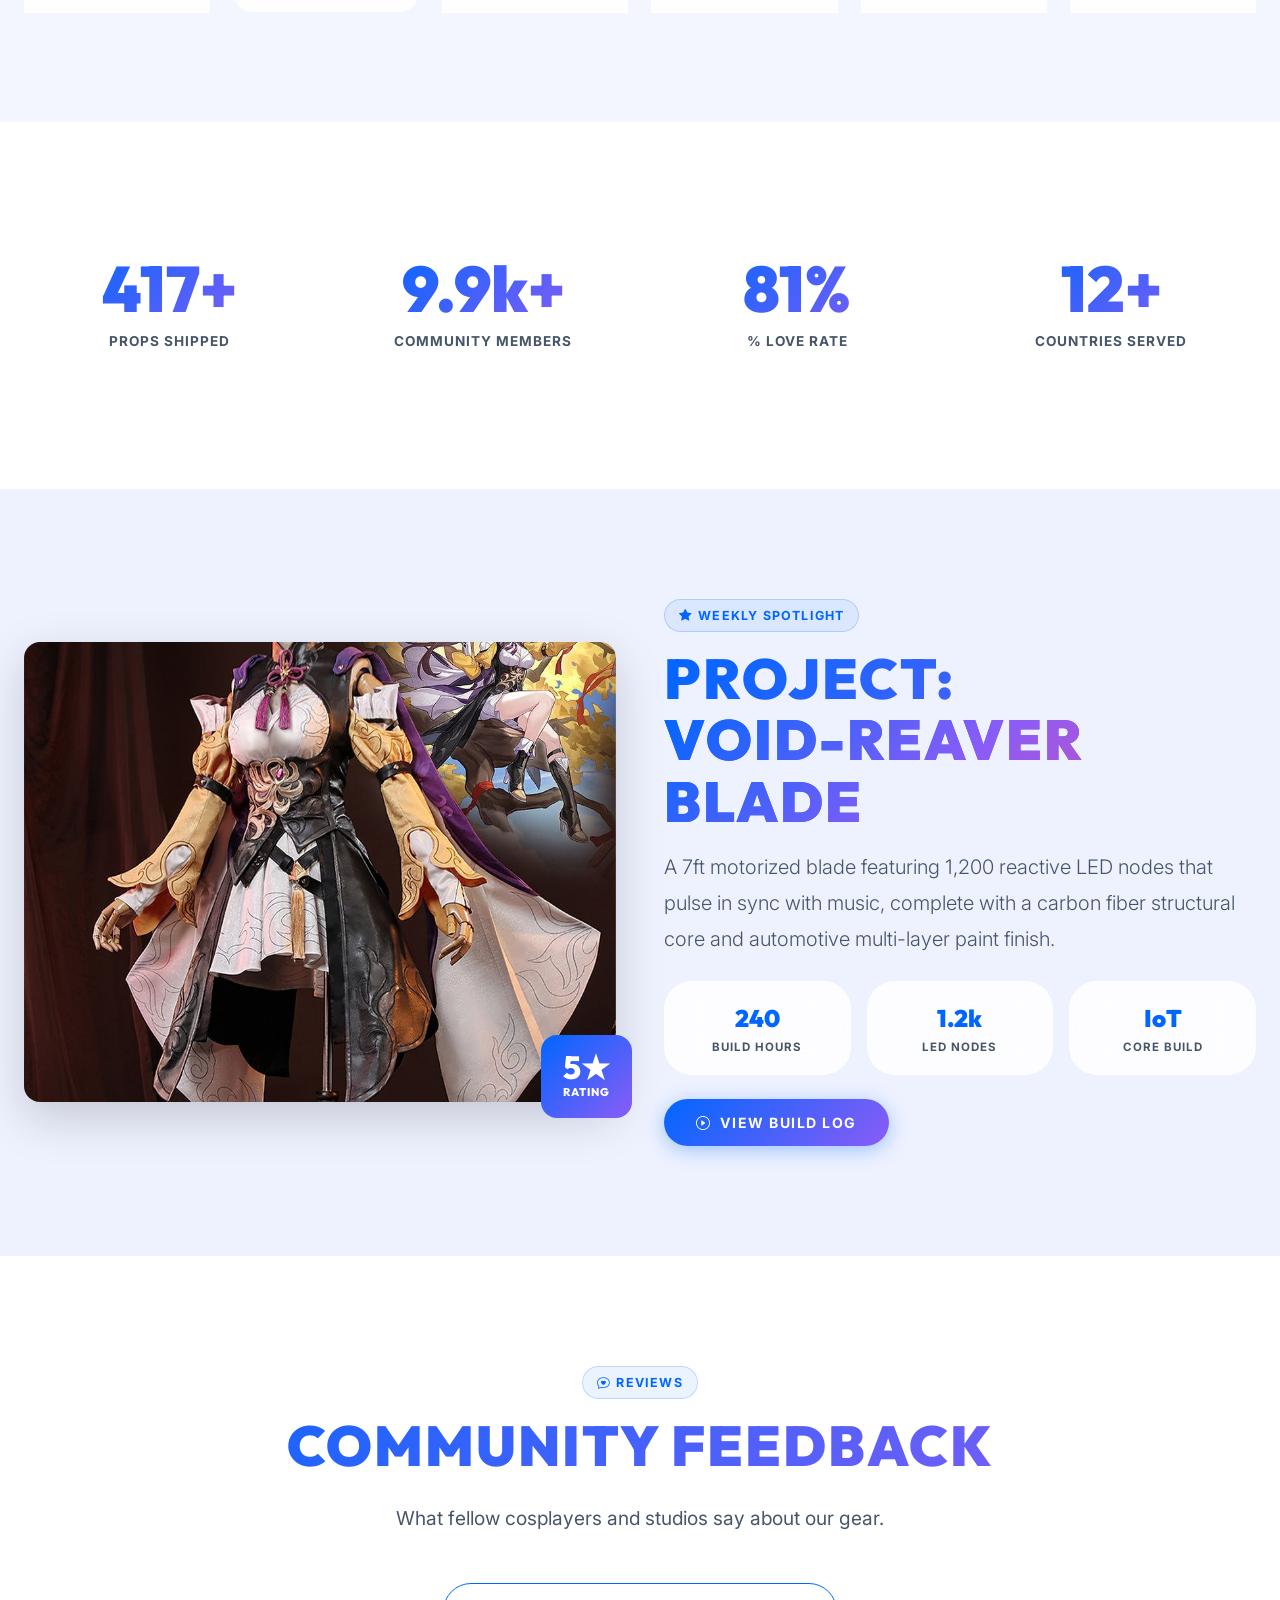
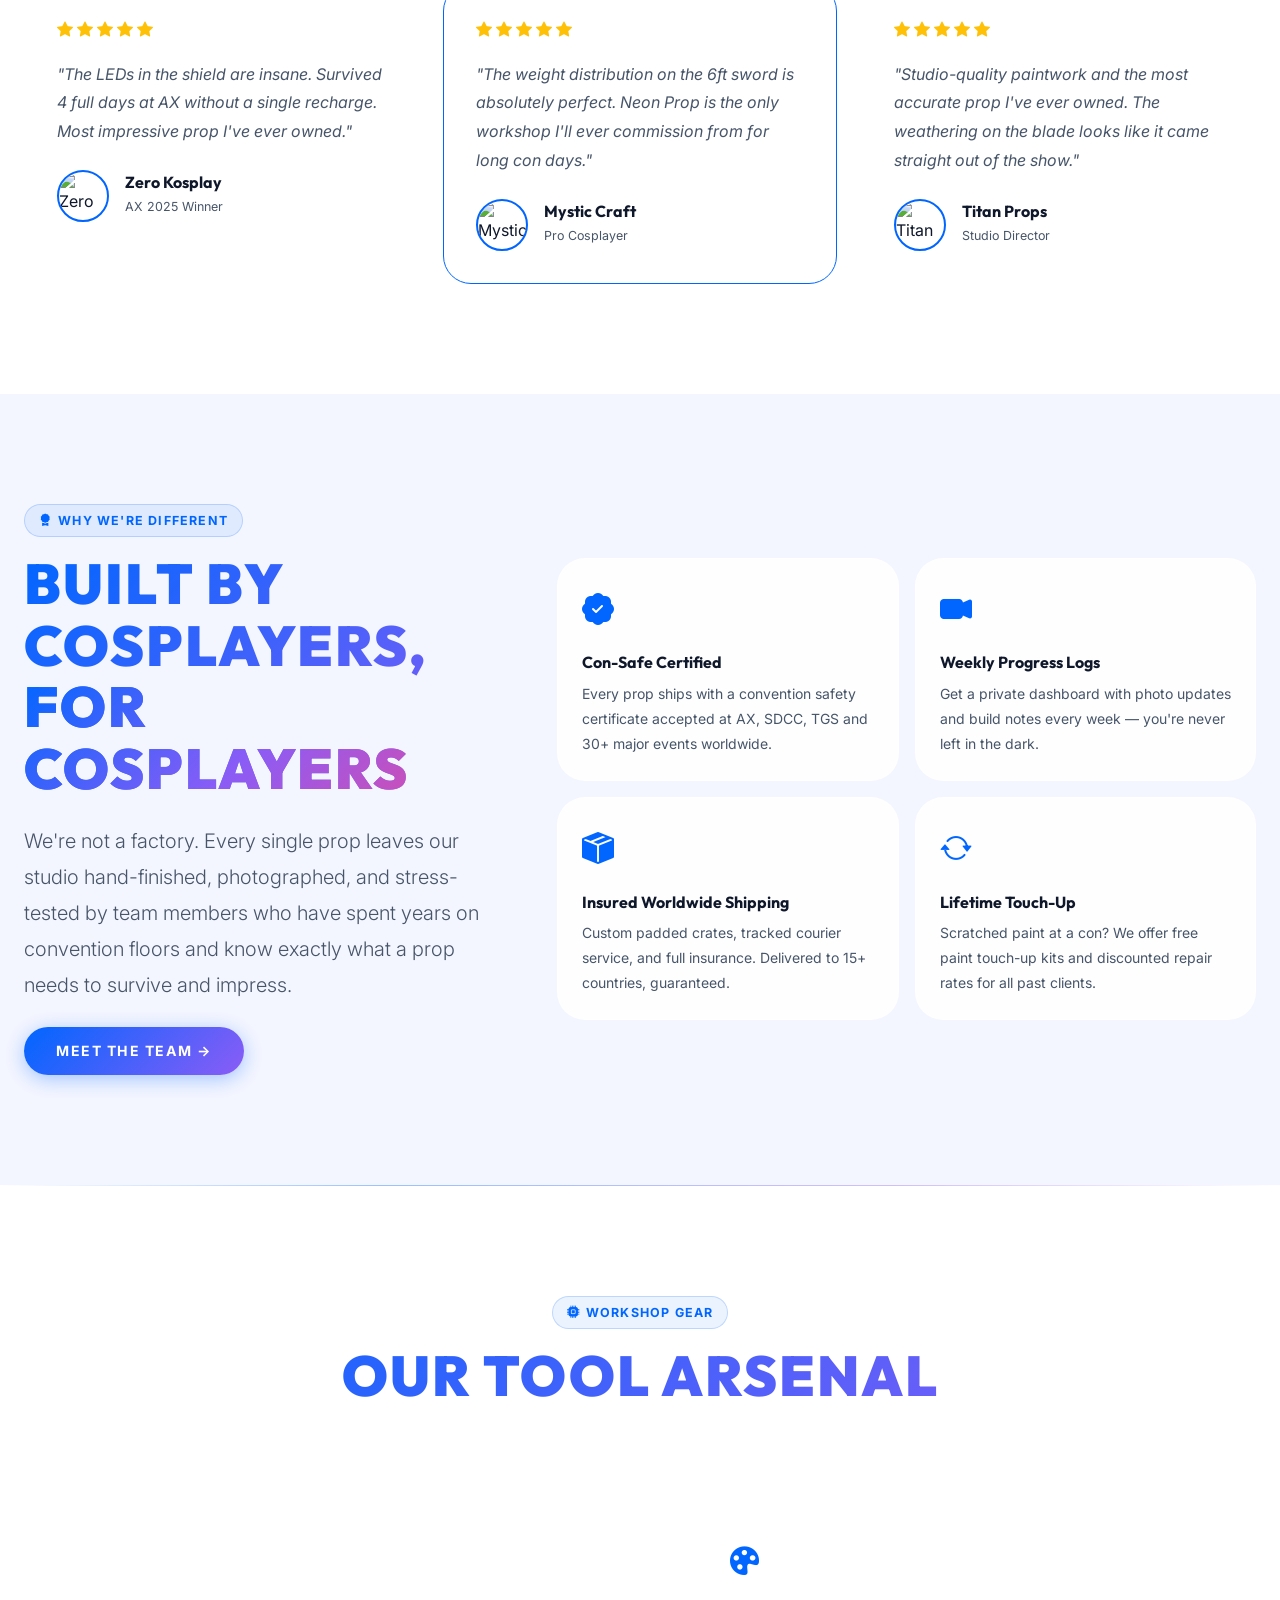
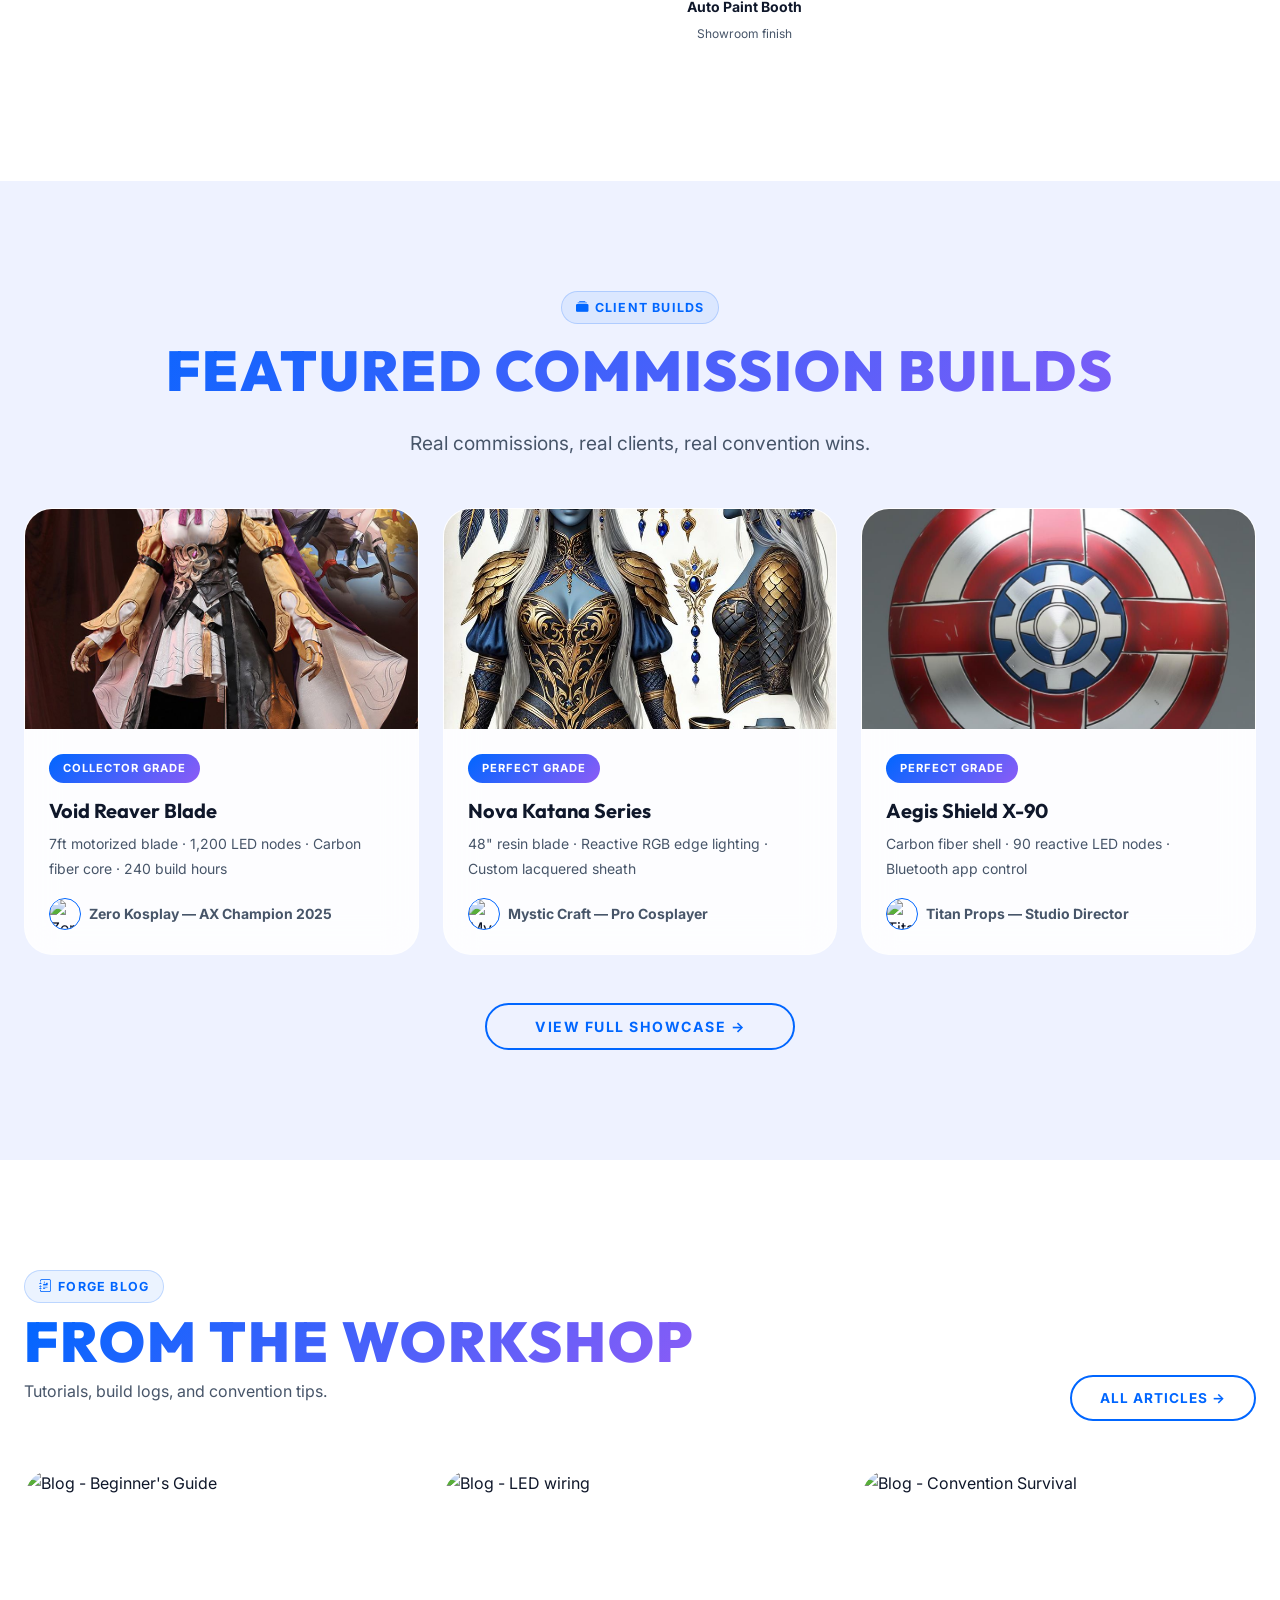
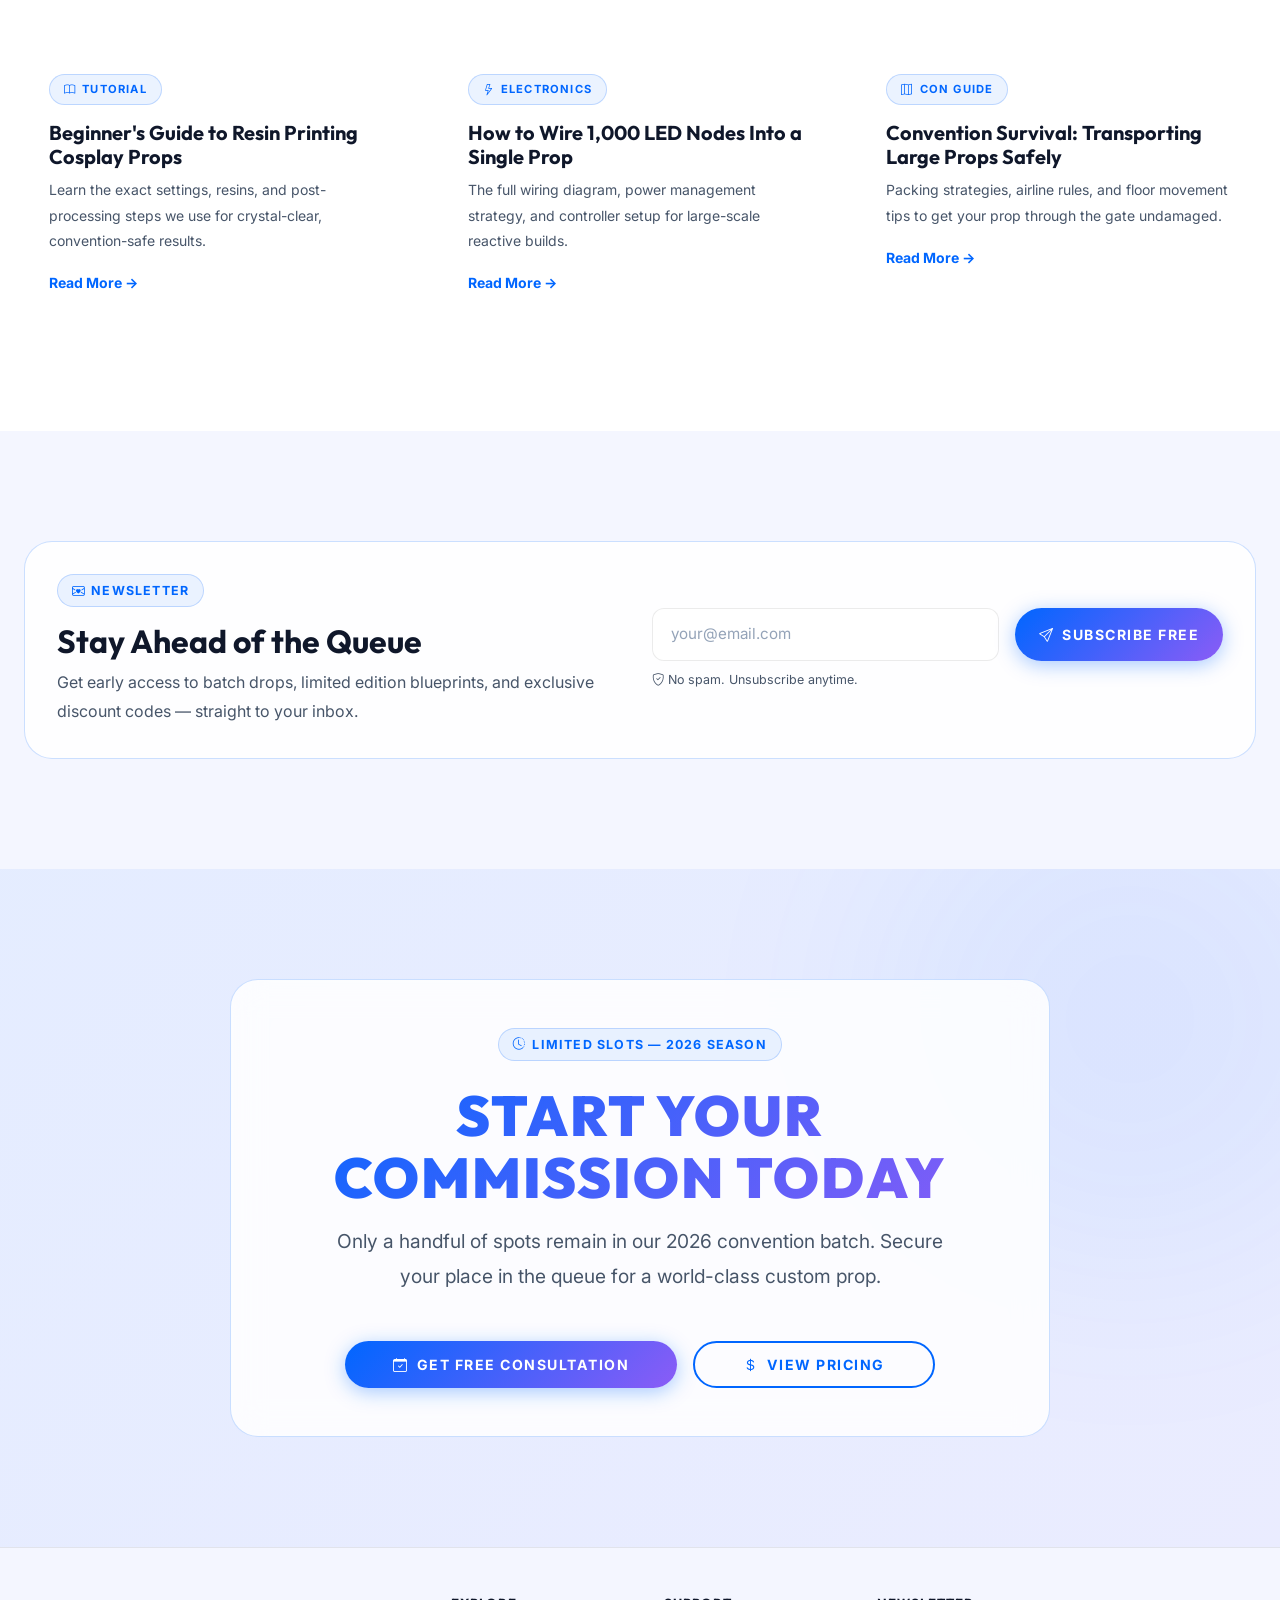
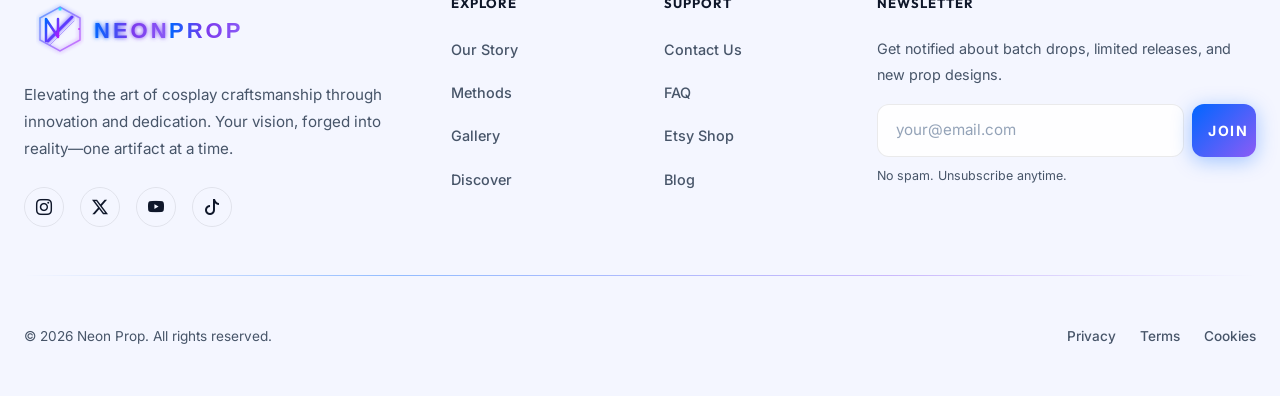
==== commit 291e4133: "Icon change" ====
--- a/index.html
+++ b/index.html
@@ -4,7 +4,7 @@
 <head>
     <meta charset="UTF-8">
     <meta name="viewport" content="width=device-width, initial-scale=1.0">
-    <title>Neon Prop Studio | Anime &amp; Cosplay Prop Maker</title>
+    <title>Neon Prop | Anime &amp; Cosplay Prop Maker</title>
     <meta name="description"
         content="Premium anime and cosplay prop maker specializing in cyber-samurai swords, high-tech shields, and custom commission pieces. Worldwide shipping available.">
     <meta name="keywords"
@@ -380,9 +380,9 @@
     <!-- Navbar -->
     <nav class="navbar navbar-expand-lg navbar-custom fixed-top" role="navigation" aria-label="Main Navigation">
         <div class="container">
-            <a class="navbar-brand" href="index.html" aria-label="Neon Prop Studio Home">
-                <img src="assets/images/logo.svg" alt="Neon Prop Studio" height="44" class="d-block"
-                    style="max-width:180px;">
+            <a class="navbar-brand" href="index.html" aria-label="Neon Prop Home">
+                <img src="assets/images/logo.svg" alt="Neon Prop" height="44" class="d-block"
+                    style="max-width:220px;">
             </a>
 
             <button class="navbar-toggler" type="button" data-bs-toggle="collapse" data-bs-target="#navContent"
@@ -1172,7 +1172,7 @@
             <div class="row g-5">
                 <div class="col-lg-4 col-md-6">
                     <a href="index.html" class="text-decoration-none d-inline-block mb-3">
-                        <img src="assets/images/logo.svg" alt="Neon Prop Studio" height="52" style="max-width:200px;">
+                        <img src="assets/images/logo.svg" alt="Neon Prop" height="52" style="max-width:250px;">
                     </a>
                     <p class="text-muted mb-4" style="font-size:0.95rem;">Elevating the art of cosplay craftsmanship
                         through innovation and dedication. Your vision, forged into reality—one artifact at a time.</p>
@@ -1223,7 +1223,7 @@
             <hr class="divider-gradient my-5">
             <div class="d-flex flex-wrap justify-content-between align-items-center gap-3 text-muted"
                 style="font-size:0.85rem;">
-                <p class="mb-0">&copy; 2026 Neon Prop Studio. All rights reserved.</p>
+                <p class="mb-0">&copy; 2026 Neon Prop. All rights reserved.</p>
                 <div class="d-flex gap-4">
                     <a href="#" class="footer-link" style="font-size:0.85rem;">Privacy</a>
                     <a href="#" class="footer-link" style="font-size:0.85rem;">Terms</a>
--- a/assets/css/style.css
+++ b/assets/css/style.css
@@ -236,10 +236,12 @@
 
 /* 1024px navbar alignment fix */
 @media (min-width: 992px) and (max-width: 1199.98px) {
-    .nav-link { padding: 8px 10px !important; font-size: 0.78rem; letter-spacing: 0.5px; }
-    .btn-premium, .btn-neon { padding: 10px 18px; font-size: 0.78rem; white-space: nowrap; }
-    .btn-login { padding: 6px 12px; font-size: 0.78rem; white-space: nowrap; }
-    .navbar-brand img { height: 38px !important; }
+    .nav-link { padding: 8px 6px !important; font-size: 0.72rem; letter-spacing: 0.5px; }
+    .btn-premium, .btn-neon { padding: 8px 16px; font-size: 0.72rem; white-space: nowrap; }
+    .btn-login { padding: 6px 10px; font-size: 0.72rem; white-space: nowrap; }
+    .navbar-brand img { height: 32px !important; }
+    .navbar-brand { font-size: 1.3rem !important; }
+    .d-flex.align-items-center.gap-3 { gap: 8px !important; }
 }
 
 .btn-login {
@@ -483,6 +485,7 @@
     color: var(--text-main) !important;
     transition: var(--transition-fast);
     font-size: 0.95rem;
+    width: 100%;
 }
 .form-control-premium:focus {
     box-shadow: 0 0 0 3px var(--primary-glow) !important;
--- a/assets/css/dark-mode.css
+++ b/assets/css/dark-mode.css
@@ -1,159 +1,167 @@
-/* 
-   Neon Prop Studio — Enhanced Dark Mode v2.0
-   Applied via [data-theme="dark"] on <html>
-*/
-
-[data-theme="dark"] {
-    /* ── Core Palette ── */
-    --primary-neon: #00F2FF;
-    --primary-glow: rgba(0, 242, 255, 0.3);
-    --secondary-neon: #BC13FE;
-    --secondary-glow: rgba(188, 19, 254, 0.25);
-    --accent-cyan: #00F2FF;
-    --accent-pink: #FF2D78;
-    --accent-gold: #FFCA28;
-
-    /* ── Surfaces ── */
-    --bg-main: #060A14;
-    --bg-alt: #0A0F1E;
-    --bg-card: rgba(12, 18, 35, 0.9);
-    --bg-section-alt: #0D1428;
-    --text-main: #E8F0FF;
-    --text-muted: #8BA3CC;
-    --text-subtle: #4A6080;
-    --border-color: rgba(0, 242, 255, 0.08);
-    --border-accent: rgba(0, 242, 255, 0.2);
-
-    --glass-bg: rgba(8, 14, 28, 0.75);
-    --glass-border: rgba(0, 242, 255, 0.12);
-    --glass-shadow: 0 8px 32px rgba(0, 0, 0, 0.6);
-    --nav-scrolled-bg: rgba(6, 10, 20, 0.92);
-
-    /* ── Gradients ── */
-    --grad-primary: linear-gradient(135deg, #00F2FF, #BC13FE);
-    --grad-secondary: linear-gradient(135deg, #00C3FF, #00F2FF);
-    --grad-warm: linear-gradient(135deg, #FFCA28, #FF2D78);
-    --grad-neon: linear-gradient(135deg, #00F2FF 0%, #BC13FE 50%, #FF2D78 100%);
-    --grad-card: linear-gradient(145deg, rgba(12, 18, 35, 0.95), rgba(8, 14, 28, 0.8));
-
-    /* ── Shadows ── */
-    --shadow-sm: 0 4px 16px rgba(0, 0, 0, 0.4);
-    --shadow-md: 0 8px 30px rgba(0, 0, 0, 0.55);
-    --shadow-lg: 0 20px 60px rgba(0, 0, 0, 0.8);
-    --shadow-glow: 0 0 30px rgba(0, 242, 255, 0.25);
-    --shadow-glow-intense: 0 0 50px rgba(0, 242, 255, 0.4), 0 0 100px rgba(188, 19, 254, 0.2);
-}
-
-/* ── Dark Mode Component Overrides ── */
-[data-theme="dark"] .navbar-custom {
-    background: transparent;
-}
-
-[data-theme="dark"] .navbar-custom.scrolled {
-    background: rgba(6, 10, 20, 0.94) !important;
-    border-bottom-color: rgba(0, 242, 255, 0.1);
-}
-
-[data-theme="dark"] .navbar-collapse {
-    background: rgba(6, 10, 20, 0.98);
-    border-color: var(--glass-border);
-    color: var(--text-main);
-}
-
-[data-theme="dark"] .glass-card {
-    background: var(--bg-card);
-    border-color: var(--glass-border);
-    box-shadow: var(--glass-shadow);
-}
-
-[data-theme="dark"] .glass-card:hover {
-    border-color: var(--border-accent);
-    box-shadow: var(--shadow-glow), 0 20px 60px rgba(0, 0, 0, 0.7);
-}
-
-[data-theme="dark"] .footer {
-    background: var(--bg-alt);
-    border-top-color: var(--border-color);
-}
-
-[data-theme="dark"] .form-control-premium {
-    background: rgba(12, 18, 35, 0.8) !important;
-    border-color: var(--border-color) !important;
-    color: var(--text-main) !important;
-}
-
-[data-theme="dark"] .form-control-premium:focus {
-    border-color: var(--primary-neon) !important;
-    background: rgba(12, 18, 35, 1) !important;
-}
-
-[data-theme="dark"] .skeleton {
-    background: linear-gradient(90deg, #0a0f1e 25%, #111827 50%, #0a0f1e 75%);
-    background-size: 200% 100%;
-}
-
-[data-theme="dark"] .progress {
-    background: rgba(0, 242, 255, 0.08);
-}
-
-[data-theme="dark"] .btn-theme-toggle {
-    border-color: var(--glass-border);
-    color: var(--text-main);
-}
-
-[data-theme="dark"] .btn-theme-toggle:hover {
-    border-color: var(--primary-neon);
-    color: var(--primary-neon);
-}
-
-[data-theme="dark"] .btn-login {
-    color: var(--text-main);
-}
-
-[data-theme="dark"] .btn-login:hover {
-    background: rgba(0, 242, 255, 0.08);
-    color: var(--primary-neon) !important;
-}
-
-[data-theme="dark"] table.table-dark {
-    --bs-table-bg: transparent;
-    --bs-table-border-color: var(--border-color);
-}
-
-/* Neon glow text for headings in dark mode */
-[data-theme="dark"] .stat-number {
-    background: var(--grad-primary);
-    -webkit-background-clip: text;
-    -webkit-text-fill-color: transparent;
-    background-clip: text;
-    filter: drop-shadow(0 0 8px rgba(0, 242, 255, 0.5));
-}
-
-/* Section backgrounds */
-[data-theme="dark"] .bg-alt {
-    background: var(--bg-alt);
-}
-
-[data-theme="dark"] .bg-alt-trigger {
-    background: var(--bg-section-alt);
-}
-
-/* Card image hover glow effect */
-[data-theme="dark"] .img-card-hover {
-    filter: drop-shadow(0 0 15px rgba(0, 242, 255, 0.2));
-}
-
-/* Nav link dark highlight */
-[data-theme="dark"] .nav-link {
-    color: var(--text-main) !important;
-}
-
-[data-theme="dark"] .nav-link:hover,
-[data-theme="dark"] .nav-link.active {
-    color: var(--primary-neon) !important;
-}
-
-/* Tab divider */
-[data-theme="dark"] .divider-gradient {
-    background: linear-gradient(90deg, transparent, var(--primary-neon) 30%, var(--secondary-neon) 70%, transparent);
-}+/* 
+   Neon Prop Studio — Enhanced Dark Mode v2.0
+   Applied via [data-theme="dark"] on <html>
+*/
+
+[data-theme="dark"] {
+    /* ── Core Palette ── */
+    --primary-neon: #00F2FF;
+    --primary-glow: rgba(0, 242, 255, 0.3);
+    --secondary-neon: #BC13FE;
+    --secondary-glow: rgba(188, 19, 254, 0.25);
+    --accent-cyan: #00F2FF;
+    --accent-pink: #FF2D78;
+    --accent-gold: #FFCA28;
+
+    /* ── Surfaces ── */
+    --bg-main: #060A14;
+    --bg-alt: #0A0F1E;
+    --bg-card: rgba(12, 18, 35, 0.9);
+    --bg-section-alt: #0D1428;
+    --text-main: #E8F0FF;
+    --text-muted: #8BA3CC;
+    --text-subtle: #4A6080;
+    --border-color: rgba(0, 242, 255, 0.08);
+    --border-accent: rgba(0, 242, 255, 0.2);
+
+    --glass-bg: rgba(8, 14, 28, 0.75);
+    --glass-border: rgba(0, 242, 255, 0.12);
+    --glass-shadow: 0 8px 32px rgba(0, 0, 0, 0.6);
+    --nav-scrolled-bg: rgba(6, 10, 20, 0.92);
+
+    /* ── Gradients ── */
+    --grad-primary: linear-gradient(135deg, #00F2FF, #BC13FE);
+    --grad-secondary: linear-gradient(135deg, #00C3FF, #00F2FF);
+    --grad-warm: linear-gradient(135deg, #FFCA28, #FF2D78);
+    --grad-neon: linear-gradient(135deg, #00F2FF 0%, #BC13FE 50%, #FF2D78 100%);
+    --grad-card: linear-gradient(145deg, rgba(12, 18, 35, 0.95), rgba(8, 14, 28, 0.8));
+
+    /* ── Shadows ── */
+    --shadow-sm: 0 4px 16px rgba(0, 0, 0, 0.4);
+    --shadow-md: 0 8px 30px rgba(0, 0, 0, 0.55);
+    --shadow-lg: 0 20px 60px rgba(0, 0, 0, 0.8);
+    --shadow-glow: 0 0 30px rgba(0, 242, 255, 0.25);
+    --shadow-glow-intense: 0 0 50px rgba(0, 242, 255, 0.4), 0 0 100px rgba(188, 19, 254, 0.2);
+}
+
+/* ── Dark Mode Component Overrides ── */
+[data-theme="dark"] .navbar-custom {
+    background: transparent;
+}
+
+[data-theme="dark"] .navbar-custom.scrolled {
+    background: rgba(6, 10, 20, 0.94) !important;
+    border-bottom-color: rgba(0, 242, 255, 0.1);
+}
+
+[data-theme="dark"] .navbar-collapse {
+    background: rgba(6, 10, 20, 0.98);
+    border-color: var(--glass-border);
+    color: var(--text-main);
+}
+
+[data-theme="dark"] .glass-card {
+    background: var(--bg-card);
+    border-color: var(--glass-border);
+    box-shadow: var(--glass-shadow);
+}
+
+[data-theme="dark"] .glass-card:hover {
+    border-color: var(--border-accent);
+    box-shadow: var(--shadow-glow), 0 20px 60px rgba(0, 0, 0, 0.7);
+}
+
+[data-theme="dark"] .footer {
+    background: var(--bg-alt);
+    border-top-color: var(--border-color);
+}
+
+[data-theme="dark"] .form-control-premium {
+    background: rgba(12, 18, 35, 0.8) !important;
+    border-color: var(--border-color) !important;
+    color: var(--text-main) !important;
+}
+
+[data-theme="dark"] .form-control-premium:focus {
+    border-color: var(--primary-neon) !important;
+    background: rgba(12, 18, 35, 1) !important;
+}
+
+[data-theme="dark"] .skeleton {
+    background: linear-gradient(90deg, #0a0f1e 25%, #111827 50%, #0a0f1e 75%);
+    background-size: 200% 100%;
+}
+
+[data-theme="dark"] .progress {
+    background: rgba(0, 242, 255, 0.08);
+}
+
+[data-theme="dark"] .btn-theme-toggle {
+    border-color: var(--glass-border);
+    color: var(--text-main);
+}
+
+[data-theme="dark"] .btn-theme-toggle:hover {
+    border-color: var(--primary-neon);
+    color: var(--primary-neon);
+}
+
+[data-theme="dark"] .btn-login {
+    color: var(--text-main);
+}
+
+[data-theme="dark"] .btn-login:hover {
+    background: rgba(0, 242, 255, 0.08);
+    color: var(--primary-neon) !important;
+}
+
+[data-theme="dark"] table.table-dark {
+    --bs-table-bg: transparent;
+    --bs-table-border-color: var(--border-color);
+}
+
+/* Neon glow text for headings in dark mode */
+[data-theme="dark"] .stat-number {
+    background: var(--grad-primary);
+    -webkit-background-clip: text;
+    -webkit-text-fill-color: transparent;
+    background-clip: text;
+    filter: drop-shadow(0 0 8px rgba(0, 242, 255, 0.5));
+}
+
+/* Section backgrounds */
+[data-theme="dark"] .bg-alt {
+    background: var(--bg-alt);
+}
+
+[data-theme="dark"] .bg-alt-trigger {
+    background: var(--bg-section-alt);
+}
+
+/* Card image hover glow effect */
+[data-theme="dark"] .img-card-hover {
+    filter: drop-shadow(0 0 15px rgba(0, 242, 255, 0.2));
+}
+
+/* Nav link dark highlight */
+[data-theme="dark"] .nav-link {
+    color: var(--text-main) !important;
+}
+
+[data-theme="dark"] .nav-link:hover,
+[data-theme="dark"] .nav-link.active {
+    color: var(--primary-neon) !important;
+}
+
+/* Tab divider */
+[data-theme="dark"] .divider-gradient {
+    background: linear-gradient(90deg, transparent, var(--primary-neon) 30%, var(--secondary-neon) 70%, transparent);
+}
+
+/* Ensure logo remains vibrant in dark mode */
+[data-theme="dark"] .navbar-brand img,
+[data-theme="dark"] .footer img,
+[data-theme="dark"] .auth-card img,
+[data-theme="dark"] img[src*="logo.svg"] {
+    filter: brightness(1.2) saturate(1.1) drop-shadow(0 0 10px rgba(0, 242, 255, 0.15));
+}
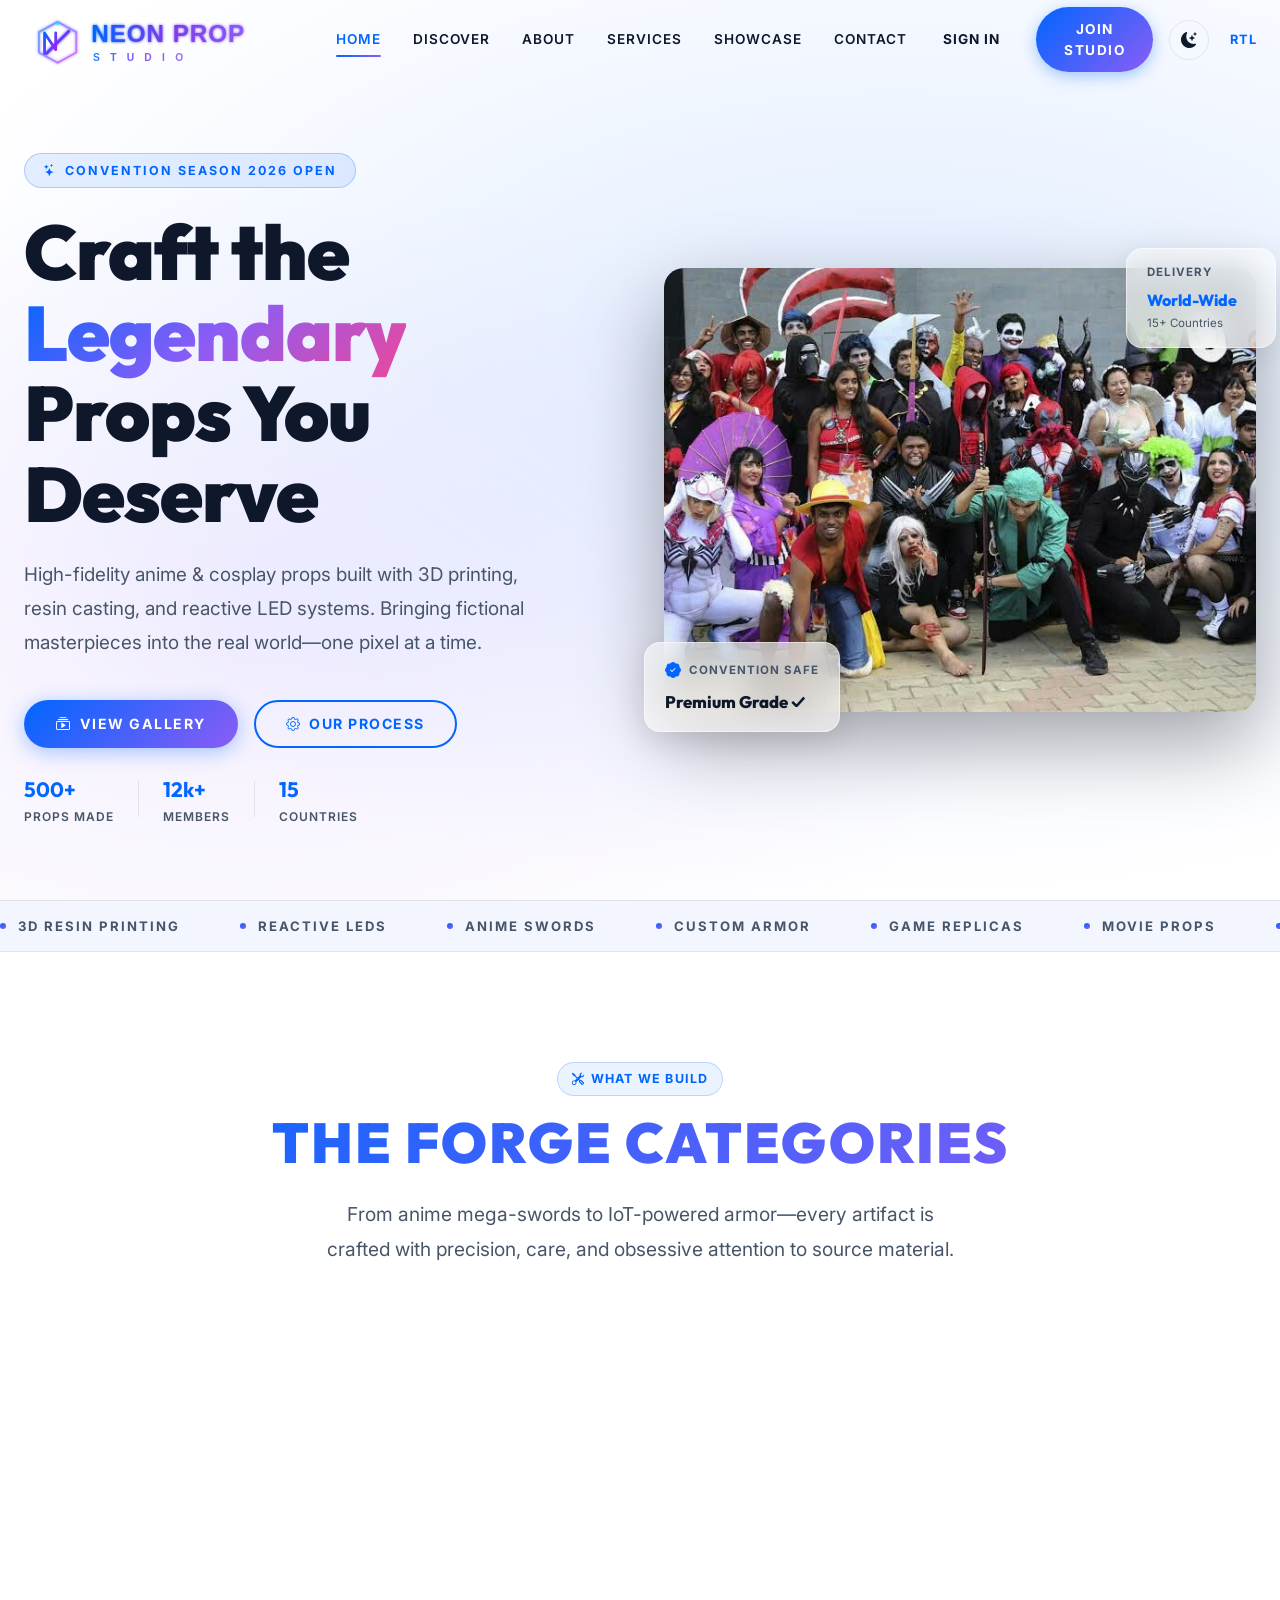
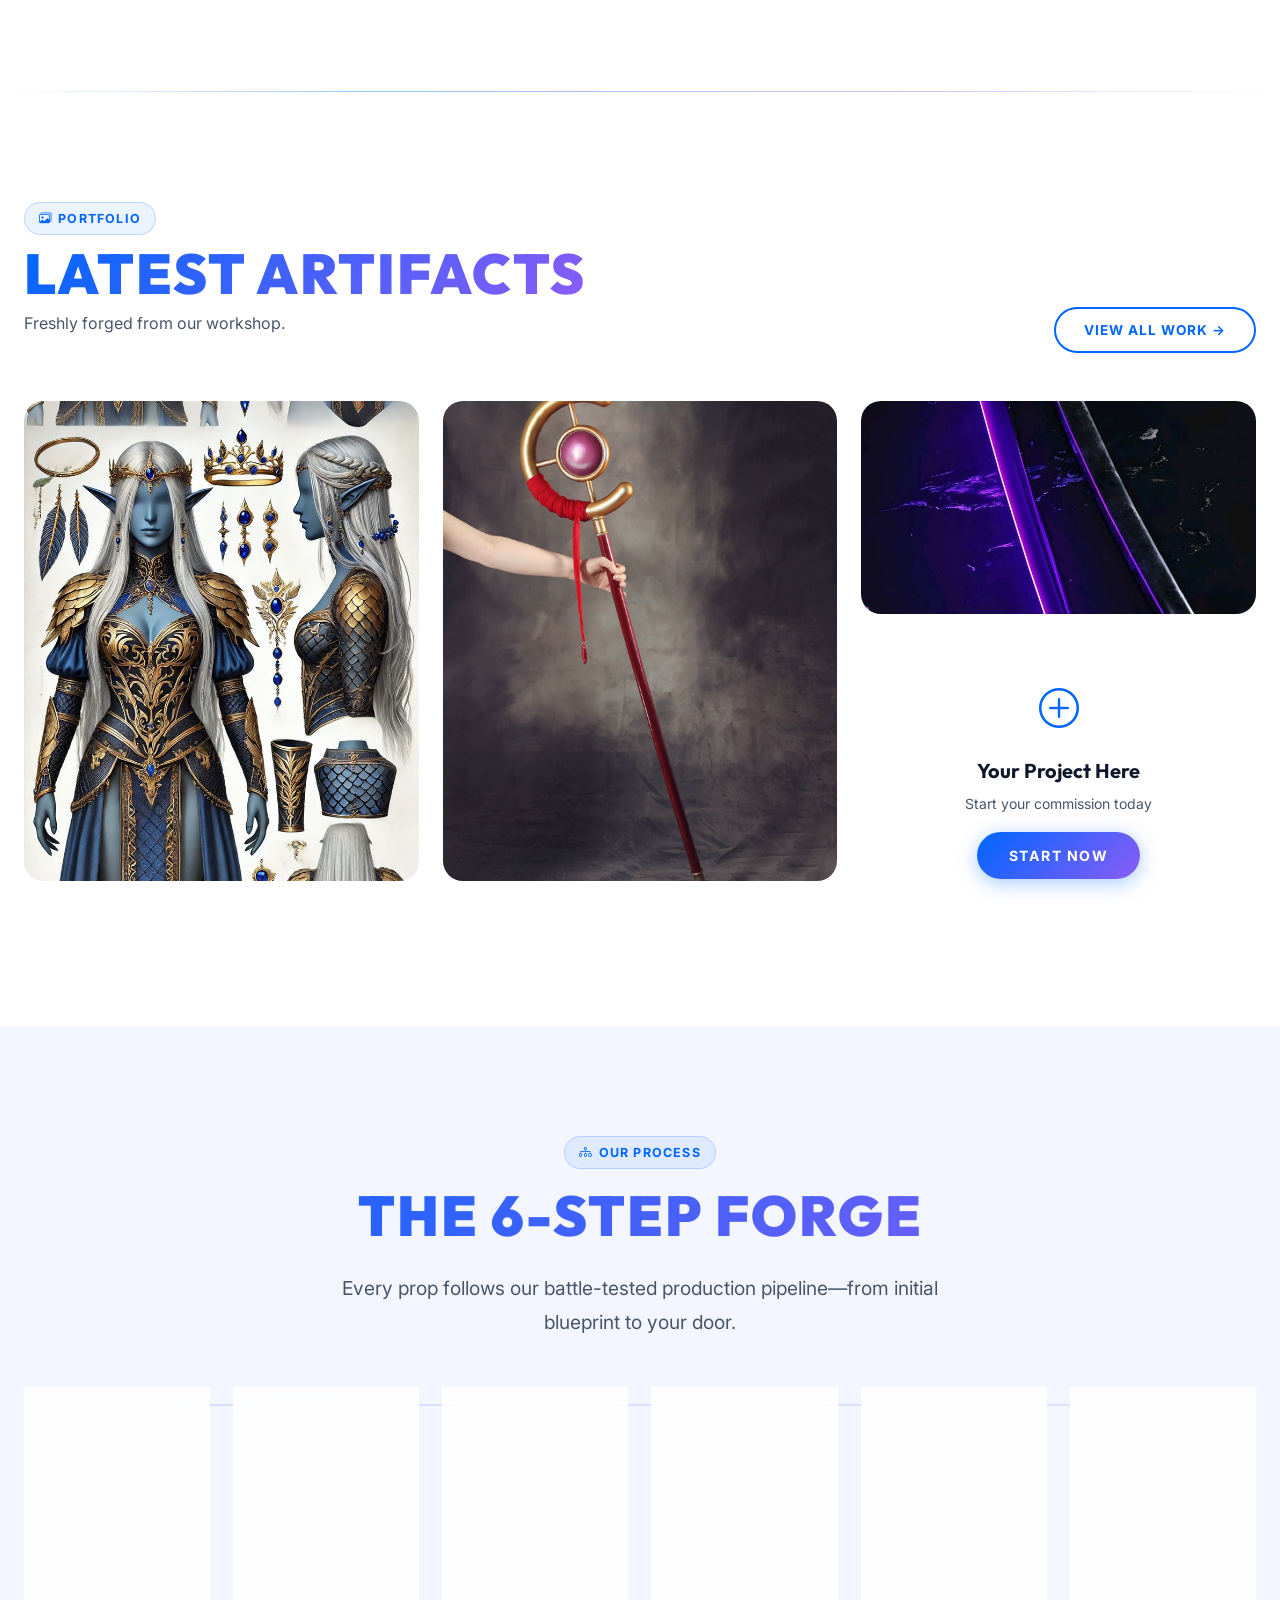
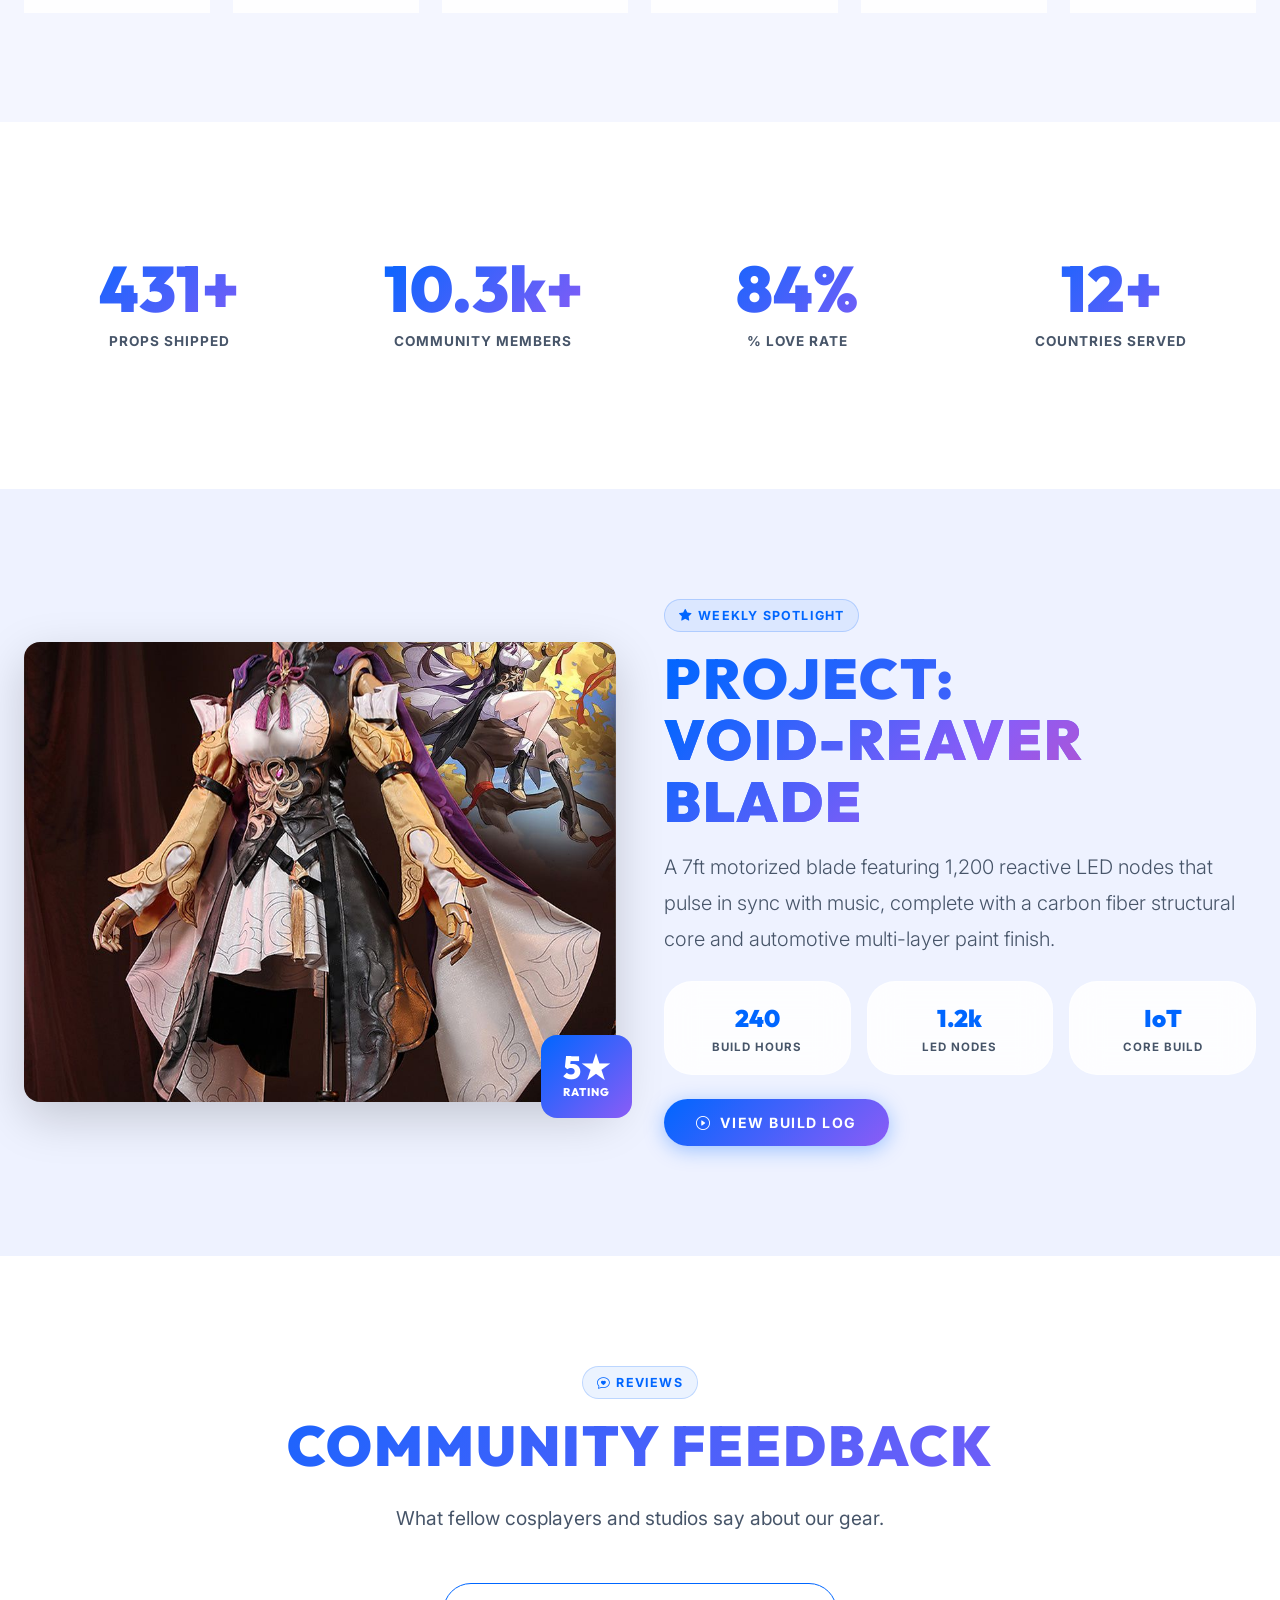
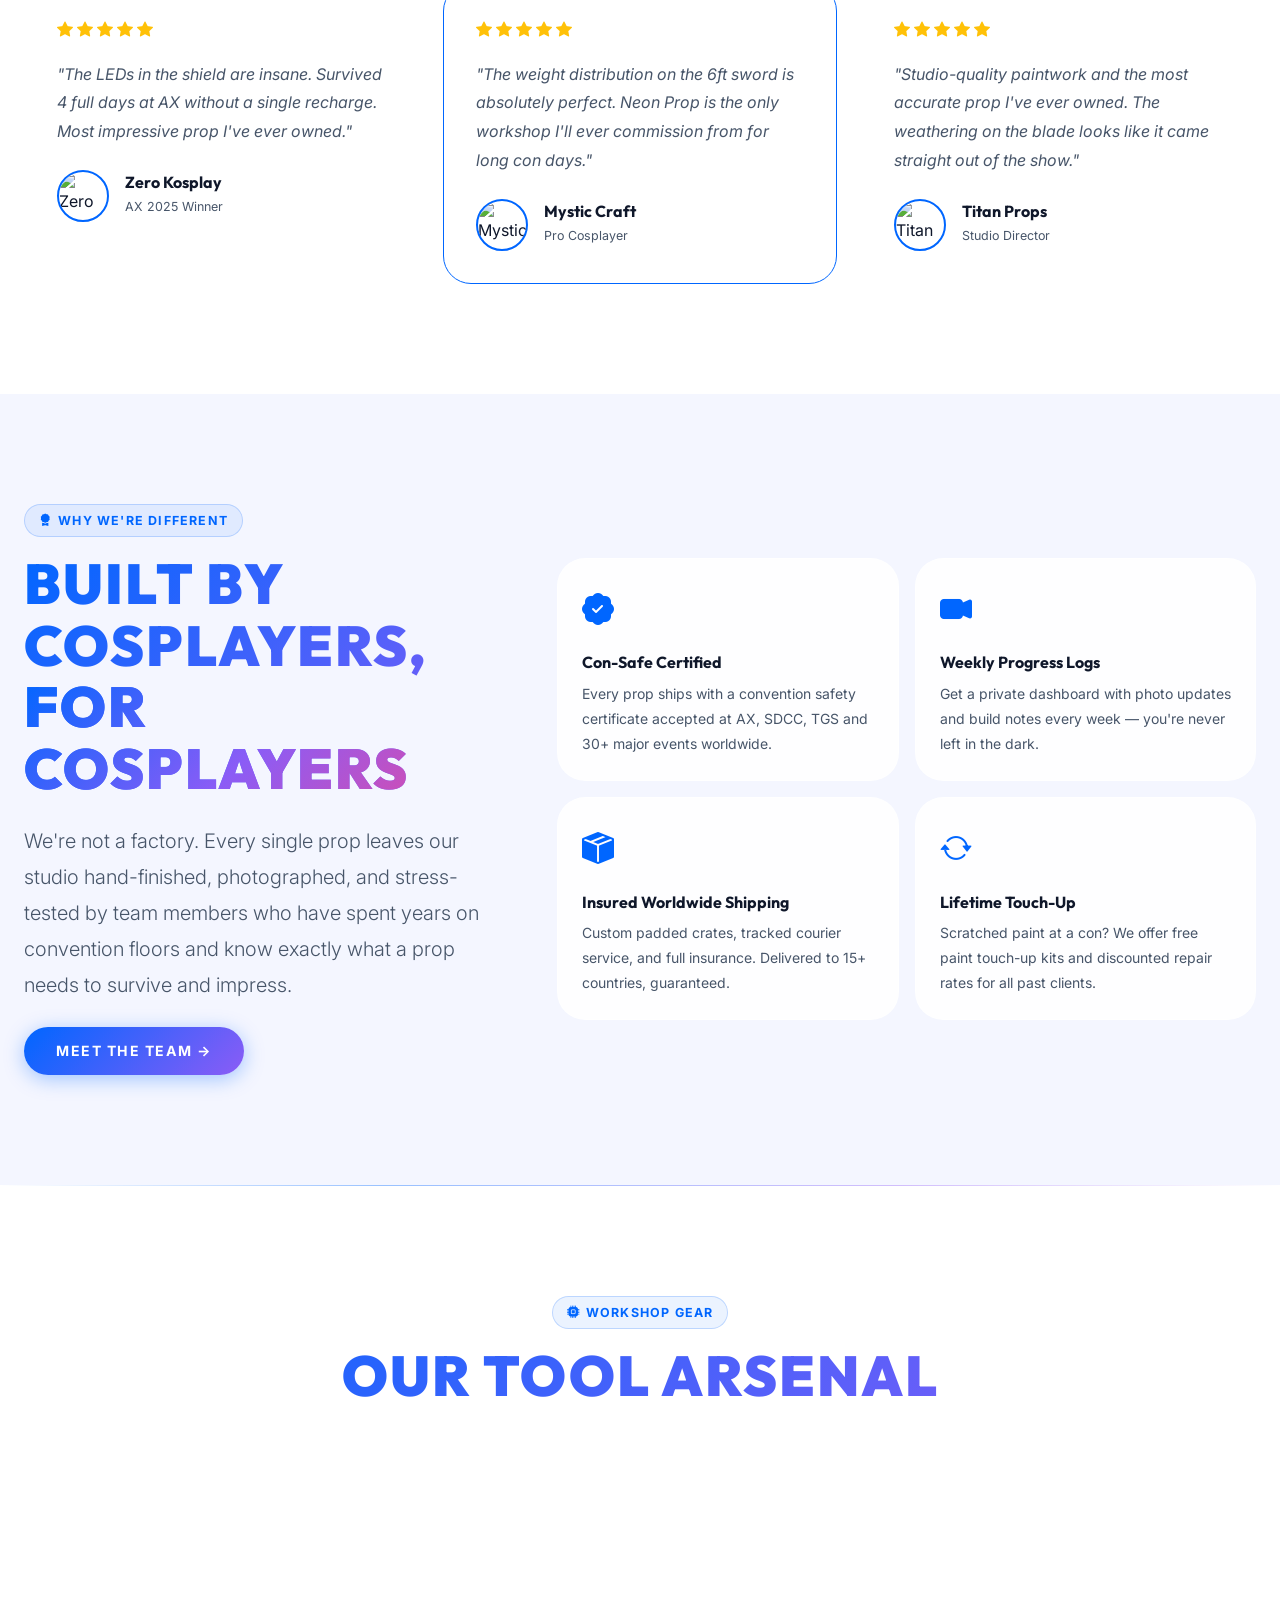
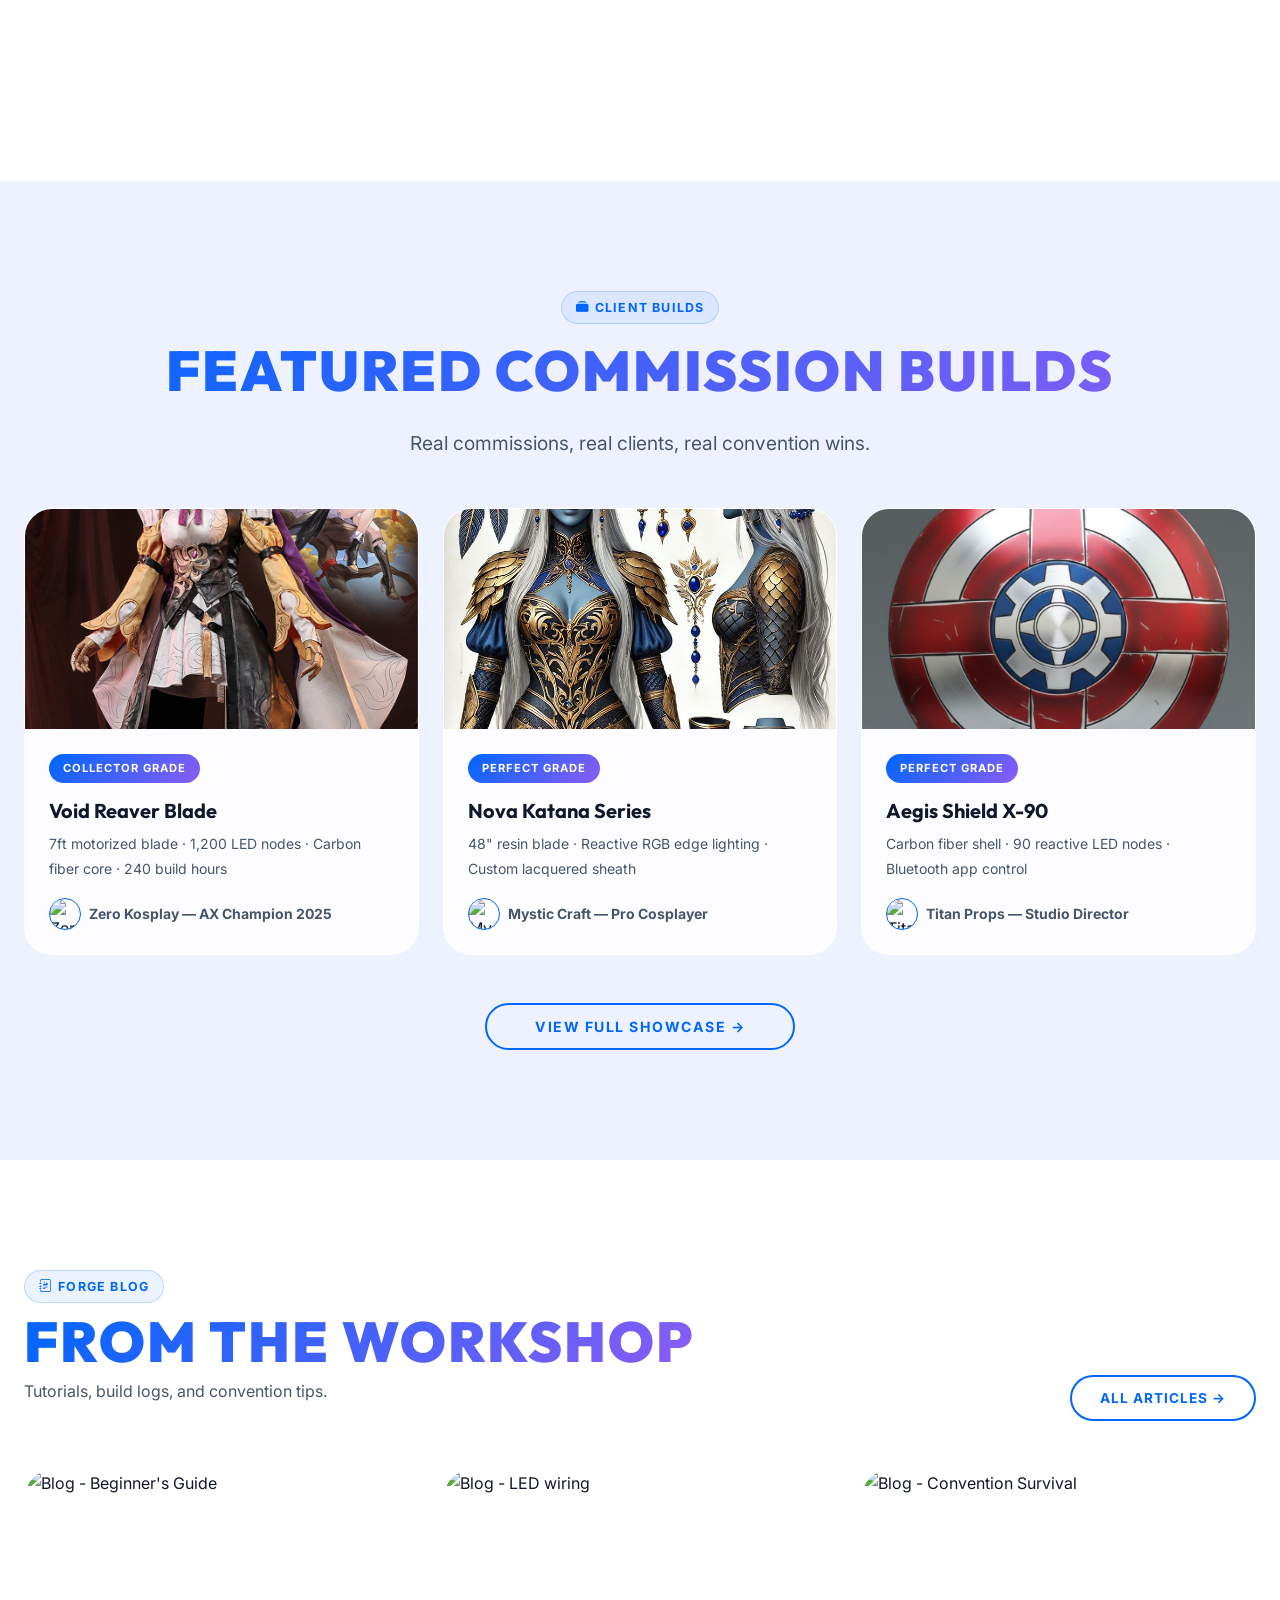
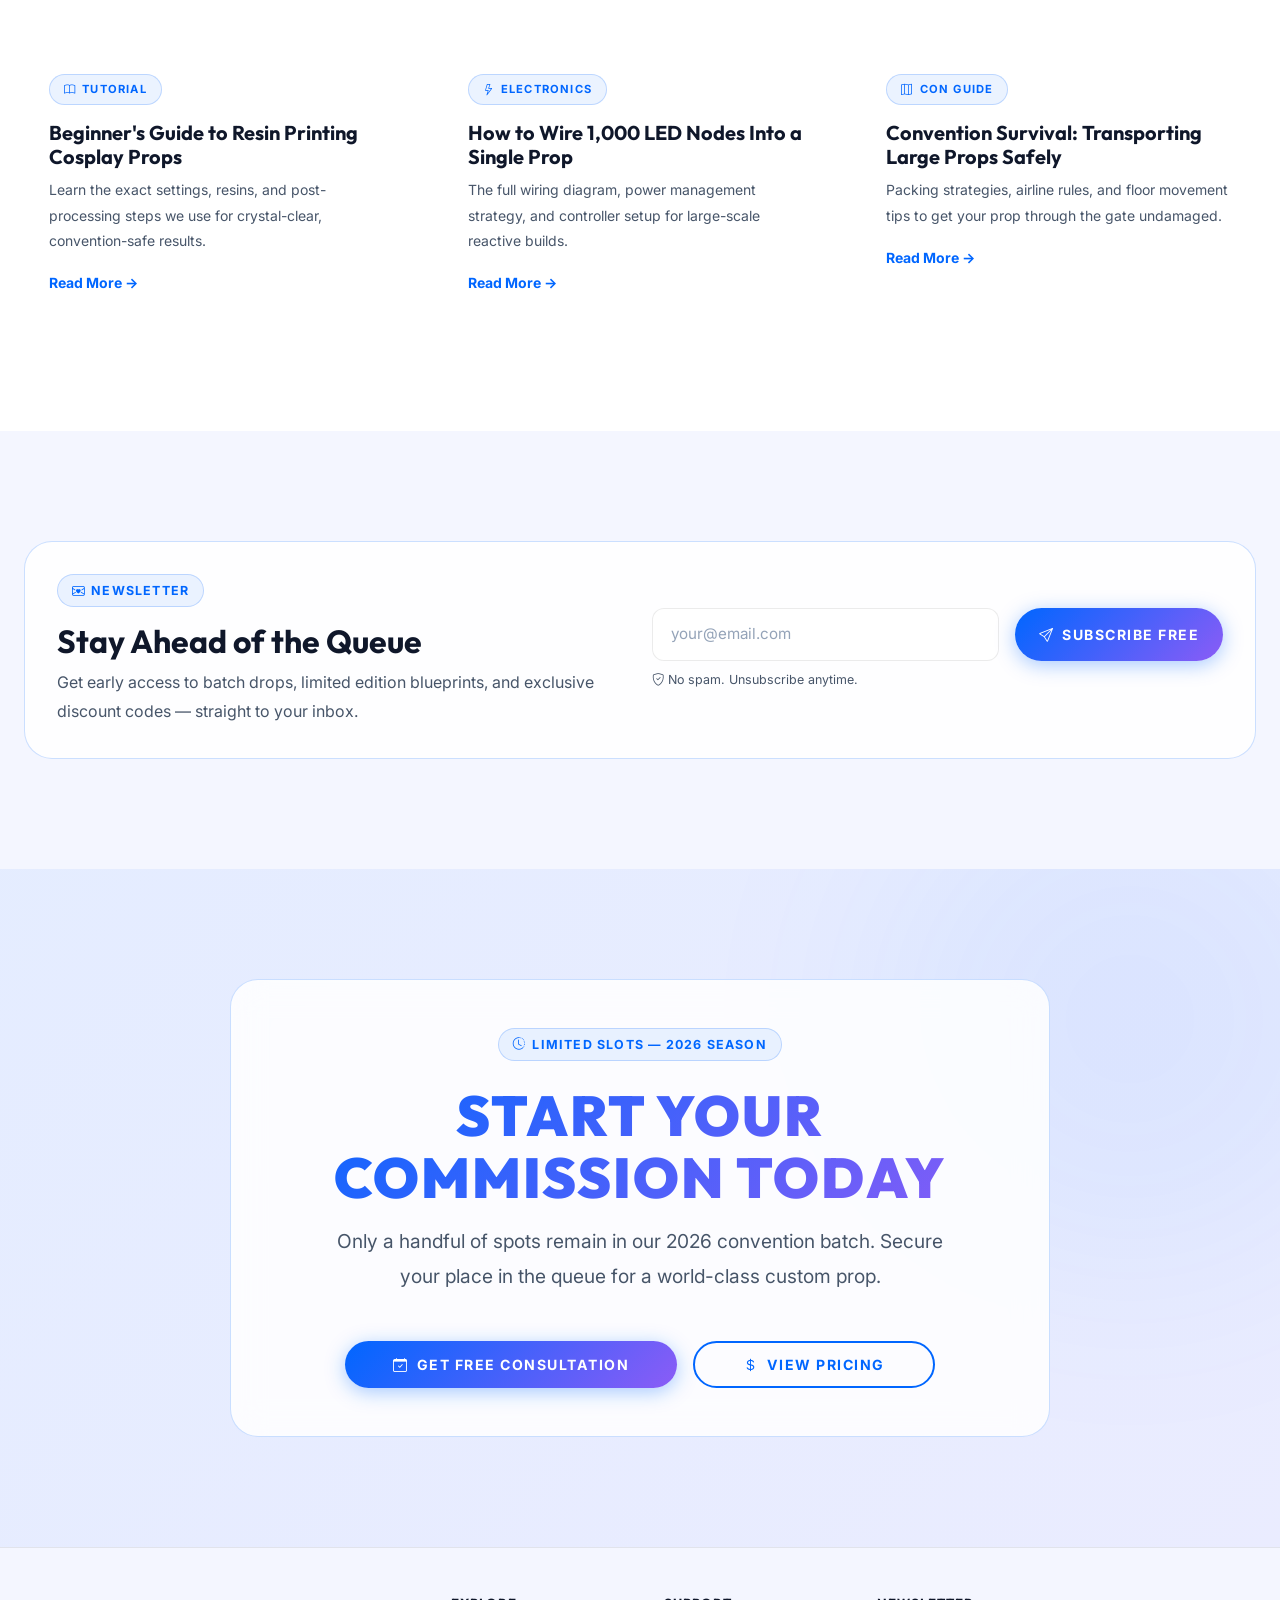
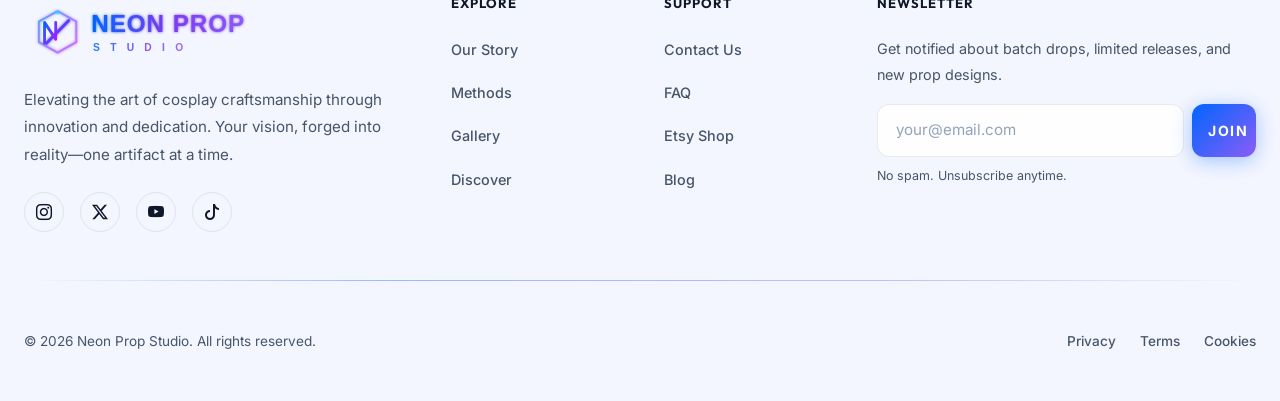
==== commit b481a5ad: "Icon change" ====
--- a/index.html
+++ b/index.html
@@ -4,7 +4,7 @@
 <head>
     <meta charset="UTF-8">
     <meta name="viewport" content="width=device-width, initial-scale=1.0">
-    <title>Neon Prop | Anime &amp; Cosplay Prop Maker</title>
+    <title>Neon Prop Studio | Anime &amp; Cosplay Prop Maker</title>
     <meta name="description"
         content="Premium anime and cosplay prop maker specializing in cyber-samurai swords, high-tech shields, and custom commission pieces. Worldwide shipping available.">
     <meta name="keywords"
@@ -380,9 +380,9 @@
     <!-- Navbar -->
     <nav class="navbar navbar-expand-lg navbar-custom fixed-top" role="navigation" aria-label="Main Navigation">
         <div class="container">
-            <a class="navbar-brand" href="index.html" aria-label="Neon Prop Home">
-                <img src="assets/images/logo.svg" alt="Neon Prop" height="44" class="d-block"
-                    style="max-width:220px;">
+            <a class="navbar-brand" href="index.html" aria-label="Neon Prop Studio Home">
+                <img src="assets/images/logo.svg" alt="Neon Prop Studio" height="52" class="d-block"
+                    style="max-width:280px;">
             </a>
 
             <button class="navbar-toggler" type="button" data-bs-toggle="collapse" data-bs-target="#navContent"
@@ -1172,7 +1172,7 @@
             <div class="row g-5">
                 <div class="col-lg-4 col-md-6">
                     <a href="index.html" class="text-decoration-none d-inline-block mb-3">
-                        <img src="assets/images/logo.svg" alt="Neon Prop" height="52" style="max-width:250px;">
+                        <img src="assets/images/logo.svg" alt="Neon Prop Studio" height="60" style="max-width:280px;">
                     </a>
                     <p class="text-muted mb-4" style="font-size:0.95rem;">Elevating the art of cosplay craftsmanship
                         through innovation and dedication. Your vision, forged into reality—one artifact at a time.</p>
@@ -1223,7 +1223,7 @@
             <hr class="divider-gradient my-5">
             <div class="d-flex flex-wrap justify-content-between align-items-center gap-3 text-muted"
                 style="font-size:0.85rem;">
-                <p class="mb-0">&copy; 2026 Neon Prop. All rights reserved.</p>
+                <p class="mb-0">&copy; 2026 Neon Prop Studio. All rights reserved.</p>
                 <div class="d-flex gap-4">
                     <a href="#" class="footer-link" style="font-size:0.85rem;">Privacy</a>
                     <a href="#" class="footer-link" style="font-size:0.85rem;">Terms</a>
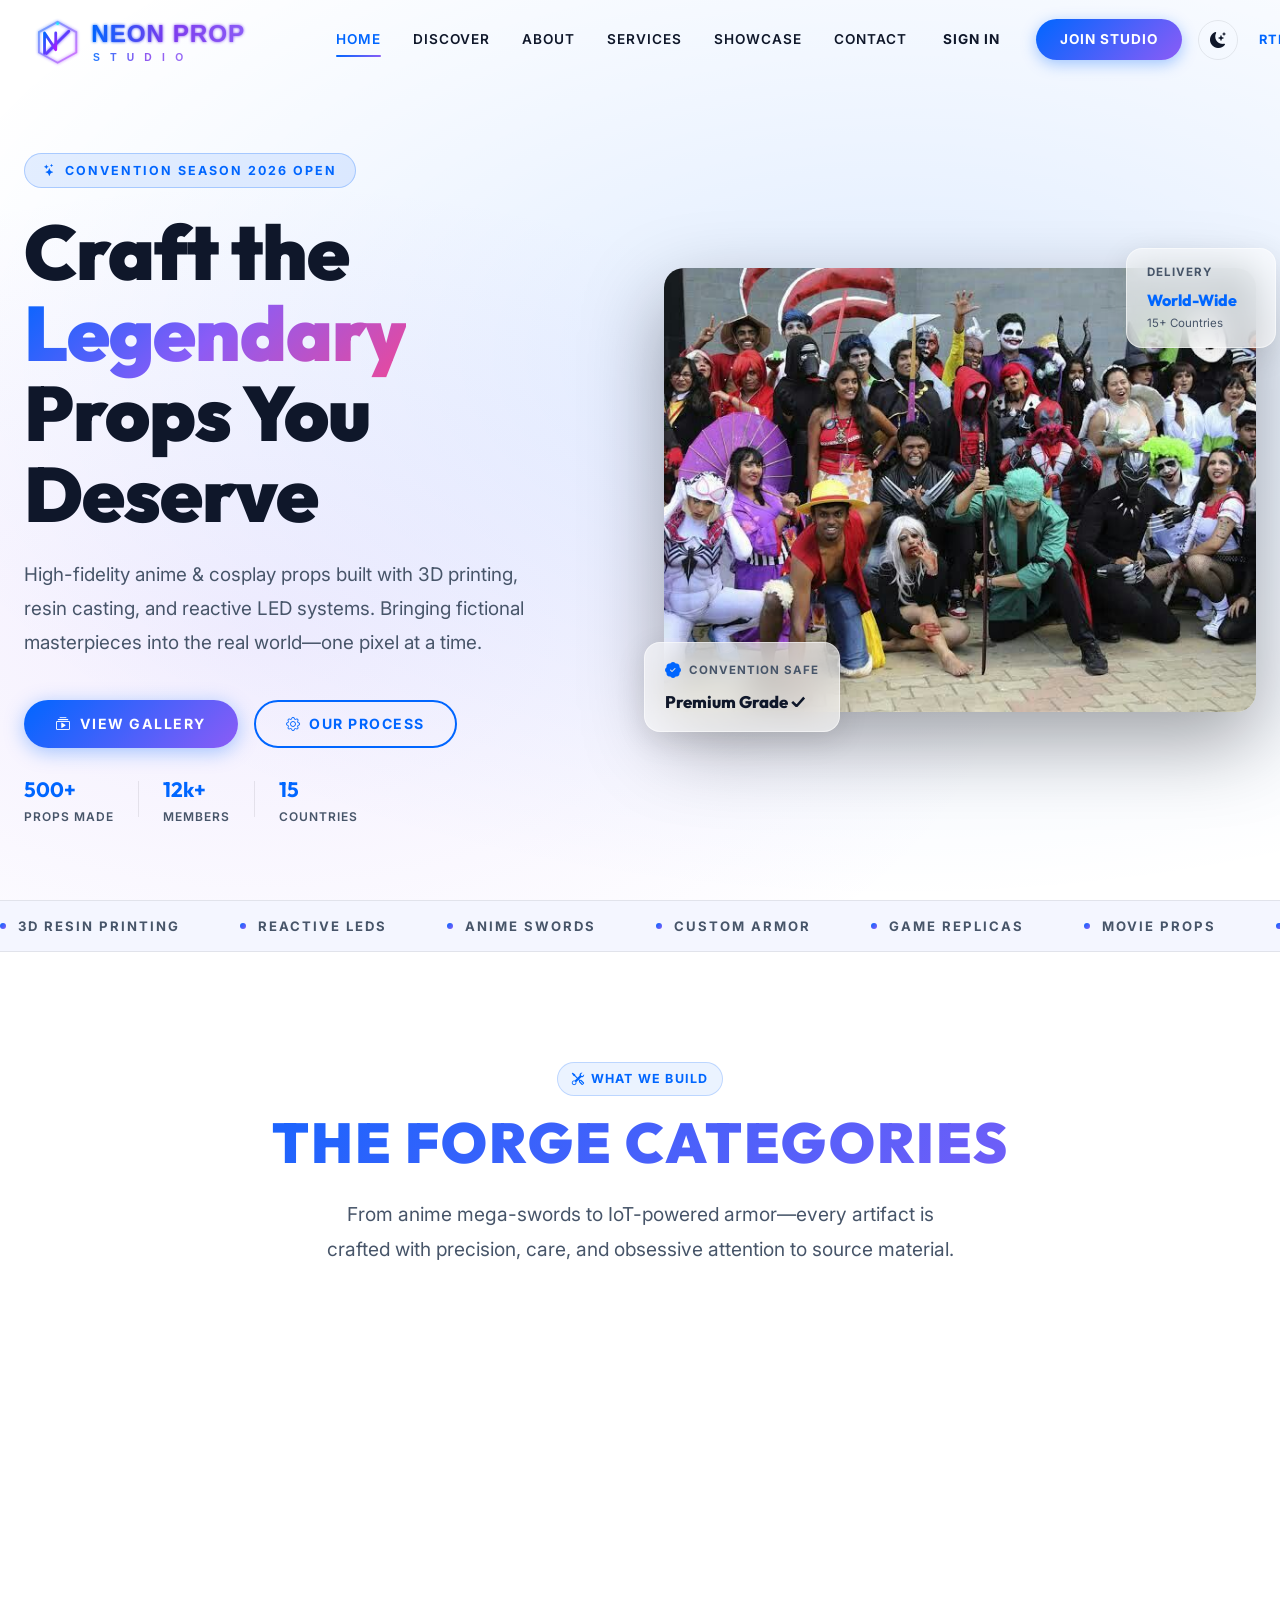
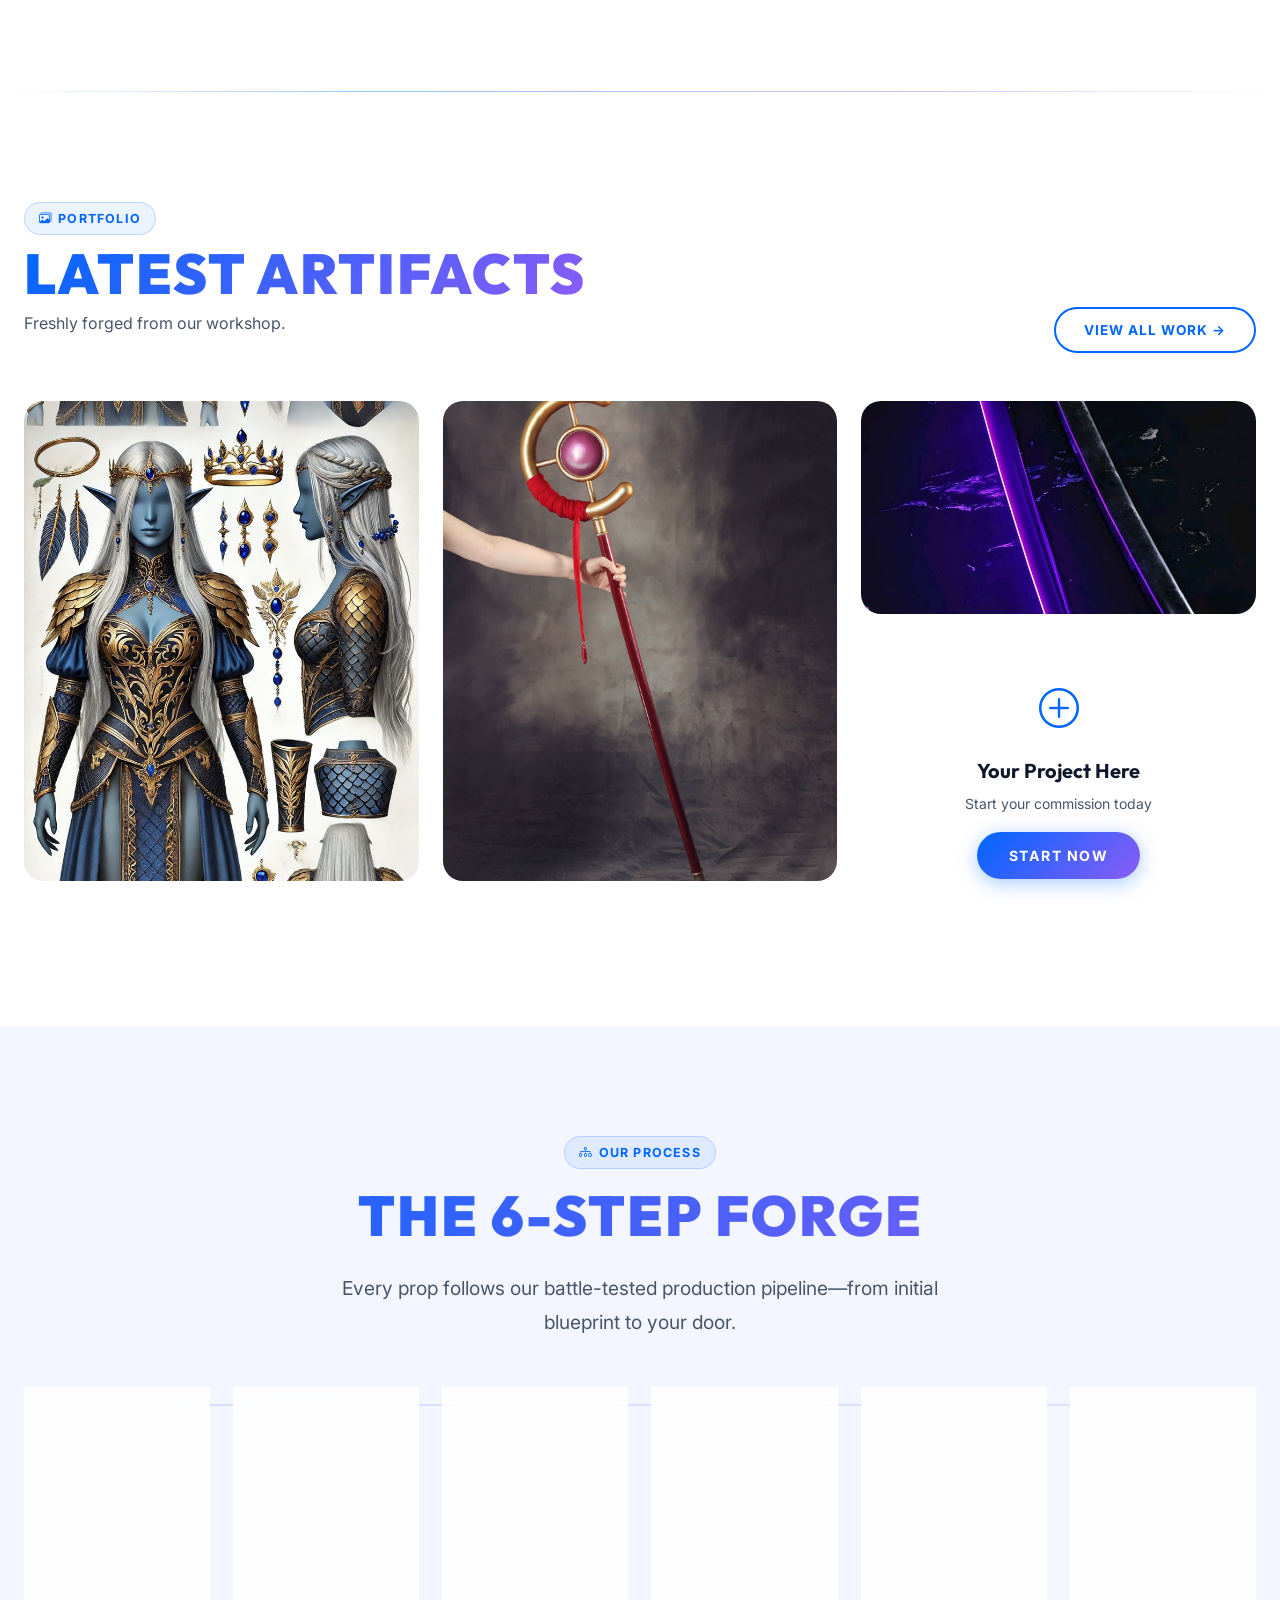
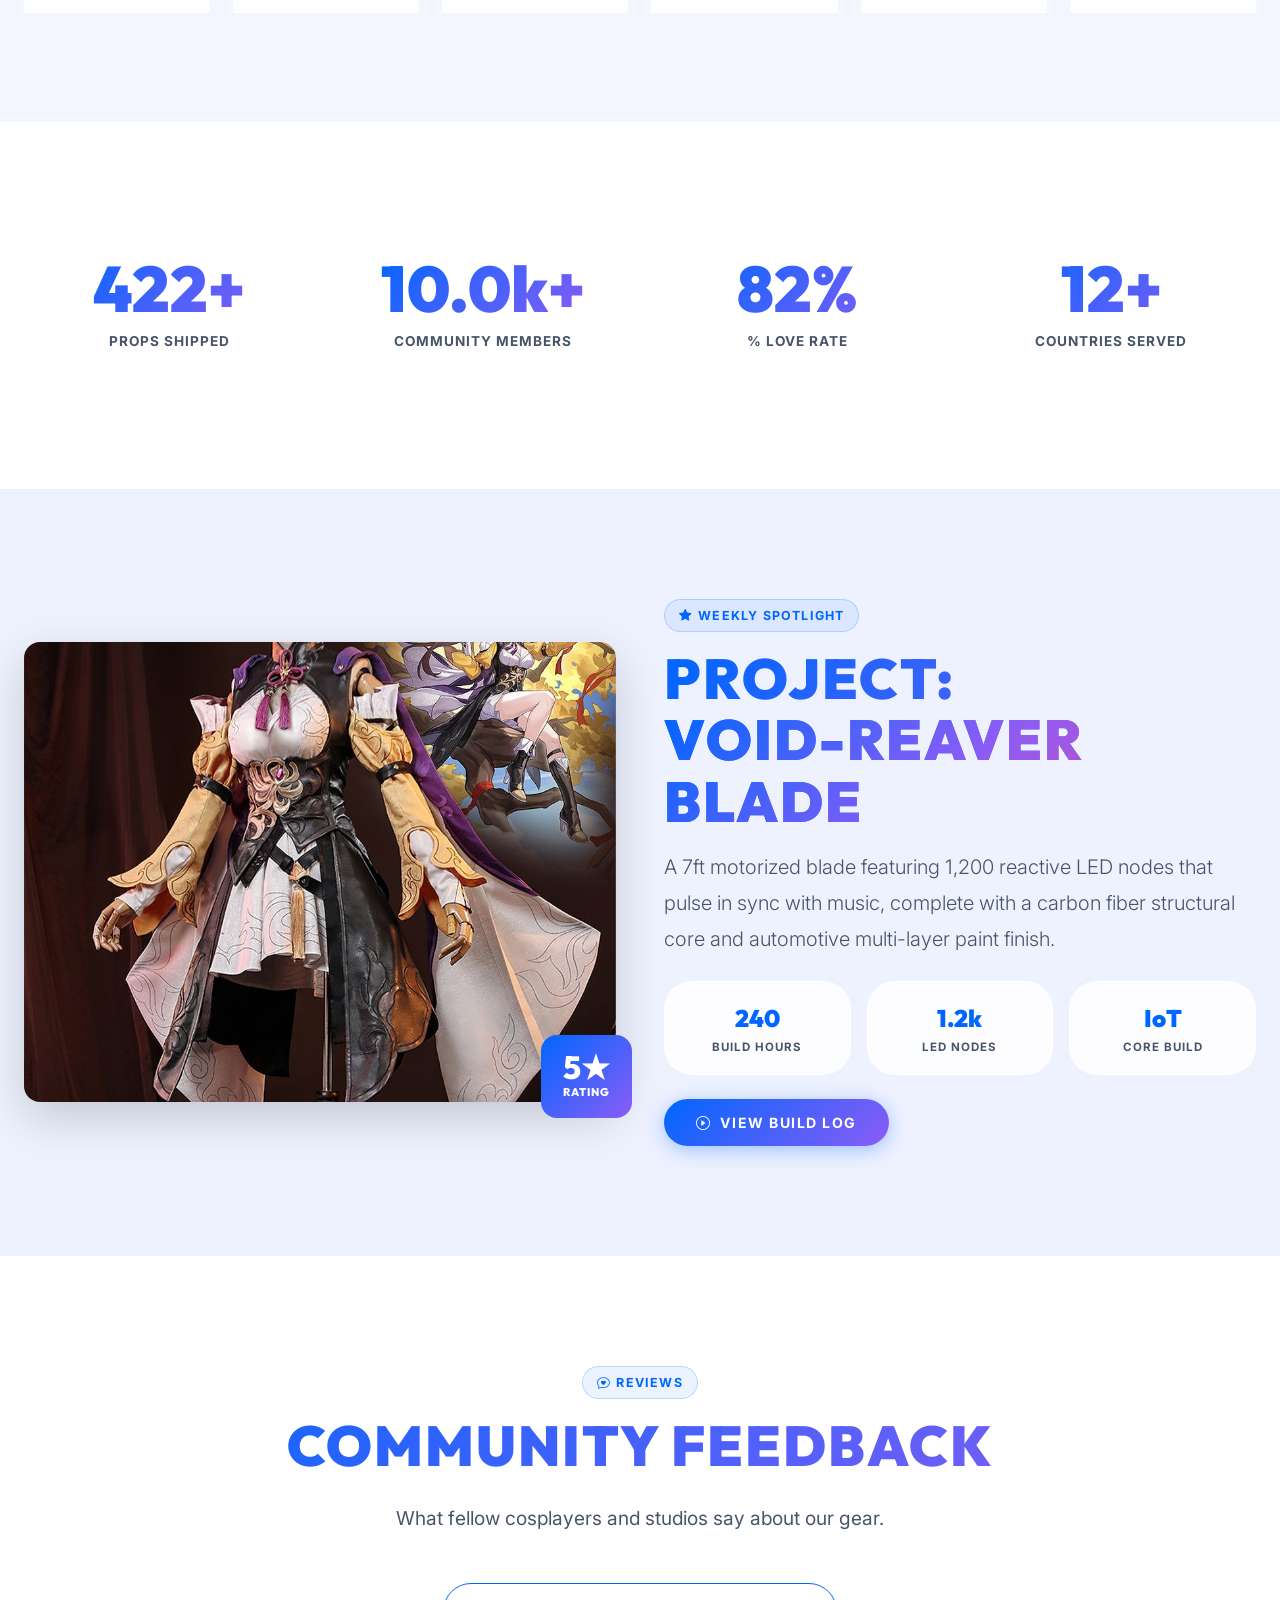
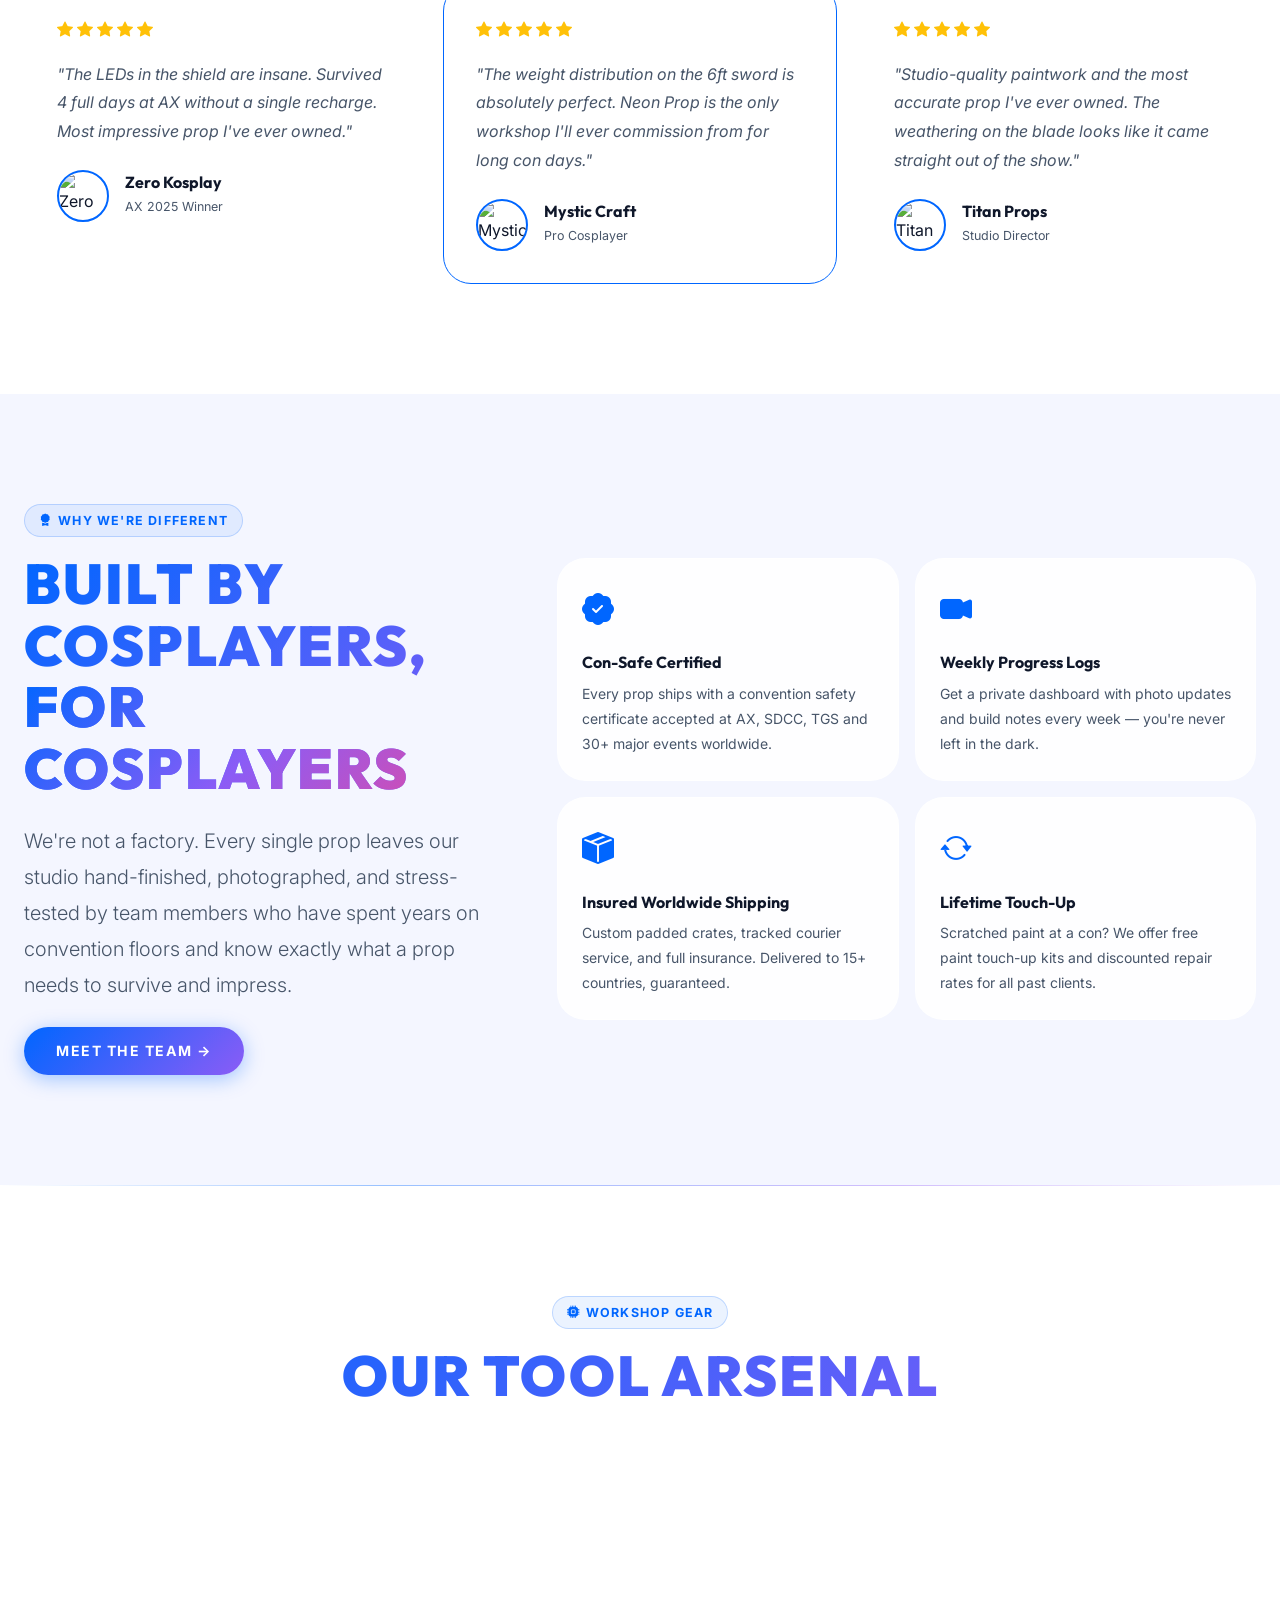
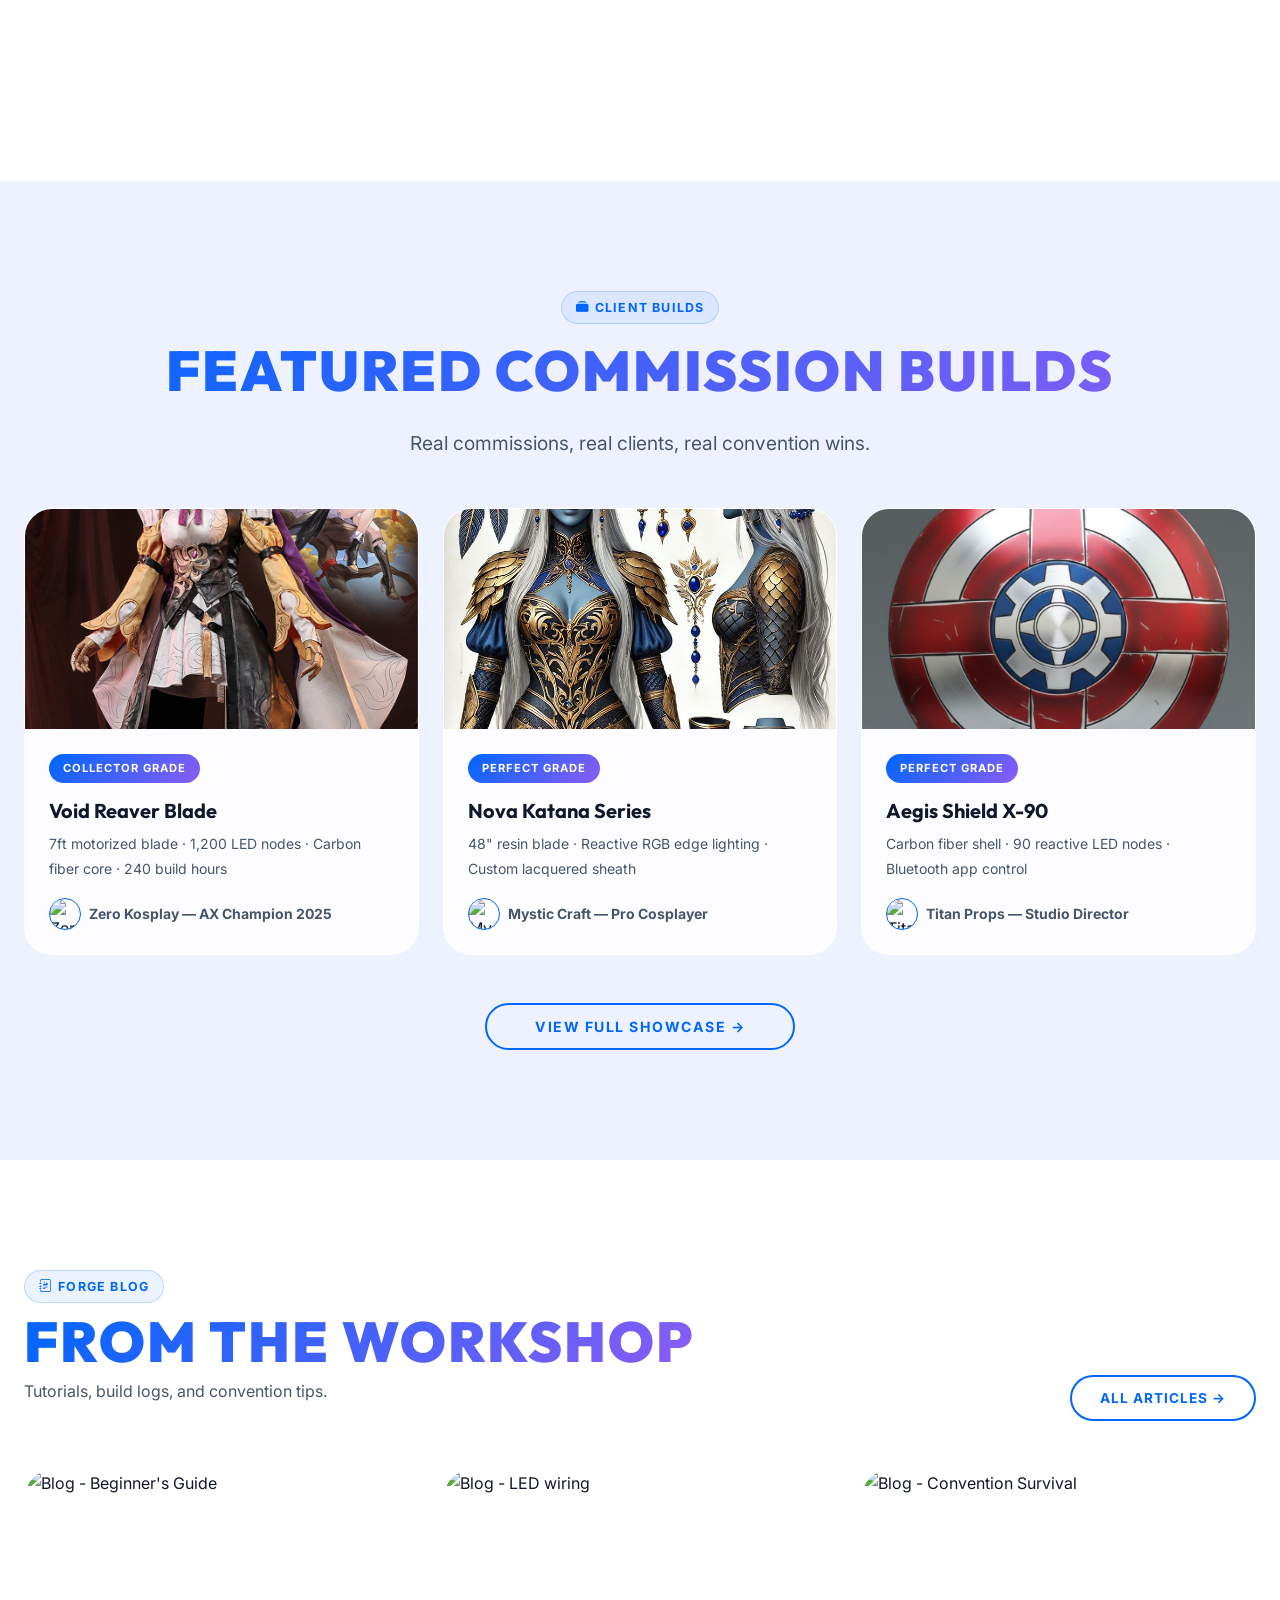
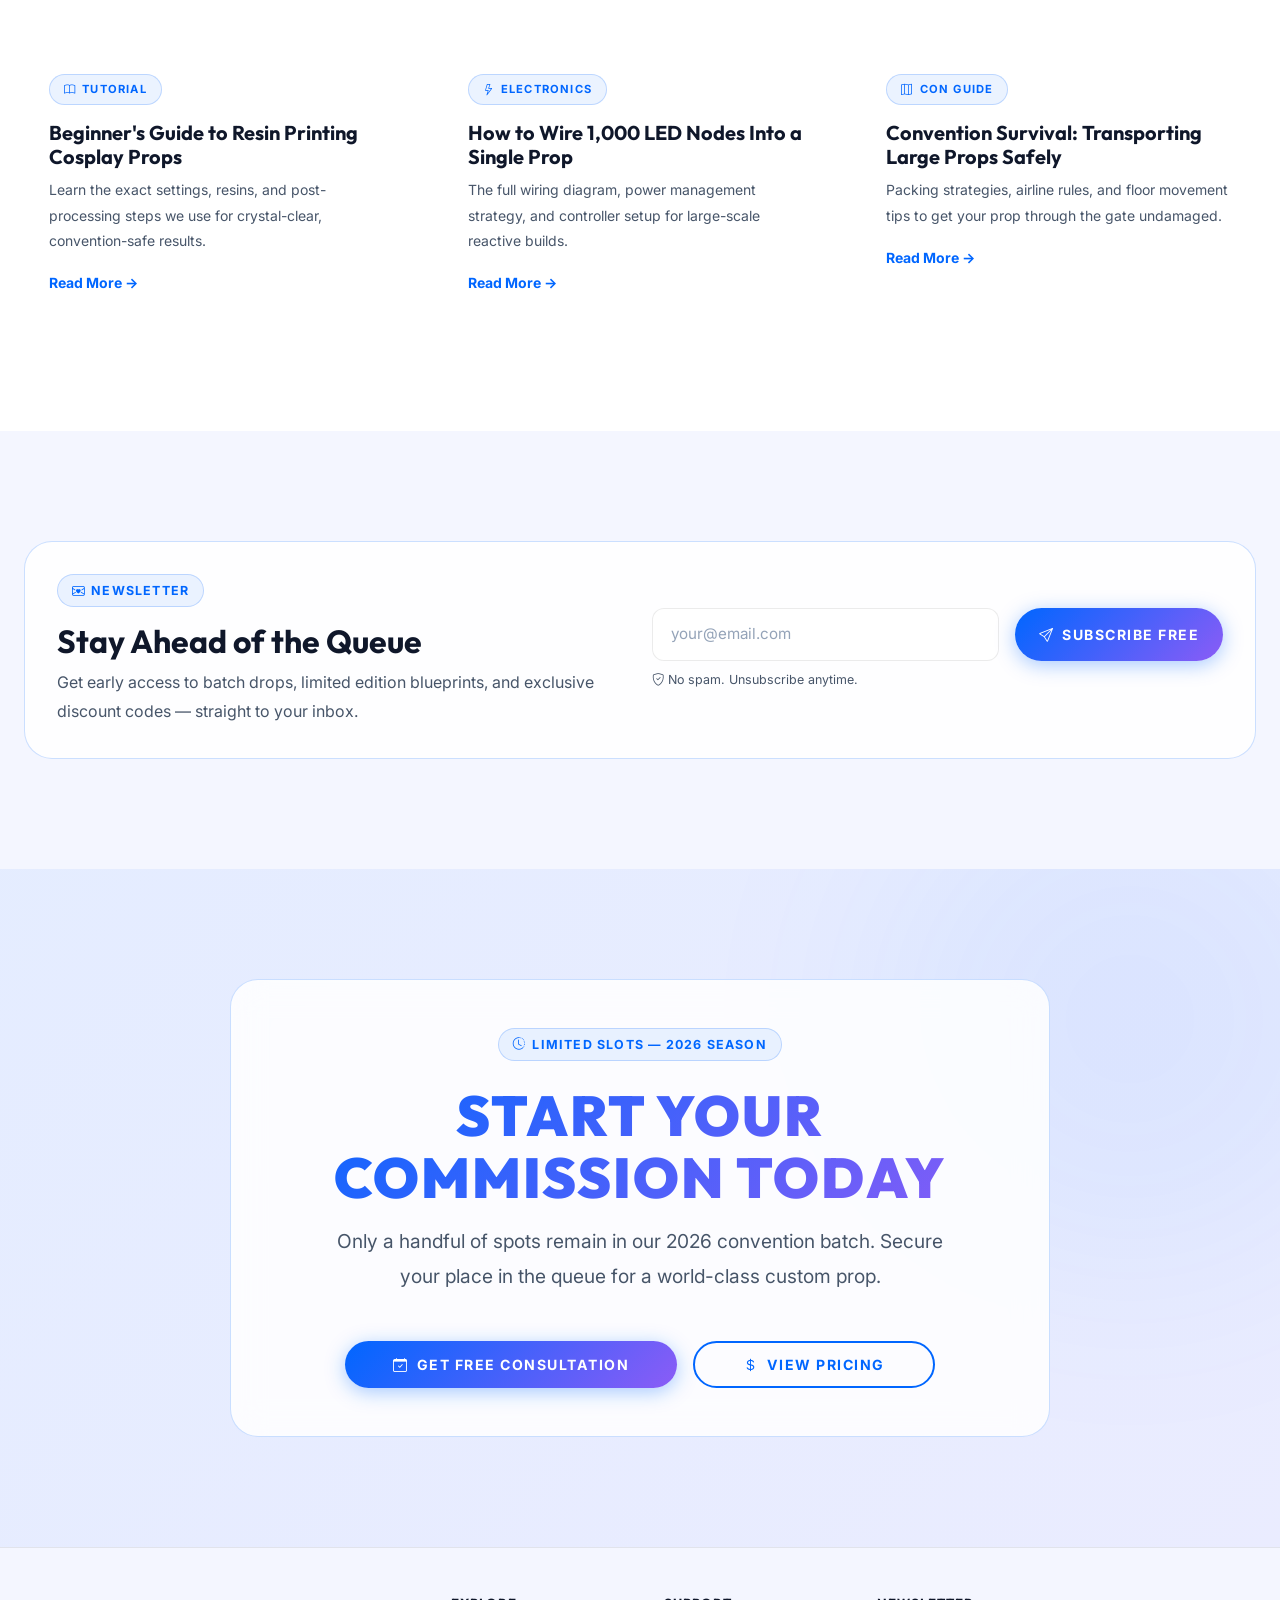
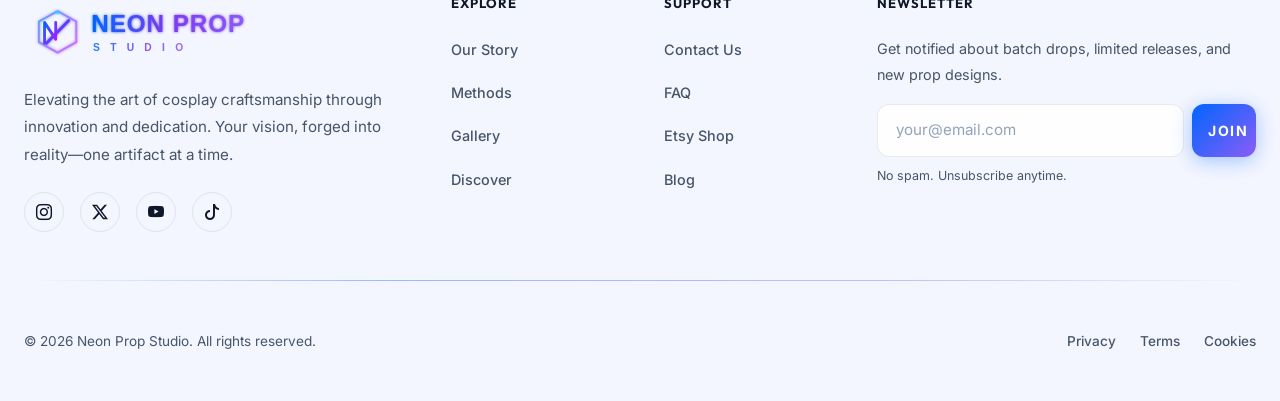
==== commit 4cf05eb8: "Icon change" ====
--- a/index.html
+++ b/index.html
@@ -402,7 +402,7 @@
                 <div class="d-flex align-items-center gap-3">
                     <a href="pages/login.html" class="btn-login text-decoration-none d-none d-lg-inline-block">Sign
                         In</a>
-                    <a href="pages/signup.html" class="btn btn-premium btn-sm">Join Studio</a>
+                    <a href="pages/signup.html" class="btn btn-premium">Join Studio</a>
                     <button id="theme-toggle" class="btn btn-theme-toggle" title="Toggle Theme"
                         aria-label="Toggle Theme">
                         <i class="bi bi-sun-fill"></i>
--- a/assets/css/style.css
+++ b/assets/css/style.css
@@ -237,7 +237,7 @@
 /* 1024px navbar alignment fix */
 @media (min-width: 992px) and (max-width: 1199.98px) {
     .nav-link { padding: 8px 6px !important; font-size: 0.72rem; letter-spacing: 0.5px; }
-    .btn-premium, .btn-neon { padding: 8px 16px; font-size: 0.72rem; white-space: nowrap; }
+    .btn-premium, .btn-neon { padding: 8px 20px; font-size: 0.75rem; white-space: nowrap; }
     .btn-login { padding: 6px 10px; font-size: 0.72rem; white-space: nowrap; }
     .navbar-brand img { height: 32px !important; }
     .navbar-brand { font-size: 1.3rem !important; }
@@ -265,12 +265,13 @@
     background: var(--grad-primary);
     color: white !important;
     border: none;
-    padding: 12px 28px;
+    padding: 10px 24px;
     border-radius: 50px;
     font-weight: 700;
     font-size: 0.85rem;
     text-transform: uppercase;
-    letter-spacing: 1.5px;
+    letter-spacing: 1px;
+    white-space: nowrap;
     transition: var(--transition-smooth);
     box-shadow: 0 4px 15px var(--primary-glow);
     position: relative;
